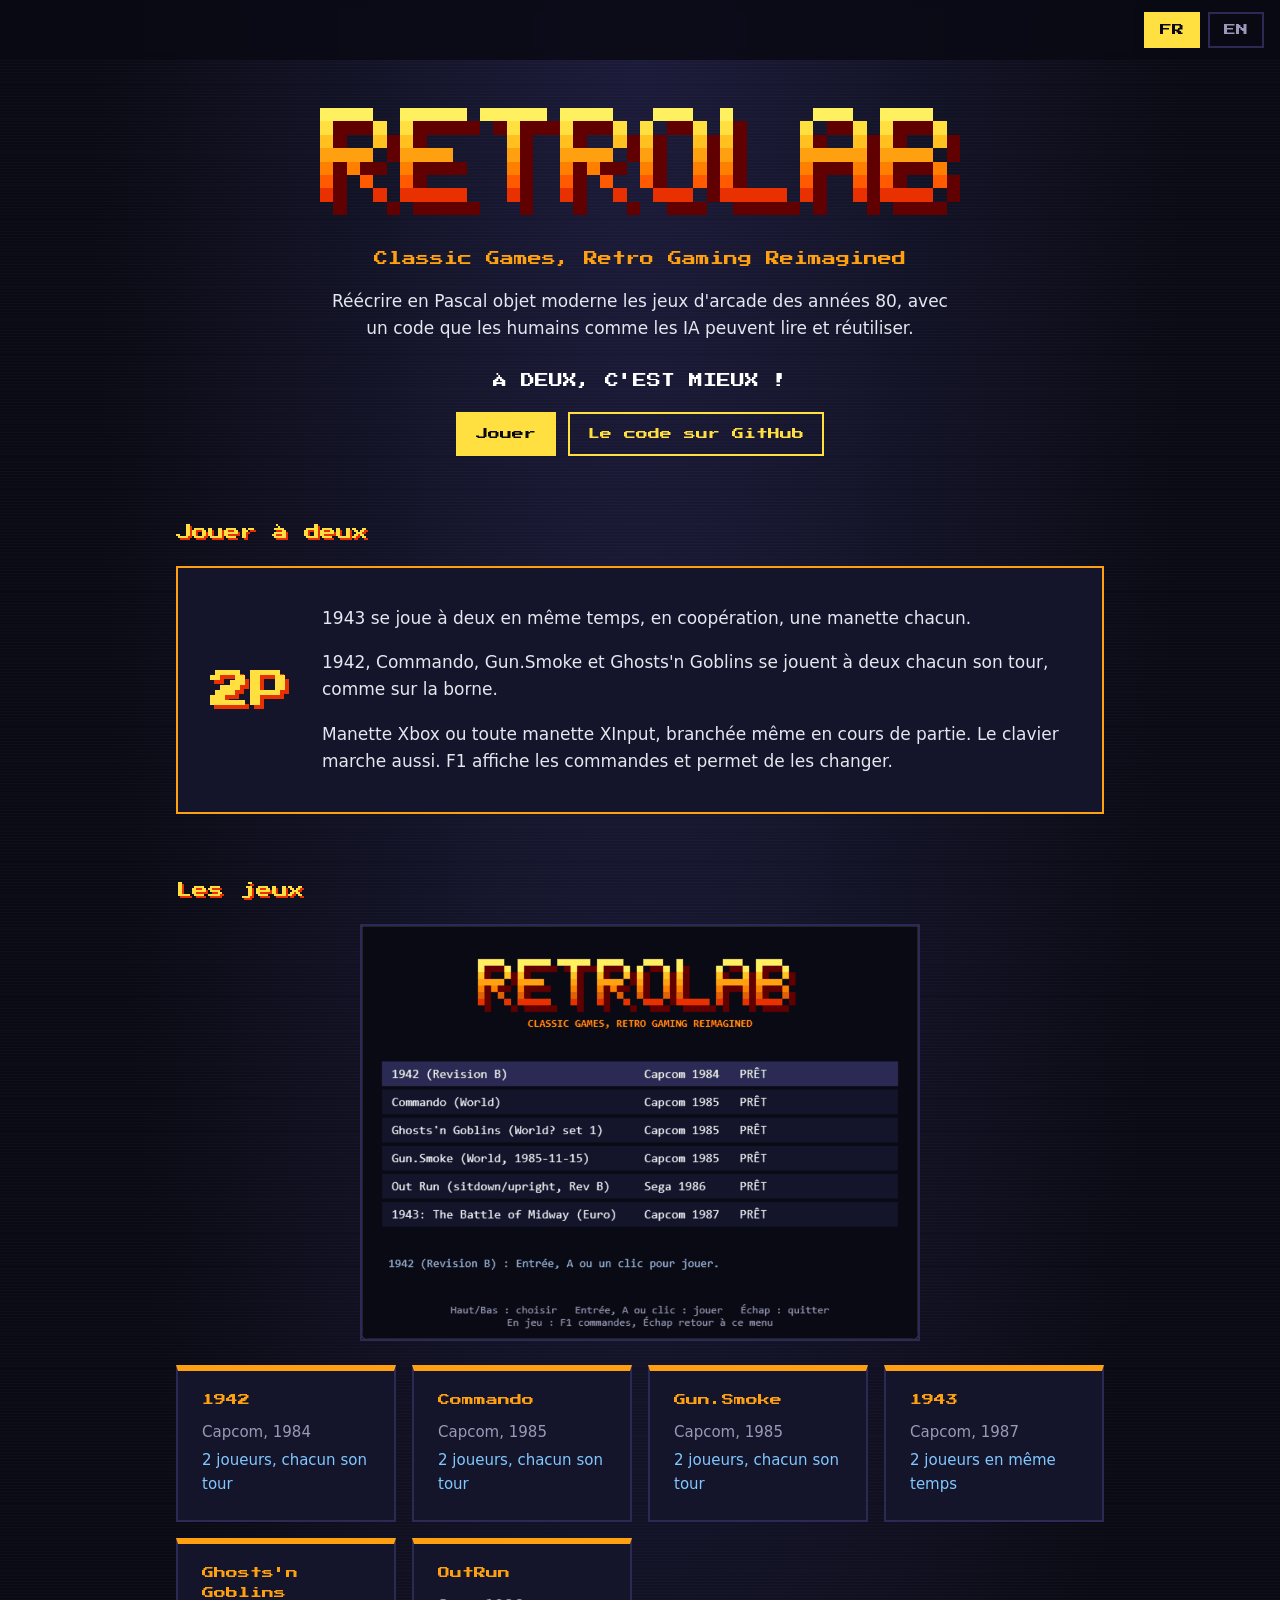
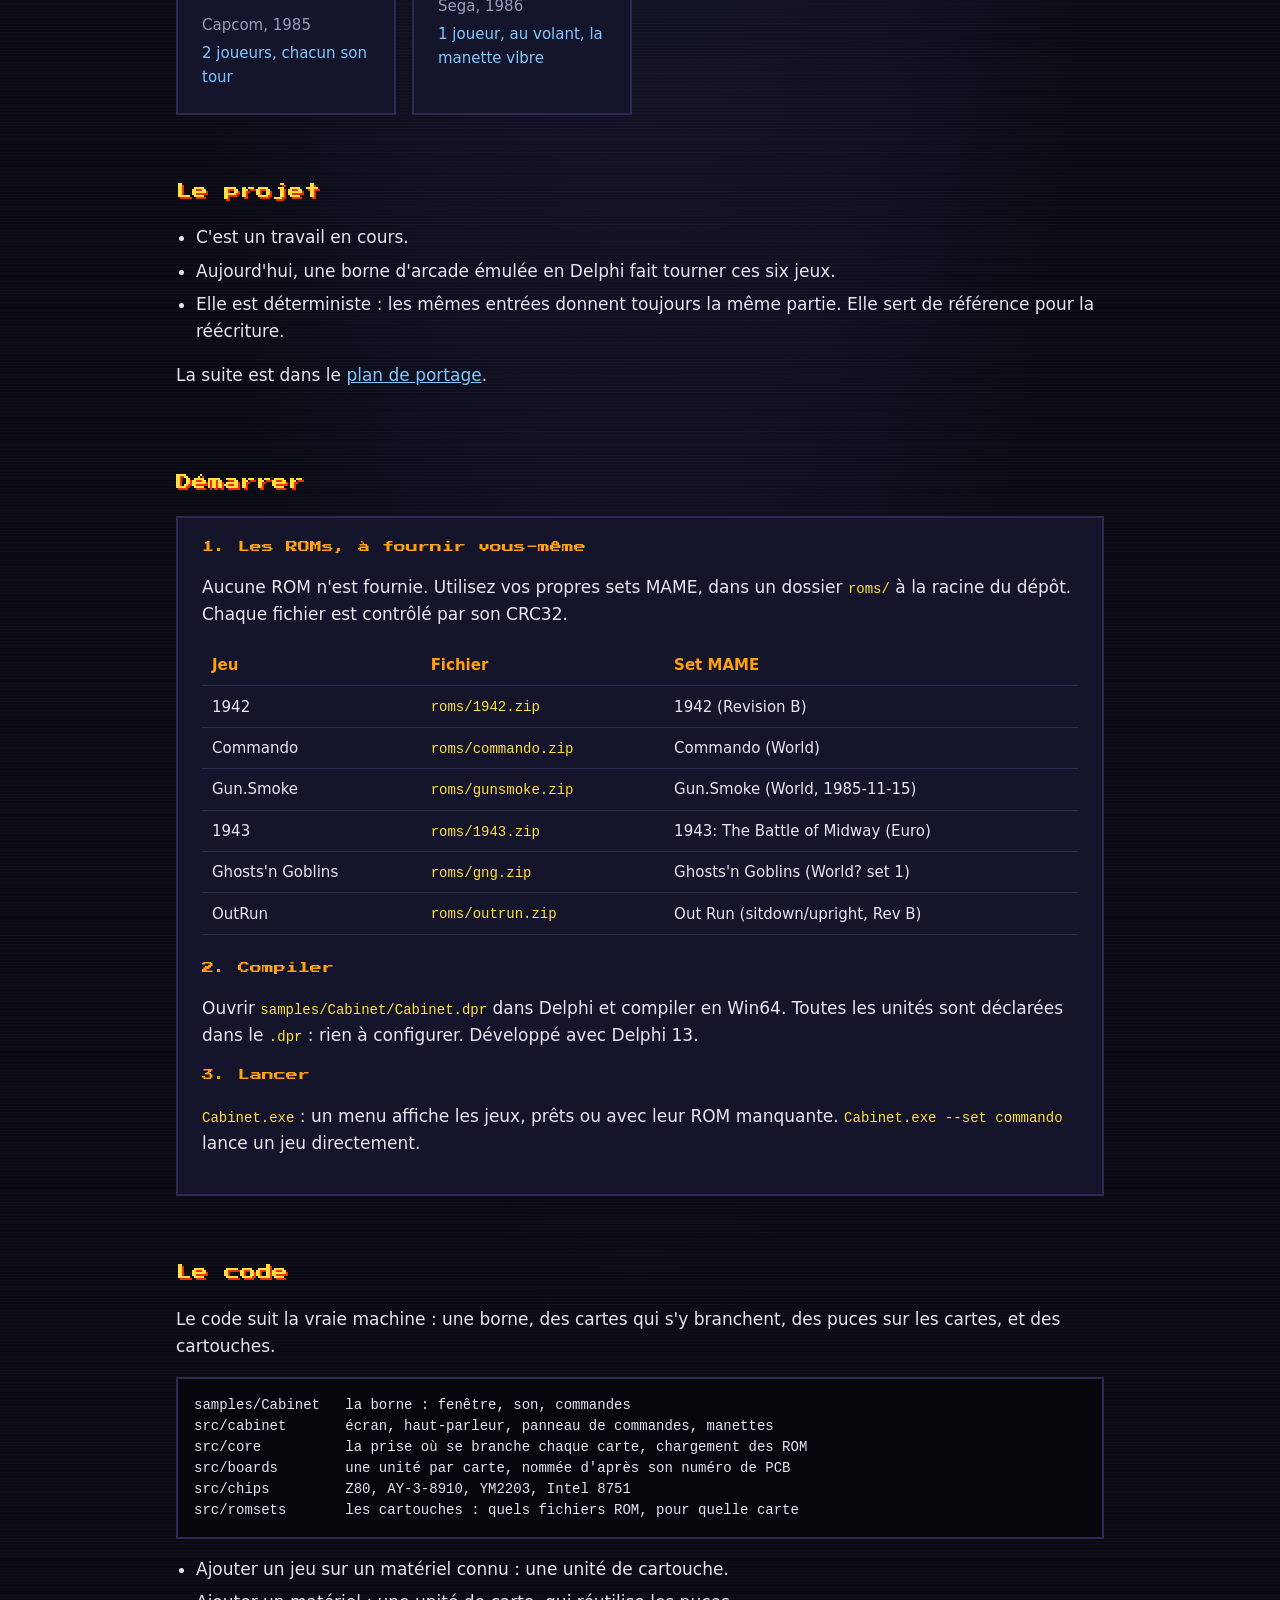
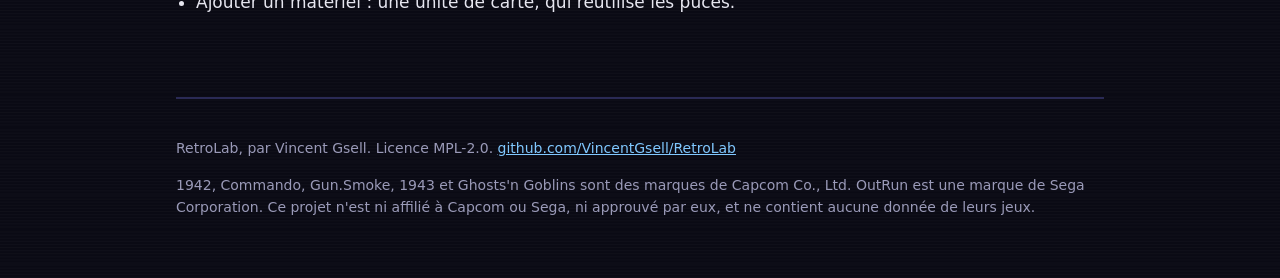
==== docs/index.html @ 8eed112c "Publication du 2026-11-16 (source 6b0dcfc)" ====
<!doctype html>
<html lang="fr">
<head>
  <meta charset="utf-8">
  <meta name="viewport" content="width=device-width, initial-scale=1">
  <title>RetroLab</title>
  <meta name="description" content="RetroLab : les jeux d'arcade des années 80 réécrits en Pascal objet moderne. Jouable à deux, à la manette.">
  <link rel="icon" href="favicon.svg" type="image/svg+xml">
  <link rel="alternate" hreflang="en" href="en.html">
  <link rel="preconnect" href="https://fonts.googleapis.com">
  <link rel="preconnect" href="https://fonts.gstatic.com" crossorigin>
  <link href="https://fonts.googleapis.com/css2?family=Press+Start+2P&display=swap" rel="stylesheet">
  <link rel="stylesheet" href="style.css">
</head>
<body>
  <nav class="lang" aria-label="Langue">
    <span aria-current="page">FR</span>
    <a href="en.html" hreflang="en" lang="en">EN</a>
  </nav>

  <main class="wrap">
    <header class="hero">
      <img src="logo.svg" alt="RetroLab">
      <p class="tagline">Classic Games, Retro Gaming Reimagined</p>
      <p class="pitch">Réécrire en Pascal objet moderne les jeux d'arcade des années 80, avec un code que les humains comme les IA peuvent lire et réutiliser.</p>
      <p class="blink">À DEUX, C'EST MIEUX !</p>
      <div class="buttons">
        <a class="btn primary" href="#jouer">Jouer</a>
        <a class="btn" href="https://github.com/VincentGsell/RetroLab">Le code sur GitHub</a>
      </div>
    </header>

    <section id="jouer">
      <h2>Jouer à deux</h2>
      <div class="panel duo">
        <div class="badge" aria-hidden="true">2P</div>
        <div>
          <p>1943 se joue à deux en même temps, en coopération, une manette chacun.</p>
          <p>1942, Commando, Gun.Smoke et Ghosts'n Goblins se jouent à deux chacun son tour, comme sur la borne.</p>
          <p>Manette Xbox ou toute manette XInput, branchée même en cours de partie. Le clavier marche aussi. F1 affiche les commandes et permet de les changer.</p>
        </div>
      </div>
    </section>

    <section>
      <h2>Les jeux</h2>
      <img class="shot" src="img/menu-fr.png" alt="Le menu de la borne RetroLab : six jeux d'arcade, prêts à jouer">
      <div class="games">
        <div class="panel game"><h3>1942</h3><p>Capcom, 1984</p><p class="mode">2 joueurs, chacun son tour</p></div>
        <div class="panel game"><h3>Commando</h3><p>Capcom, 1985</p><p class="mode">2 joueurs, chacun son tour</p></div>
        <div class="panel game"><h3>Gun.Smoke</h3><p>Capcom, 1985</p><p class="mode">2 joueurs, chacun son tour</p></div>
        <div class="panel game"><h3>1943</h3><p>Capcom, 1987</p><p class="mode">2 joueurs en même temps</p></div>
        <div class="panel game"><h3>Ghosts'n Goblins</h3><p>Capcom, 1985</p><p class="mode">2 joueurs, chacun son tour</p></div>
        <div class="panel game"><h3>OutRun</h3><p>Sega, 1986</p><p class="mode">1 joueur, au volant, la manette vibre</p></div>
      </div>
    </section>

    <section>
      <h2>Le projet</h2>
      <ul>
        <li>C'est un travail en cours.</li>
        <li>Aujourd'hui, une borne d'arcade émulée en Delphi fait tourner ces six jeux.</li>
        <li>Elle est déterministe : les mêmes entrées donnent toujours la même partie. Elle sert de référence pour la réécriture.</li>
      </ul>
      <p>La suite est dans le <a href="https://github.com/VincentGsell/RetroLab/blob/main/PORTING_PLAN.md">plan de portage</a>.</p>
    </section>

    <section>
      <h2>Démarrer</h2>
      <div class="panel">
        <h3>1. Les ROMs, à fournir vous-même</h3>
        <p>Aucune ROM n'est fournie. Utilisez vos propres sets MAME, dans un dossier <code>roms/</code> à la racine du dépôt. Chaque fichier est contrôlé par son CRC32.</p>
        <div class="scroll">
          <table>
            <tr><th>Jeu</th><th>Fichier</th><th>Set MAME</th></tr>
            <tr><td>1942</td><td><code>roms/1942.zip</code></td><td>1942 (Revision B)</td></tr>
            <tr><td>Commando</td><td><code>roms/commando.zip</code></td><td>Commando (World)</td></tr>
            <tr><td>Gun.Smoke</td><td><code>roms/gunsmoke.zip</code></td><td>Gun.Smoke (World, 1985-11-15)</td></tr>
            <tr><td>1943</td><td><code>roms/1943.zip</code></td><td>1943: The Battle of Midway (Euro)</td></tr>
            <tr><td>Ghosts'n Goblins</td><td><code>roms/gng.zip</code></td><td>Ghosts'n Goblins (World? set 1)</td></tr>
            <tr><td>OutRun</td><td><code>roms/outrun.zip</code></td><td>Out Run (sitdown/upright, Rev B)</td></tr>
          </table>
        </div>
        <h3 style="margin-top:24px">2. Compiler</h3>
        <p>Ouvrir <code>samples/Cabinet/Cabinet.dpr</code> dans Delphi et compiler en Win64. Toutes les unités sont déclarées dans le <code>.dpr</code> : rien à configurer. Développé avec Delphi 13.</p>
        <h3>3. Lancer</h3>
        <p><code>Cabinet.exe</code> : un menu affiche les jeux, prêts ou avec leur ROM manquante. <code>Cabinet.exe --set commando</code> lance un jeu directement.</p>
      </div>
    </section>

    <section>
      <h2>Le code</h2>
      <p>Le code suit la vraie machine : une borne, des cartes qui s'y branchent, des puces sur les cartes, et des cartouches.</p>
<pre>samples/Cabinet   la borne : fenêtre, son, commandes
src/cabinet       écran, haut-parleur, panneau de commandes, manettes
src/core          la prise où se branche chaque carte, chargement des ROM
src/boards        une unité par carte, nommée d'après son numéro de PCB
src/chips         Z80, AY-3-8910, YM2203, Intel 8751
src/romsets       les cartouches : quels fichiers ROM, pour quelle carte</pre>
      <ul>
        <li>Ajouter un jeu sur un matériel connu : une unité de cartouche.</li>
        <li>Ajouter un matériel : une unité de carte, qui réutilise les puces.</li>
      </ul>
    </section>

    <footer>
      <p>RetroLab, par Vincent Gsell. Licence MPL-2.0. <a href="https://github.com/VincentGsell/RetroLab">github.com/VincentGsell/RetroLab</a></p>
      <p>1942, Commando, Gun.Smoke, 1943 et Ghosts'n Goblins sont des marques de Capcom Co., Ltd. OutRun est une marque de Sega Corporation. Ce projet n'est ni affilié à Capcom ou Sega, ni approuvé par eux, et ne contient aucune donnée de leurs jeux.</p>
    </footer>
  </main>
</body>
</html>
---- docs/style.css ----
:root {
  --bg: #0a0a14;
  --panel: #14142a;
  --panel-edge: #2a2a55;
  --text: #e6e6f0;
  --muted: #9a9ab8;
  --yellow: #ffe040;
  --orange: #ffa010;
  --red: #e83000;
  --cyan: #80c8ff;
  --pixel: "Press Start 2P", ui-monospace, monospace;
  --body: system-ui, -apple-system, "Segoe UI", Roboto, sans-serif;
}

* { box-sizing: border-box; }

html { background: var(--bg); }

body {
  margin: 0;
  color: var(--text);
  background:
    repeating-linear-gradient(to bottom, rgba(255, 255, 255, 0.025) 0 1px, transparent 1px 3px),
    radial-gradient(ellipse at top, #1b1b3a 0%, var(--bg) 60%);
  background-color: var(--bg);
  font: 17px/1.6 var(--body);
  min-height: 100vh;
}

a { color: var(--cyan); }
a:hover { color: var(--yellow); }

.wrap { max-width: 960px; margin: 0 auto; padding: 0 16px; }

/* language switch */
.lang {
  position: sticky; top: 0; z-index: 10;
  display: flex; justify-content: flex-end; gap: 8px;
  padding: 12px 16px;
  background: rgba(10, 10, 20, 0.85);
  backdrop-filter: blur(4px);
}
.lang a, .lang span {
  font: 12px/1 var(--pixel);
  padding: 10px 14px;
  border: 2px solid var(--panel-edge);
  text-decoration: none;
  color: var(--muted);
}
.lang span { color: var(--bg); background: var(--yellow); border-color: var(--yellow); }
.lang a:hover { border-color: var(--yellow); color: var(--yellow); }

/* hero */
.hero { text-align: center; padding: 48px 0 32px; }
.hero img {
  width: min(100%, 640px);
  image-rendering: pixelated;
}
.tagline {
  font: 14px/1.8 var(--pixel);
  color: var(--orange);
  margin: 24px 0 8px;
}
.pitch { max-width: 640px; margin: 16px auto; color: var(--text); }
.blink {
  font: 14px/1 var(--pixel);
  color: #fff;
  margin: 32px 0 8px;
  animation: blink 1s steps(1) infinite;
}
@keyframes blink { 50% { opacity: 0; } }
@media (prefers-reduced-motion: reduce) { .blink { animation: none; } }

.buttons { display: flex; flex-wrap: wrap; gap: 12px; justify-content: center; margin-top: 24px; }
.btn {
  font: 12px/1 var(--pixel);
  padding: 14px 18px;
  text-decoration: none;
  border: 2px solid var(--yellow);
  color: var(--yellow);
}
.btn.primary { background: var(--yellow); color: var(--bg); }
.btn:hover { background: var(--orange); border-color: var(--orange); color: var(--bg); }

/* sections */
section { padding: 32px 0; }
h2 {
  font: 16px/1.6 var(--pixel);
  color: var(--yellow);
  margin: 0 0 20px;
  text-shadow: 2px 2px 0 var(--red);
}
h3 { font: 12px/1.6 var(--pixel); color: var(--orange); margin: 0 0 10px; }
ul { padding-left: 20px; }
li { margin: 6px 0; }

.panel {
  background: var(--panel);
  border: 2px solid var(--panel-edge);
  padding: 20px 24px;
}

/* two players */
.duo { display: grid; grid-template-columns: auto 1fr; gap: 24px; align-items: center; border-color: var(--orange); }
.badge {
  font: 40px/1 var(--pixel);
  color: var(--yellow);
  text-shadow: 4px 4px 0 var(--red);
  padding: 8px;
}
@media (max-width: 560px) { .duo { grid-template-columns: 1fr; text-align: center; } }

/* games */
.shot { display: block; width: 100%; max-width: 560px; margin: 0 auto 24px; border: 2px solid var(--panel-edge); }
.games { display: grid; grid-template-columns: repeat(auto-fit, minmax(200px, 1fr)); gap: 16px; }
.game { border-top: 6px solid var(--orange); }
.game p { margin: 4px 0; color: var(--muted); font-size: 15px; }
.game .mode { color: var(--cyan); }

table { border-collapse: collapse; width: 100%; font-size: 15px; }
th, td { text-align: left; padding: 8px 10px; border-bottom: 1px solid var(--panel-edge); }
th { color: var(--orange); font-weight: 600; }
.scroll { overflow-x: auto; }

code, pre { font-family: ui-monospace, Consolas, monospace; font-size: 14px; }
code { color: var(--yellow); }
pre { background: #05050c; border: 2px solid var(--panel-edge); padding: 16px; overflow-x: auto; line-height: 1.5; }

ol { padding-left: 22px; }

footer {
  margin-top: 32px;
  padding: 24px 0 48px;
  border-top: 2px solid var(--panel-edge);
  color: var(--muted);
  font-size: 14px;
}
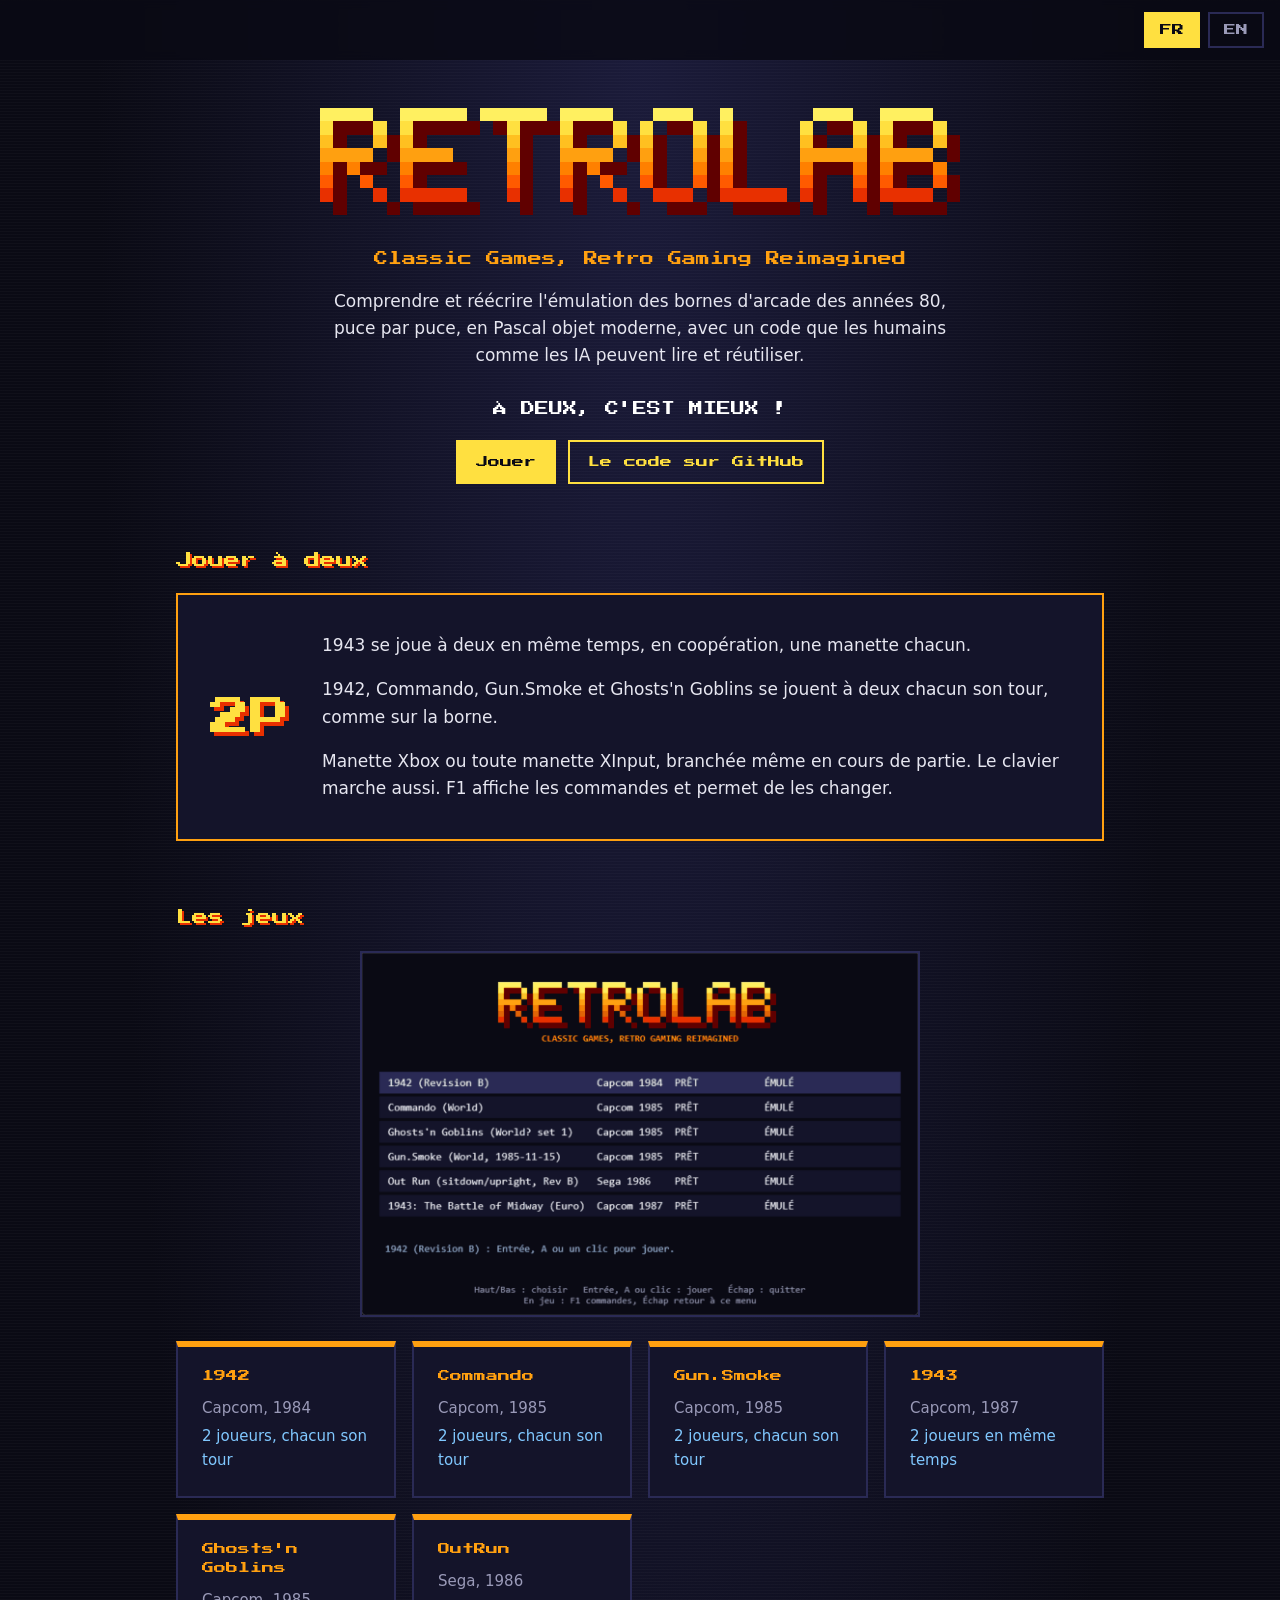
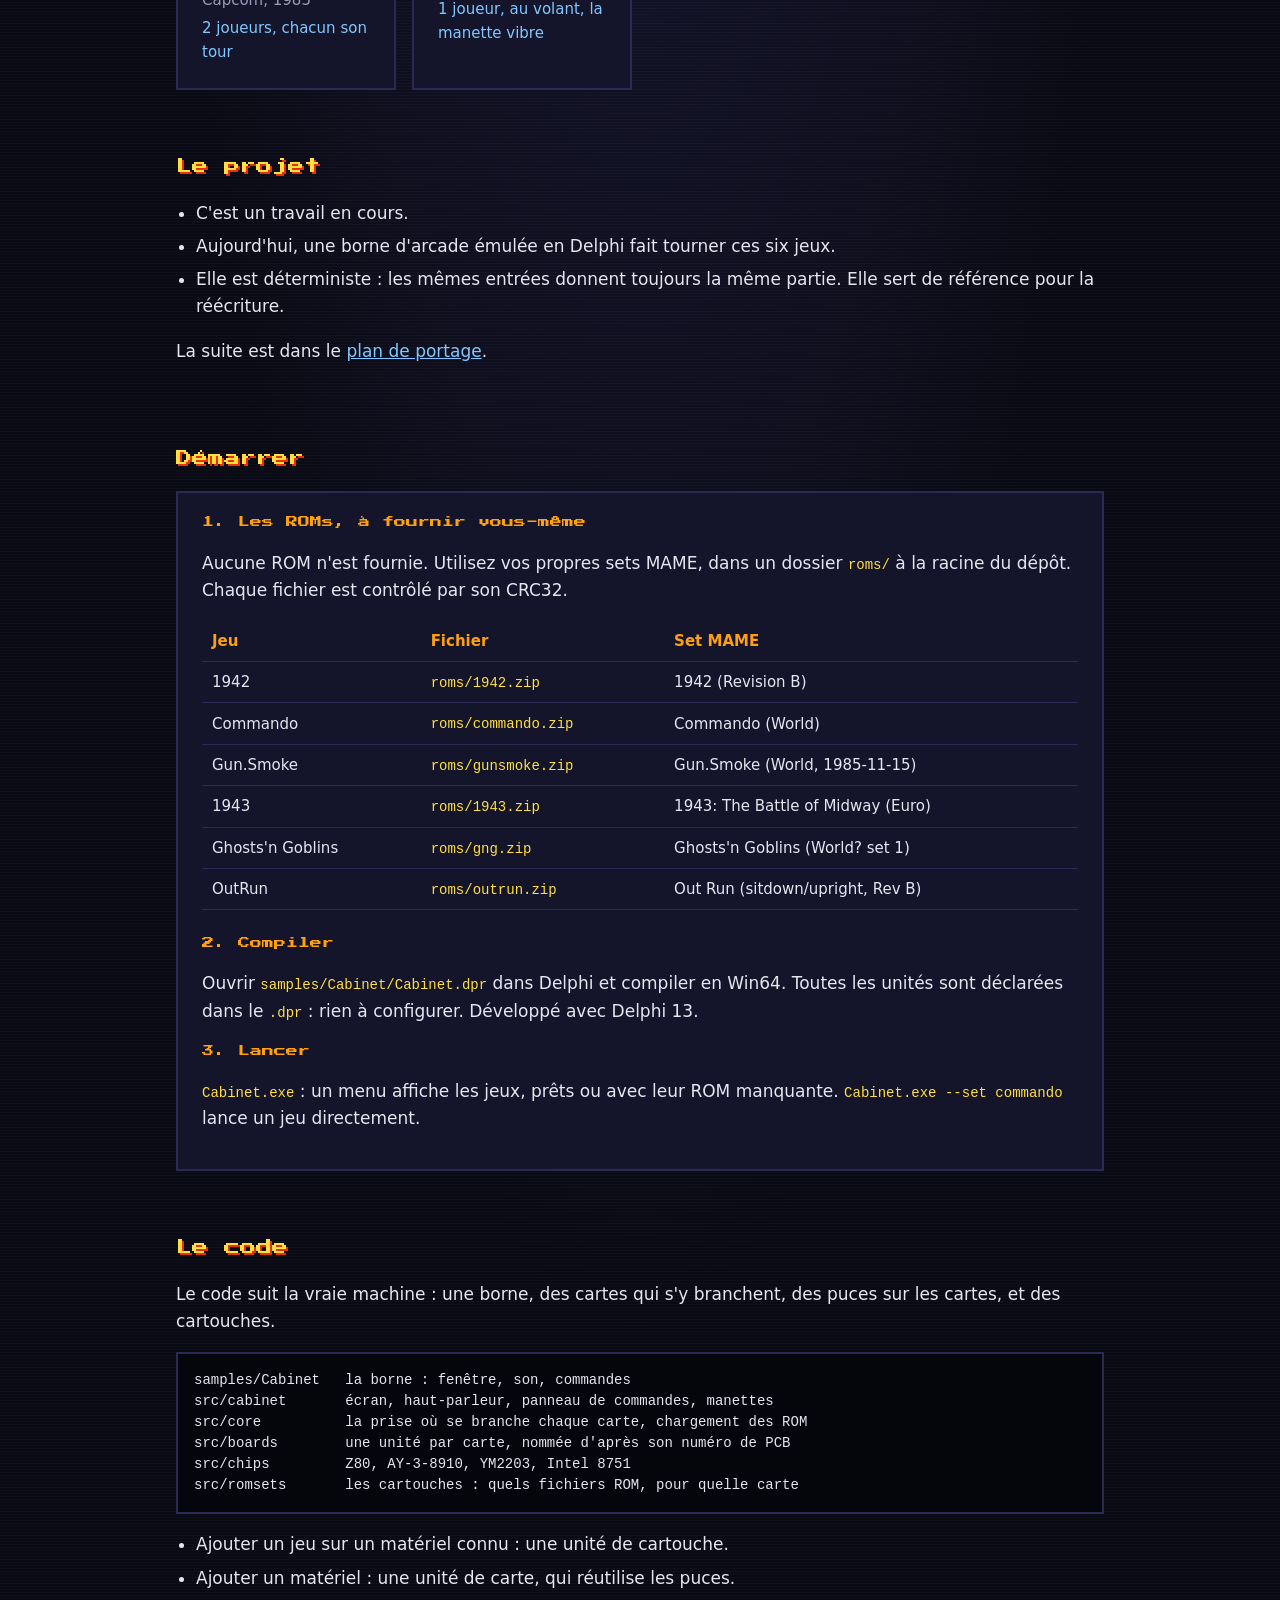
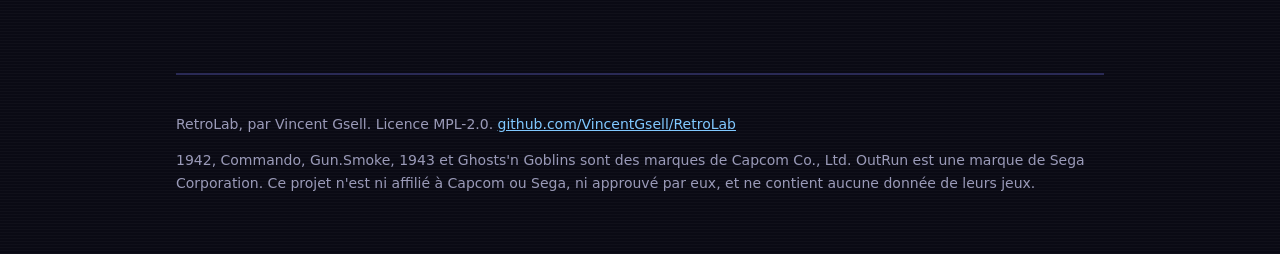
==== commit 55b905b9: "Publication du 2026-11-16 (source 693f70c)" ====
--- a/docs/index.html
+++ b/docs/index.html
@@ -22,7 +22,7 @@
     <header class="hero">
       <img src="logo.svg" alt="RetroLab">
       <p class="tagline">Classic Games, Retro Gaming Reimagined</p>
-      <p class="pitch">Réécrire en Pascal objet moderne les jeux d'arcade des années 80, avec un code que les humains comme les IA peuvent lire et réutiliser.</p>
+      <p class="pitch">Comprendre et réécrire l'émulation des bornes d'arcade des années 80, puce par puce, en Pascal objet moderne, avec un code que les humains comme les IA peuvent lire et réutiliser.</p>
       <p class="blink">À DEUX, C'EST MIEUX !</p>
       <div class="buttons">
         <a class="btn primary" href="#jouer">Jouer</a>
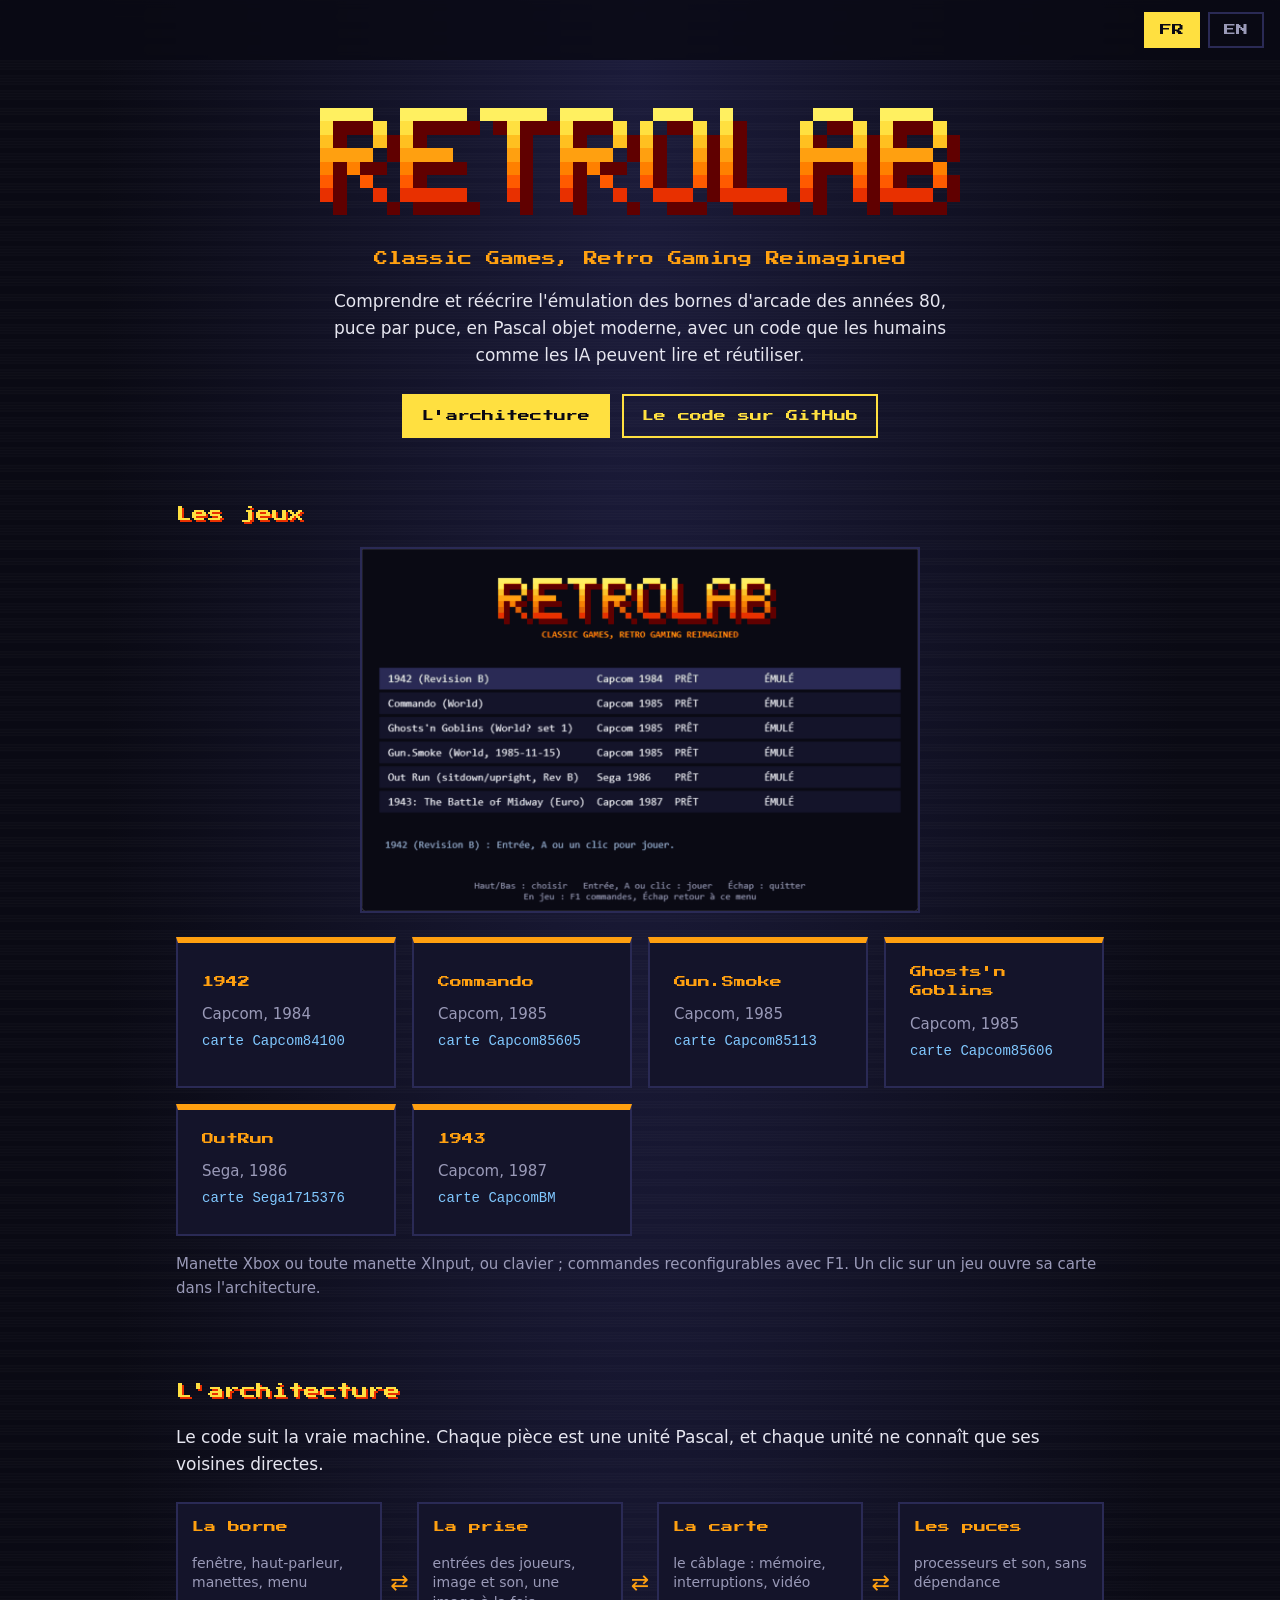
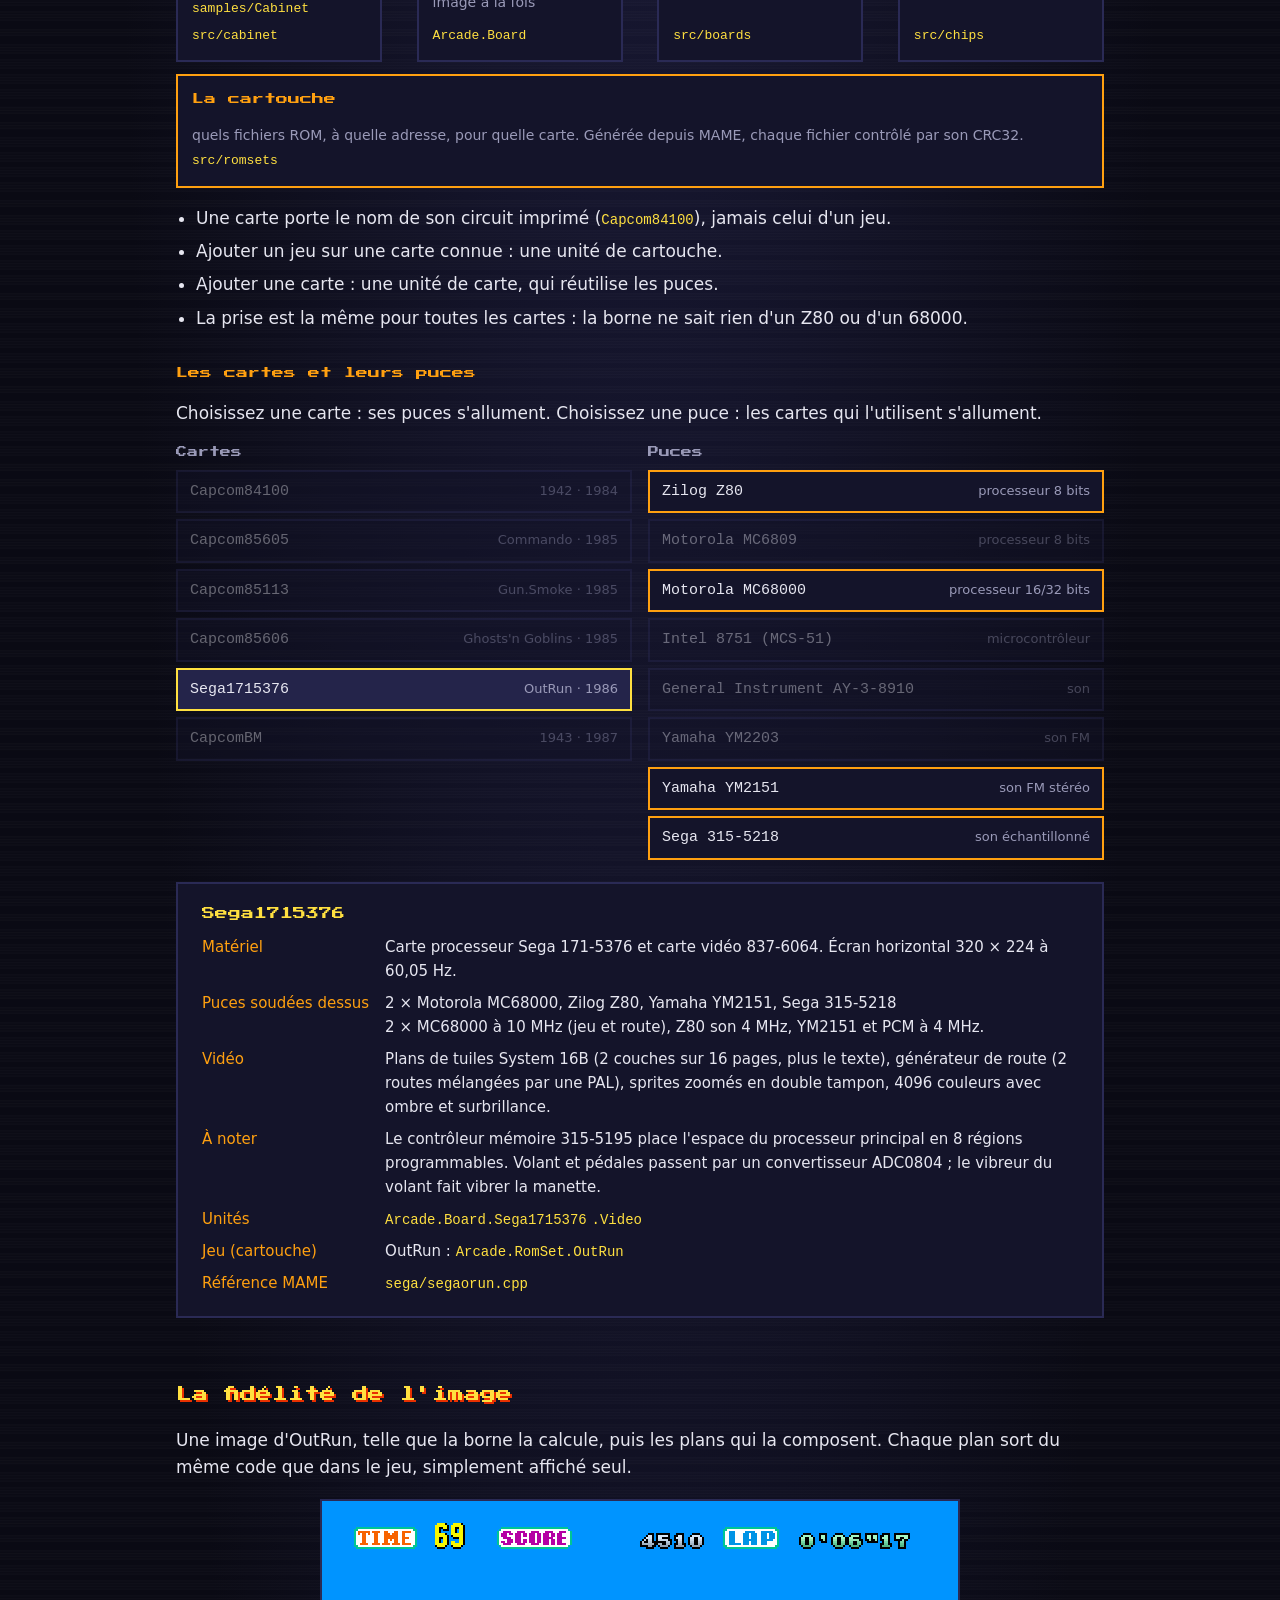
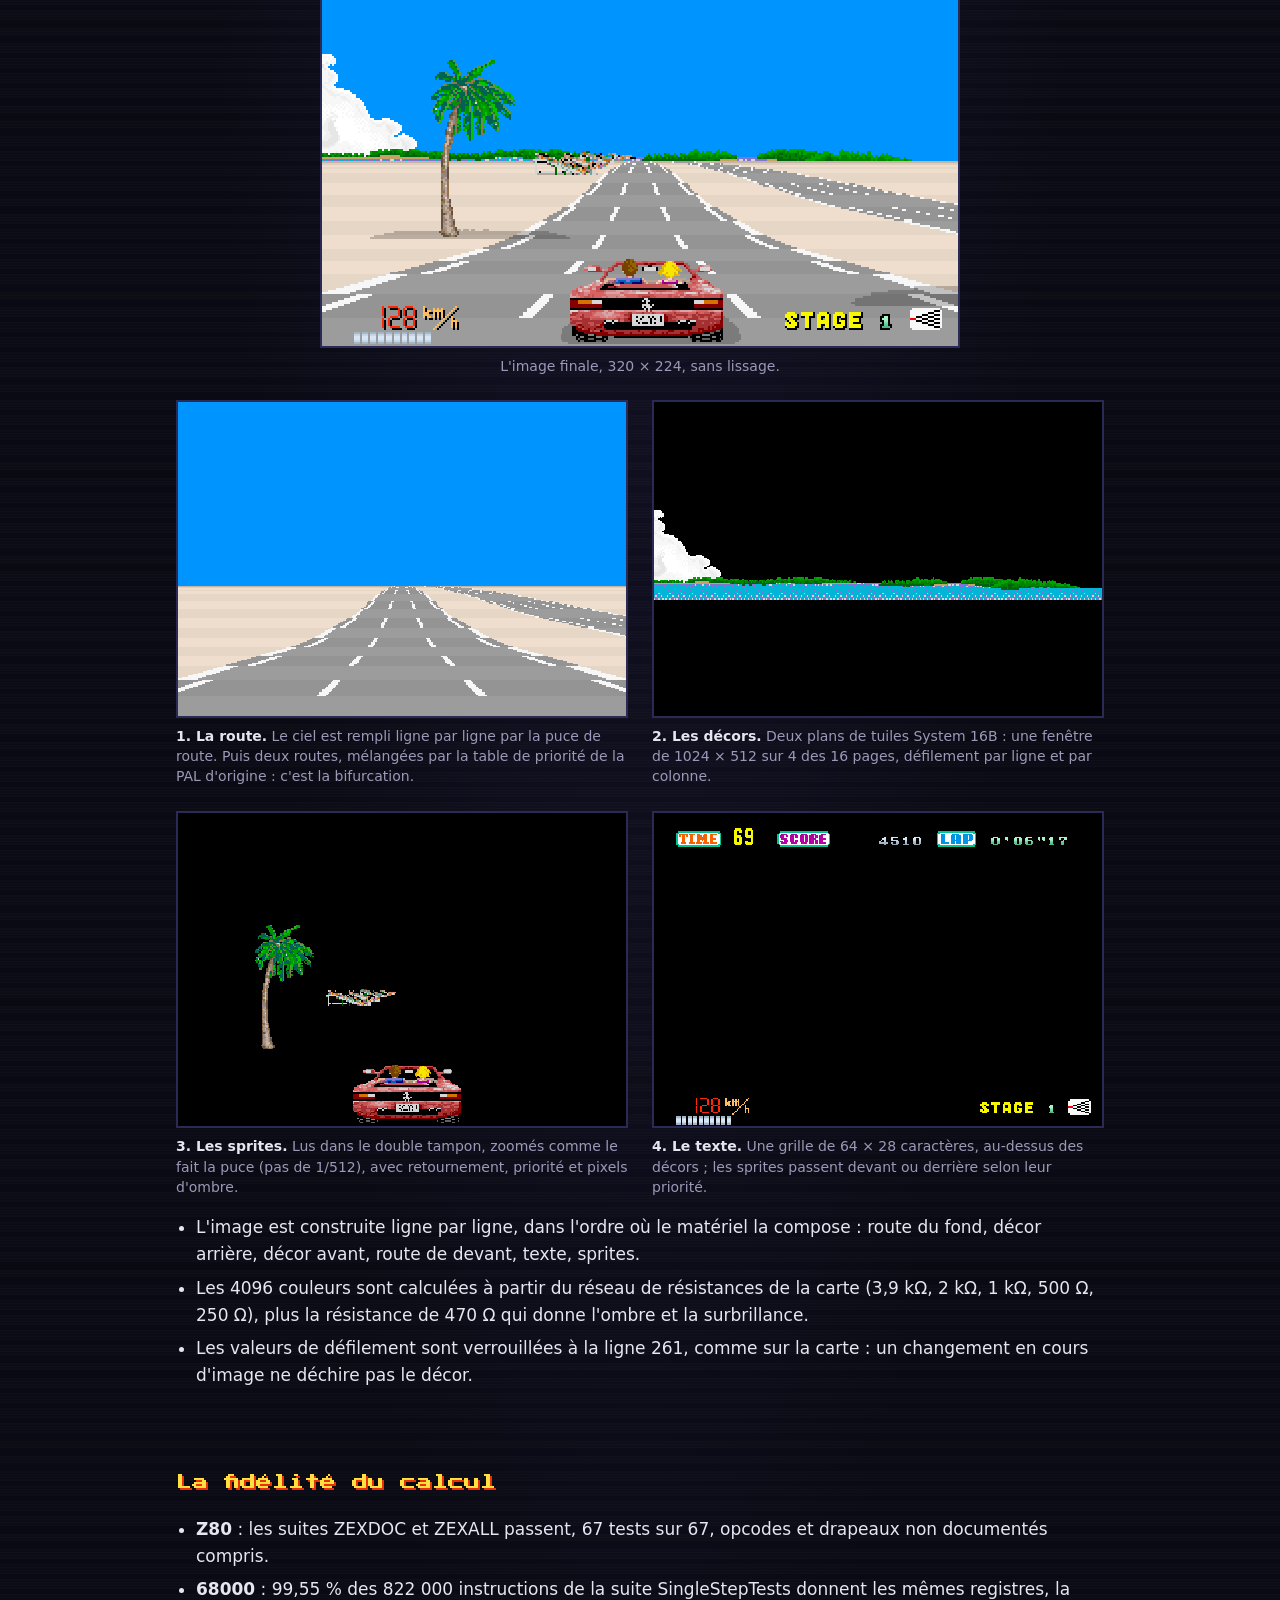
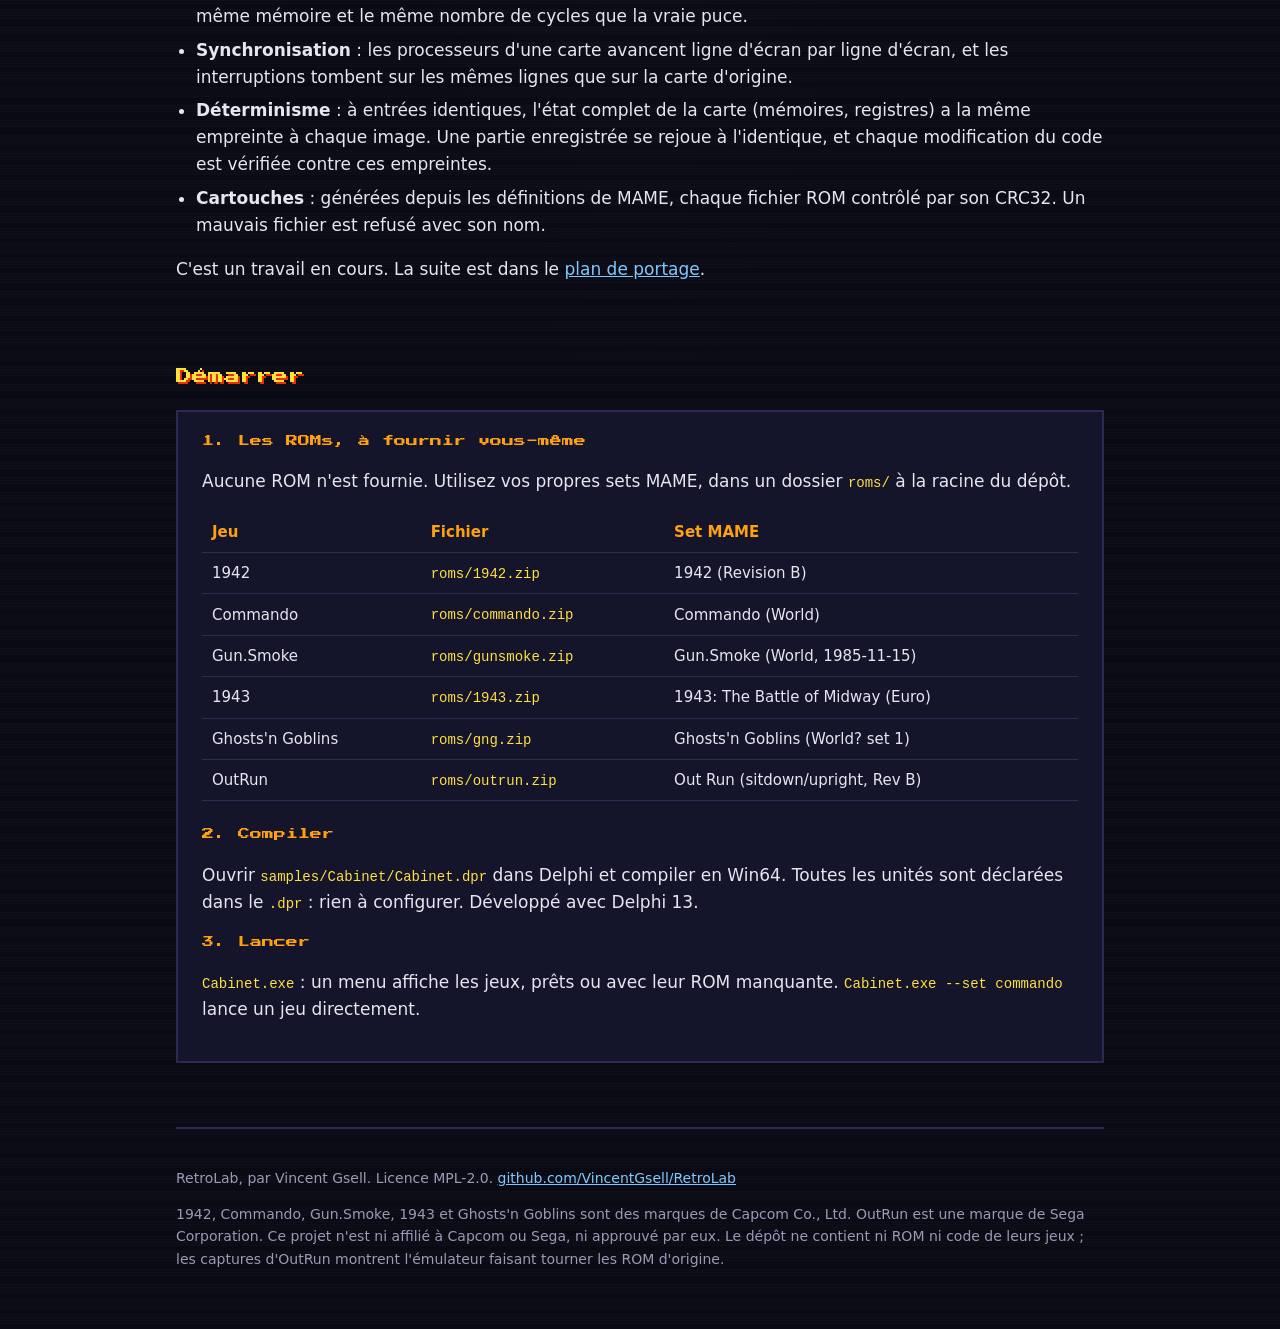
==== commit 782991b2: "Publication du 2026-11-16 (source 2292eff)" ====
--- a/docs/index.html
+++ b/docs/index.html
@@ -4,7 +4,7 @@
   <meta charset="utf-8">
   <meta name="viewport" content="width=device-width, initial-scale=1">
   <title>RetroLab</title>
-  <meta name="description" content="RetroLab : les jeux d'arcade des années 80 réécrits en Pascal objet moderne. Jouable à deux, à la manette.">
+  <meta name="description" content="RetroLab : l'émulation des bornes d'arcade des années 80, reconstruite puce par puce en Pascal objet moderne.">
   <link rel="icon" href="favicon.svg" type="image/svg+xml">
   <link rel="alternate" hreflang="en" href="en.html">
   <link rel="preconnect" href="https://fonts.googleapis.com">
@@ -23,53 +23,92 @@
       <img src="logo.svg" alt="RetroLab">
       <p class="tagline">Classic Games, Retro Gaming Reimagined</p>
       <p class="pitch">Comprendre et réécrire l'émulation des bornes d'arcade des années 80, puce par puce, en Pascal objet moderne, avec un code que les humains comme les IA peuvent lire et réutiliser.</p>
-      <p class="blink">À DEUX, C'EST MIEUX !</p>
       <div class="buttons">
-        <a class="btn primary" href="#jouer">Jouer</a>
+        <a class="btn primary" href="#architecture">L'architecture</a>
         <a class="btn" href="https://github.com/VincentGsell/RetroLab">Le code sur GitHub</a>
       </div>
     </header>
-
-    <section id="jouer">
-      <h2>Jouer à deux</h2>
-      <div class="panel duo">
-        <div class="badge" aria-hidden="true">2P</div>
-        <div>
-          <p>1943 se joue à deux en même temps, en coopération, une manette chacun.</p>
-          <p>1942, Commando, Gun.Smoke et Ghosts'n Goblins se jouent à deux chacun son tour, comme sur la borne.</p>
-          <p>Manette Xbox ou toute manette XInput, branchée même en cours de partie. Le clavier marche aussi. F1 affiche les commandes et permet de les changer.</p>
-        </div>
-      </div>
-    </section>
 
     <section>
       <h2>Les jeux</h2>
       <img class="shot" src="img/menu-fr.png" alt="Le menu de la borne RetroLab : six jeux d'arcade, prêts à jouer">
       <div class="games">
-        <div class="panel game"><h3>1942</h3><p>Capcom, 1984</p><p class="mode">2 joueurs, chacun son tour</p></div>
-        <div class="panel game"><h3>Commando</h3><p>Capcom, 1985</p><p class="mode">2 joueurs, chacun son tour</p></div>
-        <div class="panel game"><h3>Gun.Smoke</h3><p>Capcom, 1985</p><p class="mode">2 joueurs, chacun son tour</p></div>
-        <div class="panel game"><h3>1943</h3><p>Capcom, 1987</p><p class="mode">2 joueurs en même temps</p></div>
-        <div class="panel game"><h3>Ghosts'n Goblins</h3><p>Capcom, 1985</p><p class="mode">2 joueurs, chacun son tour</p></div>
-        <div class="panel game"><h3>OutRun</h3><p>Sega, 1986</p><p class="mode">1 joueur, au volant, la manette vibre</p></div>
+        <button type="button" class="panel game" data-board="capcom84100"><h3>1942</h3><p>Capcom, 1984</p><p class="board">carte Capcom84100</p></button>
+        <button type="button" class="panel game" data-board="capcom85605"><h3>Commando</h3><p>Capcom, 1985</p><p class="board">carte Capcom85605</p></button>
+        <button type="button" class="panel game" data-board="capcom85113"><h3>Gun.Smoke</h3><p>Capcom, 1985</p><p class="board">carte Capcom85113</p></button>
+        <button type="button" class="panel game" data-board="capcom85606"><h3>Ghosts'n Goblins</h3><p>Capcom, 1985</p><p class="board">carte Capcom85606</p></button>
+        <button type="button" class="panel game" data-board="sega1715376"><h3>OutRun</h3><p>Sega, 1986</p><p class="board">carte Sega1715376</p></button>
+        <button type="button" class="panel game" data-board="capcombm"><h3>1943</h3><p>Capcom, 1987</p><p class="board">carte CapcomBM</p></button>
+      </div>
+      <p class="note">Manette Xbox ou toute manette XInput, ou clavier ; commandes reconfigurables avec F1. Un clic sur un jeu ouvre sa carte dans l'architecture.</p>
+    </section>
+
+    <section id="architecture">
+      <h2>L'architecture</h2>
+      <p>Le code suit la vraie machine. Chaque pièce est une unité Pascal, et chaque unité ne connaît que ses voisines directes.</p>
+      <div class="flow">
+        <div class="box"><h3>La borne</h3><p>fenêtre, haut-parleur, manettes, menu</p><code>samples/Cabinet</code><code>src/cabinet</code></div>
+        <div class="arrow" aria-hidden="true">⇄</div>
+        <div class="box"><h3>La prise</h3><p>entrées des joueurs, image et son, une image à la fois</p><code>Arcade.Board</code></div>
+        <div class="arrow" aria-hidden="true">⇄</div>
+        <div class="box"><h3>La carte</h3><p>le câblage : mémoire, interruptions, vidéo</p><code>src/boards</code></div>
+        <div class="arrow" aria-hidden="true">⇄</div>
+        <div class="box"><h3>Les puces</h3><p>processeurs et son, sans dépendance</p><code>src/chips</code></div>
+      </div>
+      <div class="box cart"><h3>La cartouche</h3><p>quels fichiers ROM, à quelle adresse, pour quelle carte. Générée depuis MAME, chaque fichier contrôlé par son CRC32.</p><code>src/romsets</code></div>
+      <ul>
+        <li>Une carte porte le nom de son circuit imprimé (<code>Capcom84100</code>), jamais celui d'un jeu.</li>
+        <li>Ajouter un jeu sur une carte connue : une unité de cartouche.</li>
+        <li>Ajouter une carte : une unité de carte, qui réutilise les puces.</li>
+        <li>La prise est la même pour toutes les cartes : la borne ne sait rien d'un Z80 ou d'un 68000.</li>
+      </ul>
+
+      <h3 class="sub-title">Les cartes et leurs puces</h3>
+      <p>Choisissez une carte : ses puces s'allument. Choisissez une puce : les cartes qui l'utilisent s'allument.</p>
+      <div id="explorer" class="explorer">
+        <div class="col"><h4>Cartes</h4><div class="boards"></div></div>
+        <div class="col"><h4>Puces</h4><div class="chips"></div></div>
+        <div class="panel detail" aria-live="polite"></div>
       </div>
     </section>
 
-    <section>
-      <h2>Le projet</h2>
+    <section id="image">
+      <h2>La fidélité de l'image</h2>
+      <p>Une image d'OutRun, telle que la borne la calcule, puis les plans qui la composent. Chaque plan sort du même code que dans le jeu, simplement affiché seul.</p>
+      <figure class="final">
+        <img class="pixels" src="img/outrun-all.png" width="320" height="224" alt="OutRun : l'image complète, route, décor, sprites et textes">
+        <figcaption>L'image finale, 320 × 224, sans lissage.</figcaption>
+      </figure>
+      <div class="layers">
+        <figure><img class="pixels" src="img/outrun-road.png" width="320" height="224" alt="Le plan de la route"><figcaption><b>1. La route.</b> Le ciel est rempli ligne par ligne par la puce de route. Puis deux routes, mélangées par la table de priorité de la PAL d'origine : c'est la bifurcation.</figcaption></figure>
+        <figure><img class="pixels" src="img/outrun-tiles.png" width="320" height="224" alt="Les plans de tuiles"><figcaption><b>2. Les décors.</b> Deux plans de tuiles System 16B : une fenêtre de 1024 × 512 sur 4 des 16 pages, défilement par ligne et par colonne.</figcaption></figure>
+        <figure><img class="pixels" src="img/outrun-sprites.png" width="320" height="224" alt="Les sprites"><figcaption><b>3. Les sprites.</b> Lus dans le double tampon, zoomés comme le fait la puce (pas de 1/512), avec retournement, priorité et pixels d'ombre.</figcaption></figure>
+        <figure><img class="pixels" src="img/outrun-text.png" width="320" height="224" alt="Le plan de texte"><figcaption><b>4. Le texte.</b> Une grille de 64 × 28 caractères, au-dessus des décors ; les sprites passent devant ou derrière selon leur priorité.</figcaption></figure>
+      </div>
       <ul>
-        <li>C'est un travail en cours.</li>
-        <li>Aujourd'hui, une borne d'arcade émulée en Delphi fait tourner ces six jeux.</li>
-        <li>Elle est déterministe : les mêmes entrées donnent toujours la même partie. Elle sert de référence pour la réécriture.</li>
+        <li>L'image est construite ligne par ligne, dans l'ordre où le matériel la compose : route du fond, décor arrière, décor avant, route de devant, texte, sprites.</li>
+        <li>Les 4096 couleurs sont calculées à partir du réseau de résistances de la carte (3,9 kΩ, 2 kΩ, 1 kΩ, 500 Ω, 250 Ω), plus la résistance de 470 Ω qui donne l'ombre et la surbrillance.</li>
+        <li>Les valeurs de défilement sont verrouillées à la ligne 261, comme sur la carte : un changement en cours d'image ne déchire pas le décor.</li>
       </ul>
-      <p>La suite est dans le <a href="https://github.com/VincentGsell/RetroLab/blob/main/PORTING_PLAN.md">plan de portage</a>.</p>
+    </section>
+
+    <section id="calcul">
+      <h2>La fidélité du calcul</h2>
+      <ul>
+        <li><b>Z80</b> : les suites ZEXDOC et ZEXALL passent, 67 tests sur 67, opcodes et drapeaux non documentés compris.</li>
+        <li><b>68000</b> : 99,55 % des 822 000 instructions de la suite SingleStepTests donnent les mêmes registres, la même mémoire et le même nombre de cycles que la vraie puce.</li>
+        <li><b>Synchronisation</b> : les processeurs d'une carte avancent ligne d'écran par ligne d'écran, et les interruptions tombent sur les mêmes lignes que sur la carte d'origine.</li>
+        <li><b>Déterminisme</b> : à entrées identiques, l'état complet de la carte (mémoires, registres) a la même empreinte à chaque image. Une partie enregistrée se rejoue à l'identique, et chaque modification du code est vérifiée contre ces empreintes.</li>
+        <li><b>Cartouches</b> : générées depuis les définitions de MAME, chaque fichier ROM contrôlé par son CRC32. Un mauvais fichier est refusé avec son nom.</li>
+      </ul>
+      <p>C'est un travail en cours. La suite est dans le <a href="https://github.com/VincentGsell/RetroLab/blob/main/PORTING_PLAN.md">plan de portage</a>.</p>
     </section>
 
     <section>
       <h2>Démarrer</h2>
       <div class="panel">
         <h3>1. Les ROMs, à fournir vous-même</h3>
-        <p>Aucune ROM n'est fournie. Utilisez vos propres sets MAME, dans un dossier <code>roms/</code> à la racine du dépôt. Chaque fichier est contrôlé par son CRC32.</p>
+        <p>Aucune ROM n'est fournie. Utilisez vos propres sets MAME, dans un dossier <code>roms/</code> à la racine du dépôt.</p>
         <div class="scroll">
           <table>
             <tr><th>Jeu</th><th>Fichier</th><th>Set MAME</th></tr>
@@ -88,25 +127,11 @@
       </div>
     </section>
 
-    <section>
-      <h2>Le code</h2>
-      <p>Le code suit la vraie machine : une borne, des cartes qui s'y branchent, des puces sur les cartes, et des cartouches.</p>
-<pre>samples/Cabinet   la borne : fenêtre, son, commandes
-src/cabinet       écran, haut-parleur, panneau de commandes, manettes
-src/core          la prise où se branche chaque carte, chargement des ROM
-src/boards        une unité par carte, nommée d'après son numéro de PCB
-src/chips         Z80, AY-3-8910, YM2203, Intel 8751
-src/romsets       les cartouches : quels fichiers ROM, pour quelle carte</pre>
-      <ul>
-        <li>Ajouter un jeu sur un matériel connu : une unité de cartouche.</li>
-        <li>Ajouter un matériel : une unité de carte, qui réutilise les puces.</li>
-      </ul>
-    </section>
-
     <footer>
       <p>RetroLab, par Vincent Gsell. Licence MPL-2.0. <a href="https://github.com/VincentGsell/RetroLab">github.com/VincentGsell/RetroLab</a></p>
-      <p>1942, Commando, Gun.Smoke, 1943 et Ghosts'n Goblins sont des marques de Capcom Co., Ltd. OutRun est une marque de Sega Corporation. Ce projet n'est ni affilié à Capcom ou Sega, ni approuvé par eux, et ne contient aucune donnée de leurs jeux.</p>
+      <p>1942, Commando, Gun.Smoke, 1943 et Ghosts'n Goblins sont des marques de Capcom Co., Ltd. OutRun est une marque de Sega Corporation. Ce projet n'est ni affilié à Capcom ou Sega, ni approuvé par eux. Le dépôt ne contient ni ROM ni code de leurs jeux ; les captures d'OutRun montrent l'émulateur faisant tourner les ROM d'origine.</p>
     </footer>
   </main>
+  <script src="arch.js"></script>
 </body>
 </html>
--- a/docs/style.css
+++ b/docs/style.css
@@ -62,14 +62,6 @@
   margin: 24px 0 8px;
 }
 .pitch { max-width: 640px; margin: 16px auto; color: var(--text); }
-.blink {
-  font: 14px/1 var(--pixel);
-  color: #fff;
-  margin: 32px 0 8px;
-  animation: blink 1s steps(1) infinite;
-}
-@keyframes blink { 50% { opacity: 0; } }
-@media (prefers-reduced-motion: reduce) { .blink { animation: none; } }
 
 .buttons { display: flex; flex-wrap: wrap; gap: 12px; justify-content: center; margin-top: 24px; }
 .btn {
@@ -100,22 +92,68 @@
   padding: 20px 24px;
 }
 
-/* two players */
-.duo { display: grid; grid-template-columns: auto 1fr; gap: 24px; align-items: center; border-color: var(--orange); }
-.badge {
-  font: 40px/1 var(--pixel);
-  color: var(--yellow);
-  text-shadow: 4px 4px 0 var(--red);
-  padding: 8px;
-}
-@media (max-width: 560px) { .duo { grid-template-columns: 1fr; text-align: center; } }
-
 /* games */
 .shot { display: block; width: 100%; max-width: 560px; margin: 0 auto 24px; border: 2px solid var(--panel-edge); }
 .games { display: grid; grid-template-columns: repeat(auto-fit, minmax(200px, 1fr)); gap: 16px; }
-.game { border-top: 6px solid var(--orange); }
+.game {
+  border-top: 6px solid var(--orange);
+  font: inherit; color: inherit; text-align: left; cursor: pointer;
+}
+.game:hover, .game:focus-visible { border-color: var(--yellow); outline: none; }
 .game p { margin: 4px 0; color: var(--muted); font-size: 15px; }
-.game .mode { color: var(--cyan); }
+.game .board { color: var(--cyan); font-family: ui-monospace, Consolas, monospace; font-size: 14px; }
+.note { color: var(--muted); font-size: 15px; margin-top: 16px; }
+
+/* architecture */
+.flow { display: flex; align-items: stretch; gap: 8px; margin: 24px 0 12px; }
+.box {
+  flex: 1; background: var(--panel); border: 2px solid var(--panel-edge);
+  padding: 14px; display: flex; flex-direction: column; gap: 6px;
+}
+.box p { margin: 0; color: var(--muted); font-size: 14px; line-height: 1.4; flex: 1; }
+.box code { font-size: 13px; }
+.box.cart { border-color: var(--orange); margin-bottom: 16px; }
+.arrow { align-self: center; color: var(--orange); font-size: 22px; }
+@media (max-width: 720px) {
+  .flow { flex-direction: column; }
+  .arrow { transform: rotate(90deg); }
+}
+.sub-title { margin-top: 32px; }
+
+.explorer { display: grid; grid-template-columns: 1fr 1fr; gap: 16px; margin-top: 16px; }
+.explorer h4 { font: 11px/1.6 var(--pixel); color: var(--muted); margin: 0 0 8px; }
+.explorer .detail { grid-column: 1 / -1; min-height: 120px; }
+.item {
+  display: flex; justify-content: space-between; align-items: baseline; gap: 12px;
+  width: 100%; margin: 0 0 6px; padding: 10px 12px;
+  background: var(--panel); border: 2px solid var(--panel-edge);
+  color: var(--text); font: 15px/1.3 var(--body); text-align: left; cursor: pointer;
+  transition: opacity 0.15s, border-color 0.15s;
+}
+.item .name { font-family: ui-monospace, Consolas, monospace; }
+.item .sub { color: var(--muted); font-size: 13px; }
+.item:hover { border-color: var(--yellow); }
+.item.on { border-color: var(--yellow); background: #24244a; }
+.item.linked { border-color: var(--orange); }
+.item.dim { opacity: 0.4; }
+.detail h3 { font-size: 13px; color: var(--yellow); }
+.detail dl { display: grid; grid-template-columns: max-content 1fr; gap: 8px 16px; margin: 0; font-size: 15px; }
+.detail dt { color: var(--orange); }
+.detail dd { margin: 0; }
+@media (max-width: 640px) {
+  .explorer { grid-template-columns: 1fr; }
+  .detail dl { grid-template-columns: 1fr; }
+  .detail dd { margin-bottom: 8px; }
+}
+
+/* image fidelity */
+figure { margin: 0; }
+figcaption { color: var(--muted); font-size: 14px; margin-top: 8px; line-height: 1.45; }
+figcaption b { color: var(--text); }
+.pixels { display: block; width: 100%; height: auto; image-rendering: pixelated; border: 2px solid var(--panel-edge); background: #000; }
+.final { max-width: 640px; margin: 16px auto 24px; text-align: center; }
+.layers { display: grid; grid-template-columns: repeat(2, 1fr); gap: 24px; margin-bottom: 16px; }
+@media (max-width: 560px) { .layers { grid-template-columns: 1fr; } }
 
 table { border-collapse: collapse; width: 100%; font-size: 15px; }
 th, td { text-align: left; padding: 8px 10px; border-bottom: 1px solid var(--panel-edge); }
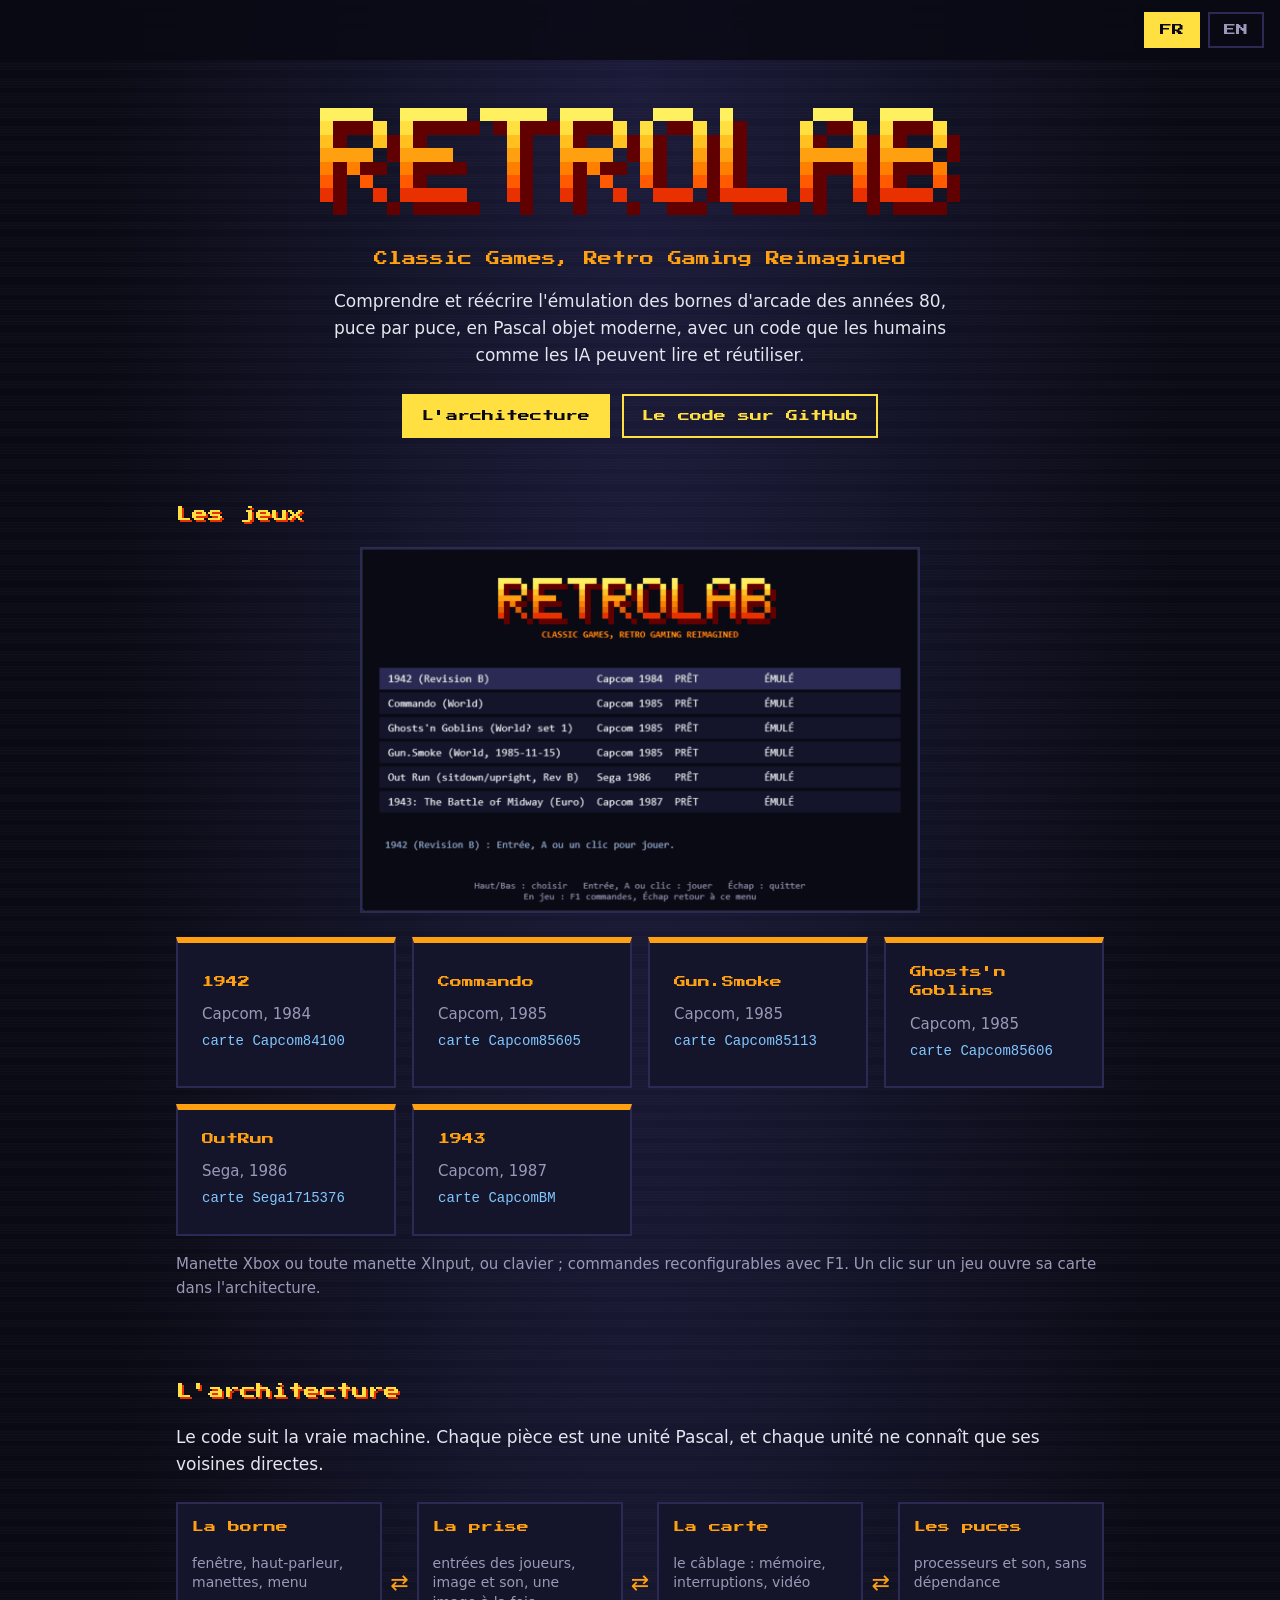
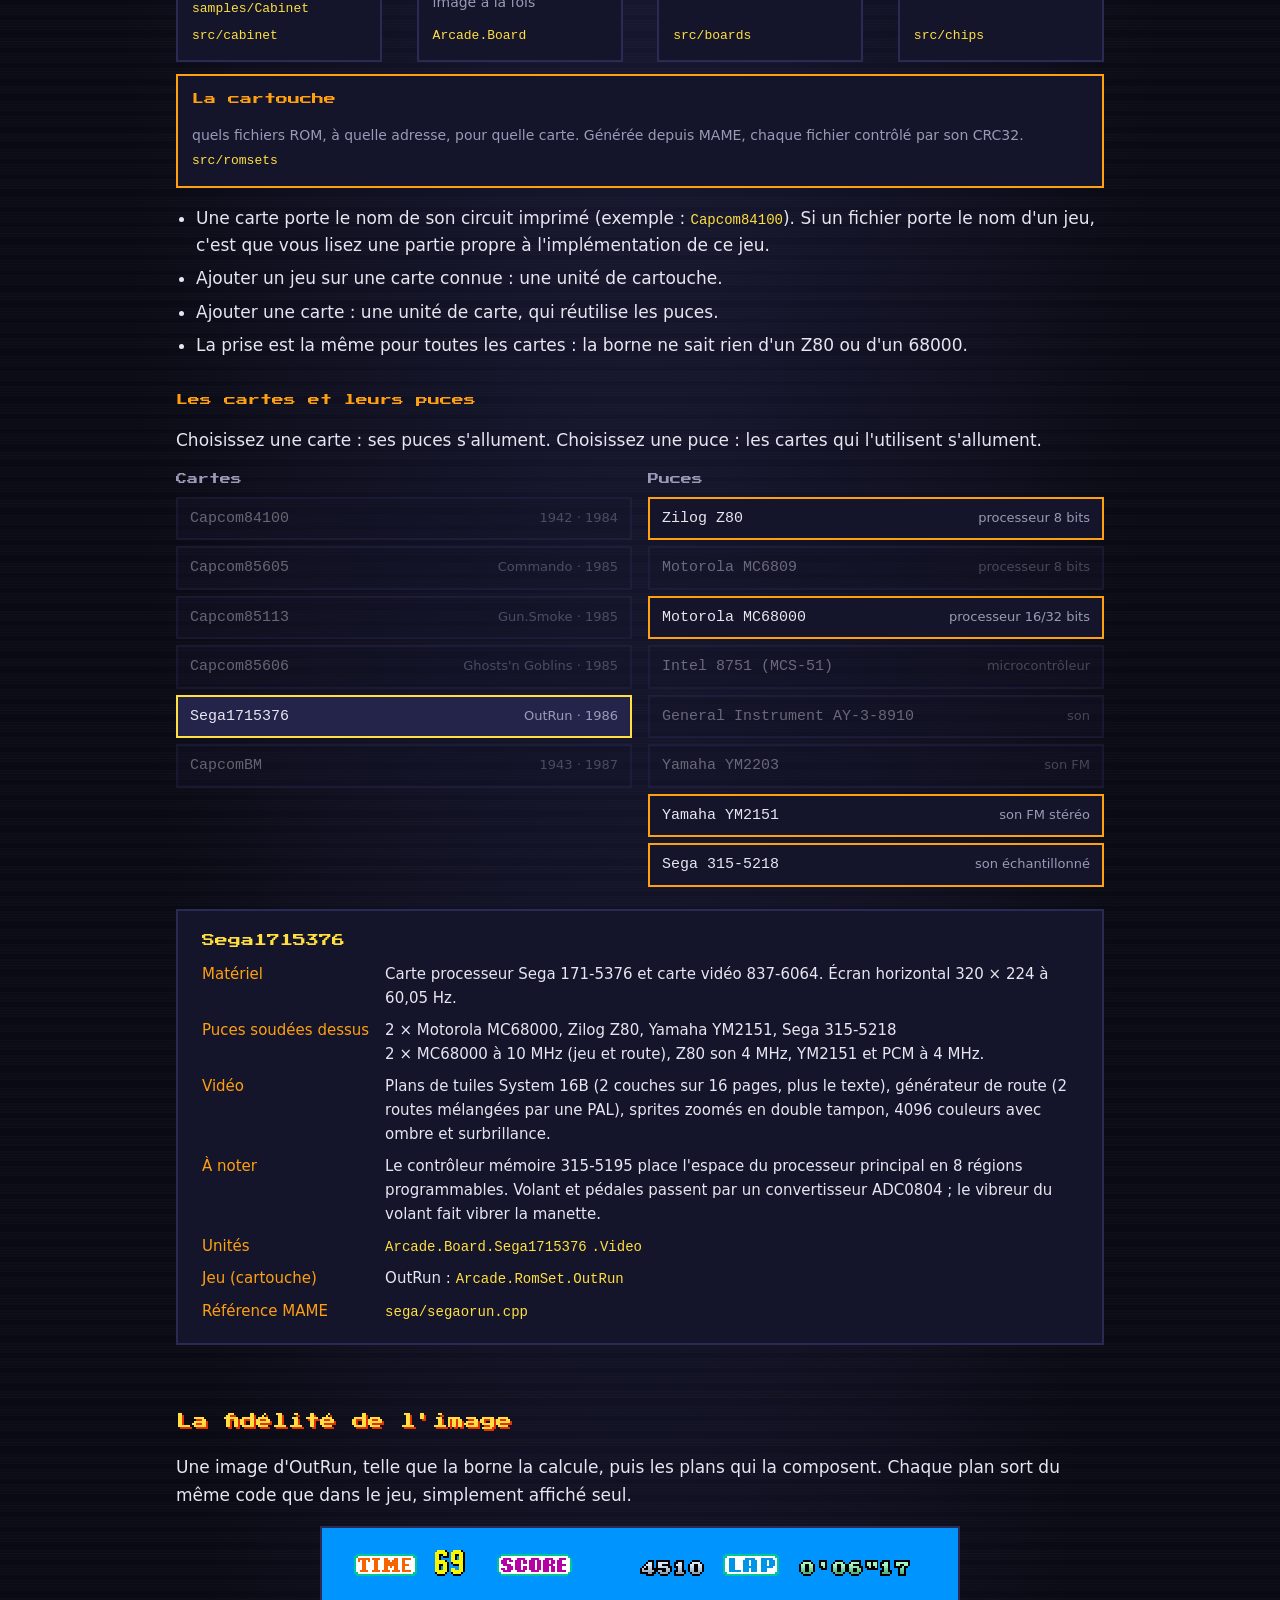
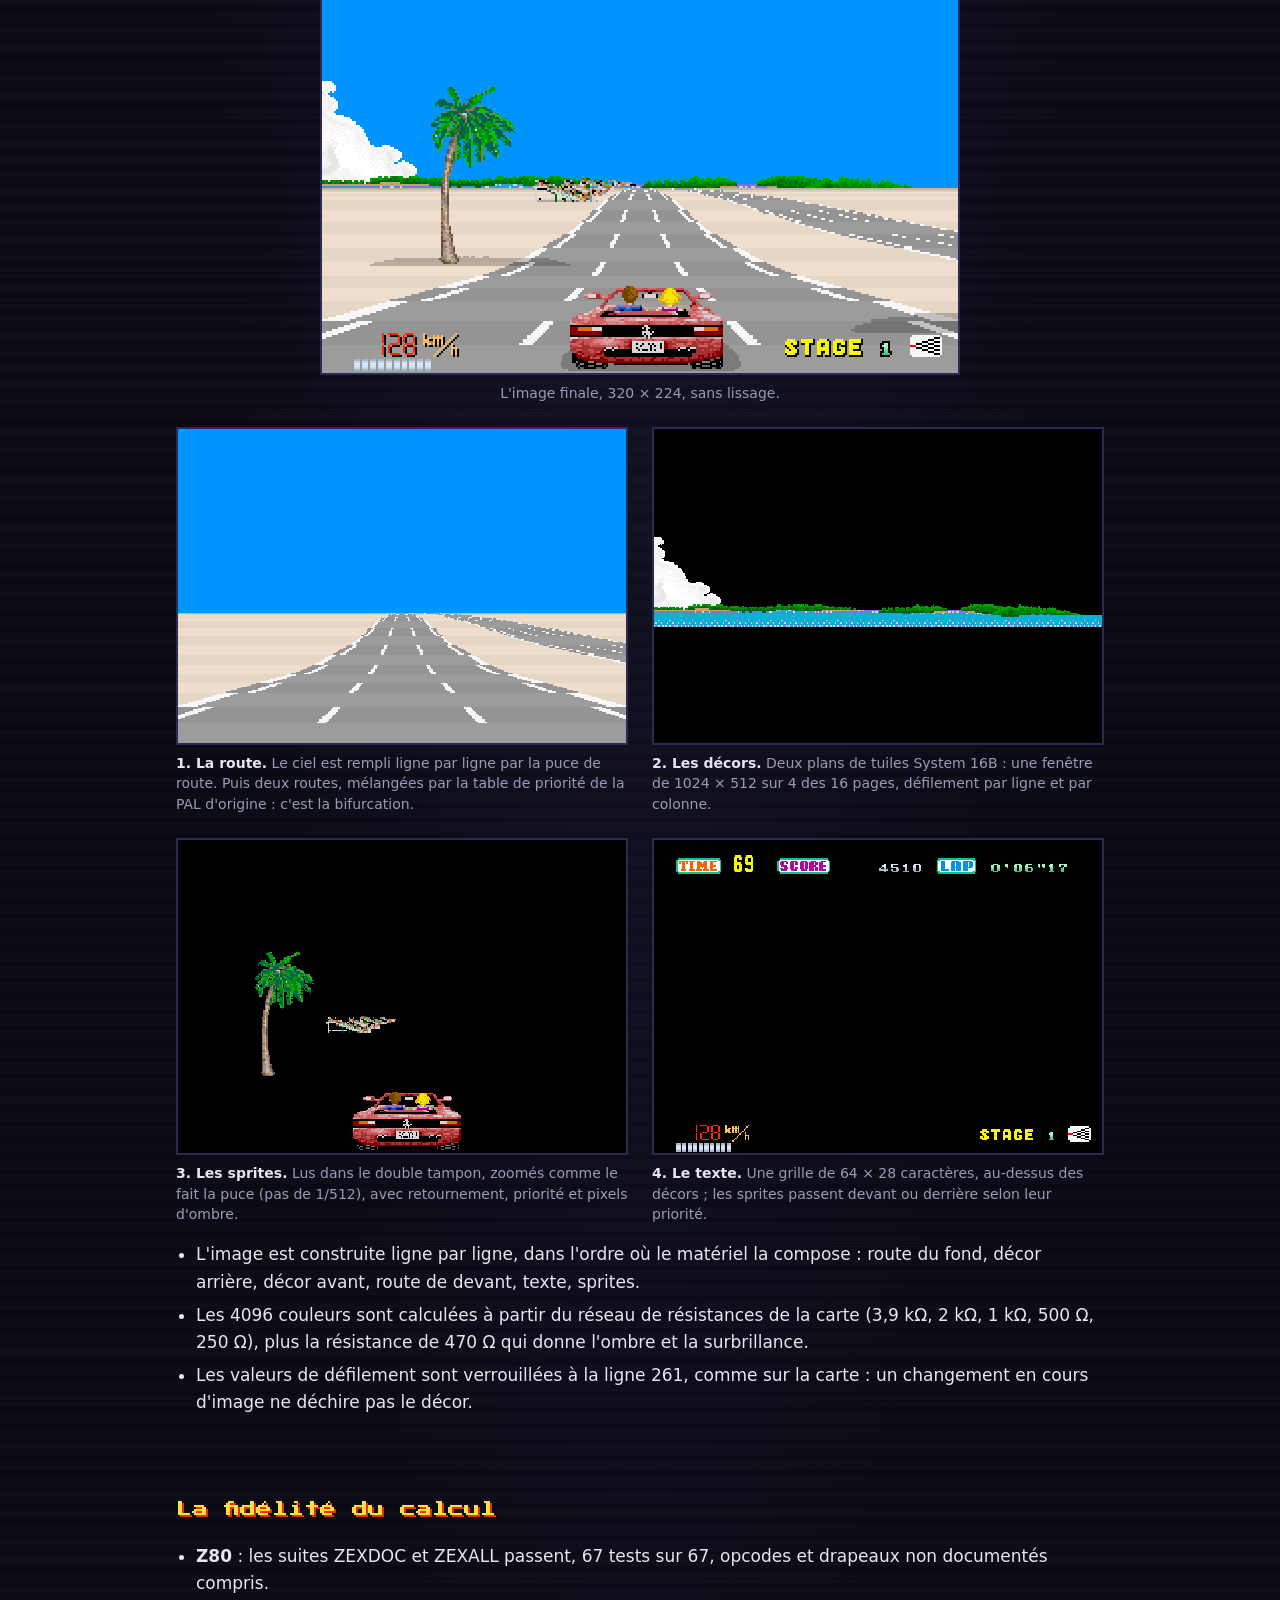
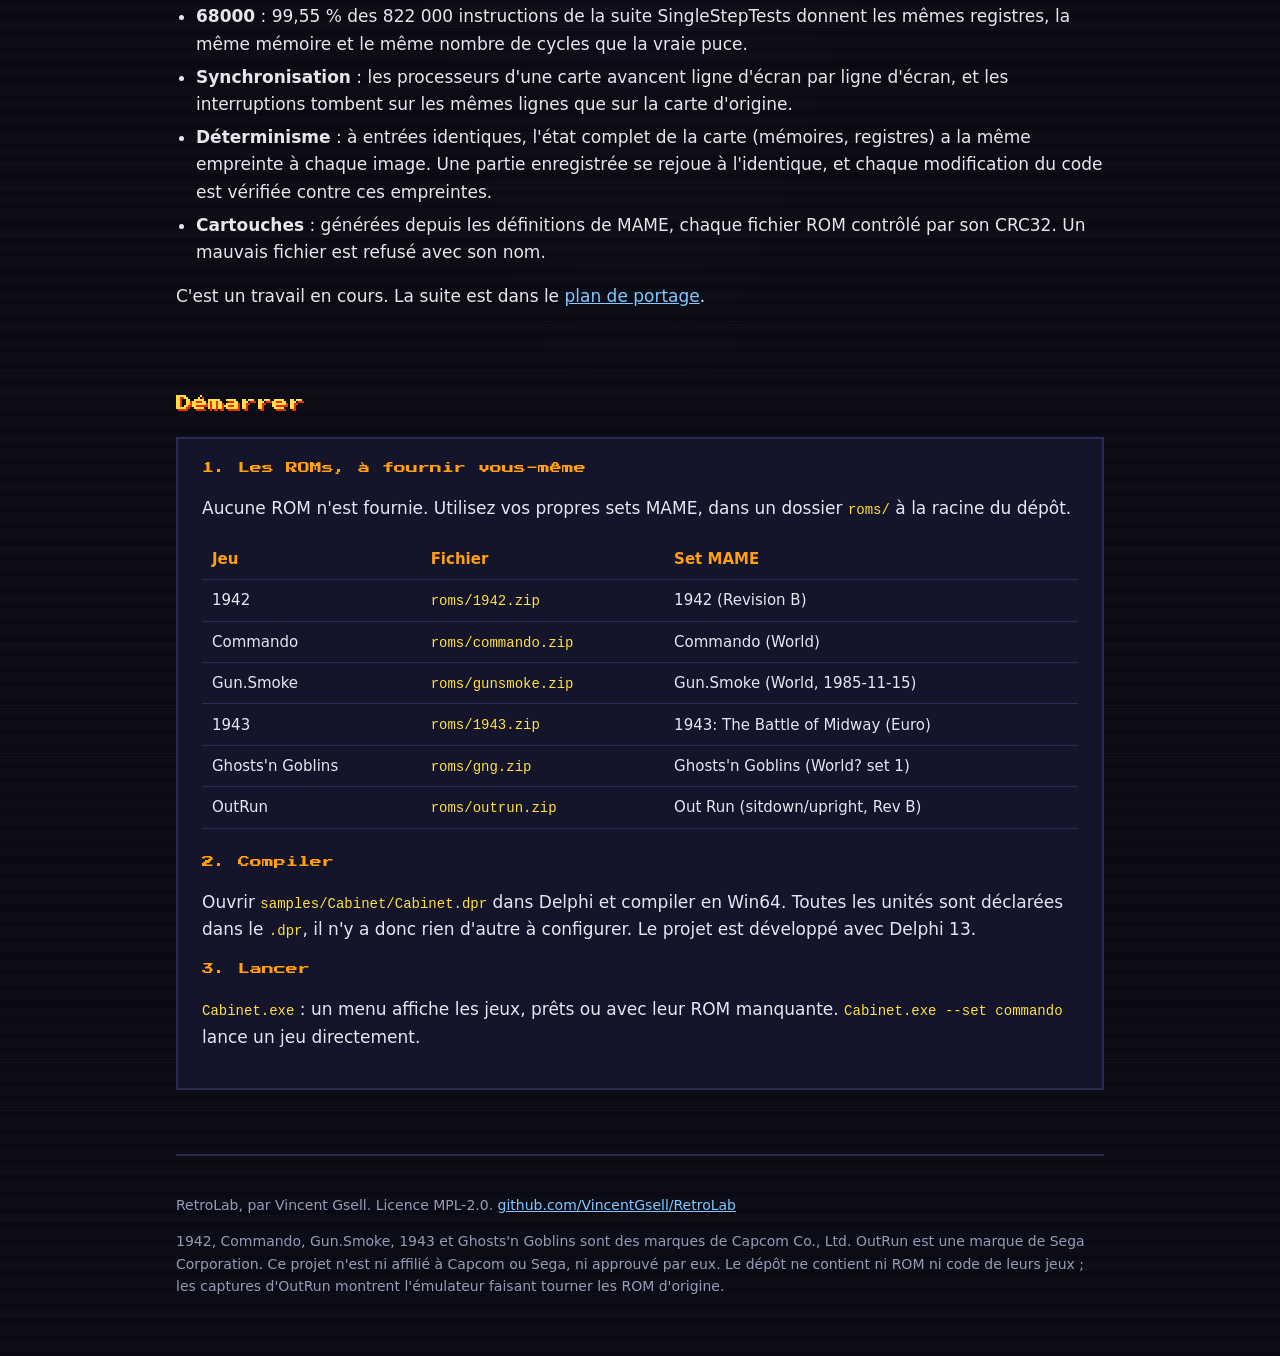
==== commit 19756167: "Publication du 2026-11-16 (source 70a1044)" ====
--- a/docs/index.html
+++ b/docs/index.html
@@ -57,7 +57,7 @@
       </div>
       <div class="box cart"><h3>La cartouche</h3><p>quels fichiers ROM, à quelle adresse, pour quelle carte. Générée depuis MAME, chaque fichier contrôlé par son CRC32.</p><code>src/romsets</code></div>
       <ul>
-        <li>Une carte porte le nom de son circuit imprimé (<code>Capcom84100</code>), jamais celui d'un jeu.</li>
+        <li>Une carte porte le nom de son circuit imprimé (exemple : <code>Capcom84100</code>). Si un fichier porte le nom d'un jeu, c'est que vous lisez une partie propre à l'implémentation de ce jeu.</li>
         <li>Ajouter un jeu sur une carte connue : une unité de cartouche.</li>
         <li>Ajouter une carte : une unité de carte, qui réutilise les puces.</li>
         <li>La prise est la même pour toutes les cartes : la borne ne sait rien d'un Z80 ou d'un 68000.</li>
@@ -121,7 +121,7 @@
           </table>
         </div>
         <h3 style="margin-top:24px">2. Compiler</h3>
-        <p>Ouvrir <code>samples/Cabinet/Cabinet.dpr</code> dans Delphi et compiler en Win64. Toutes les unités sont déclarées dans le <code>.dpr</code> : rien à configurer. Développé avec Delphi 13.</p>
+        <p>Ouvrir <code>samples/Cabinet/Cabinet.dpr</code> dans Delphi et compiler en Win64. Toutes les unités sont déclarées dans le <code>.dpr</code>, il n'y a donc rien d'autre à configurer. Le projet est développé avec Delphi 13.</p>
         <h3>3. Lancer</h3>
         <p><code>Cabinet.exe</code> : un menu affiche les jeux, prêts ou avec leur ROM manquante. <code>Cabinet.exe --set commando</code> lance un jeu directement.</p>
       </div>
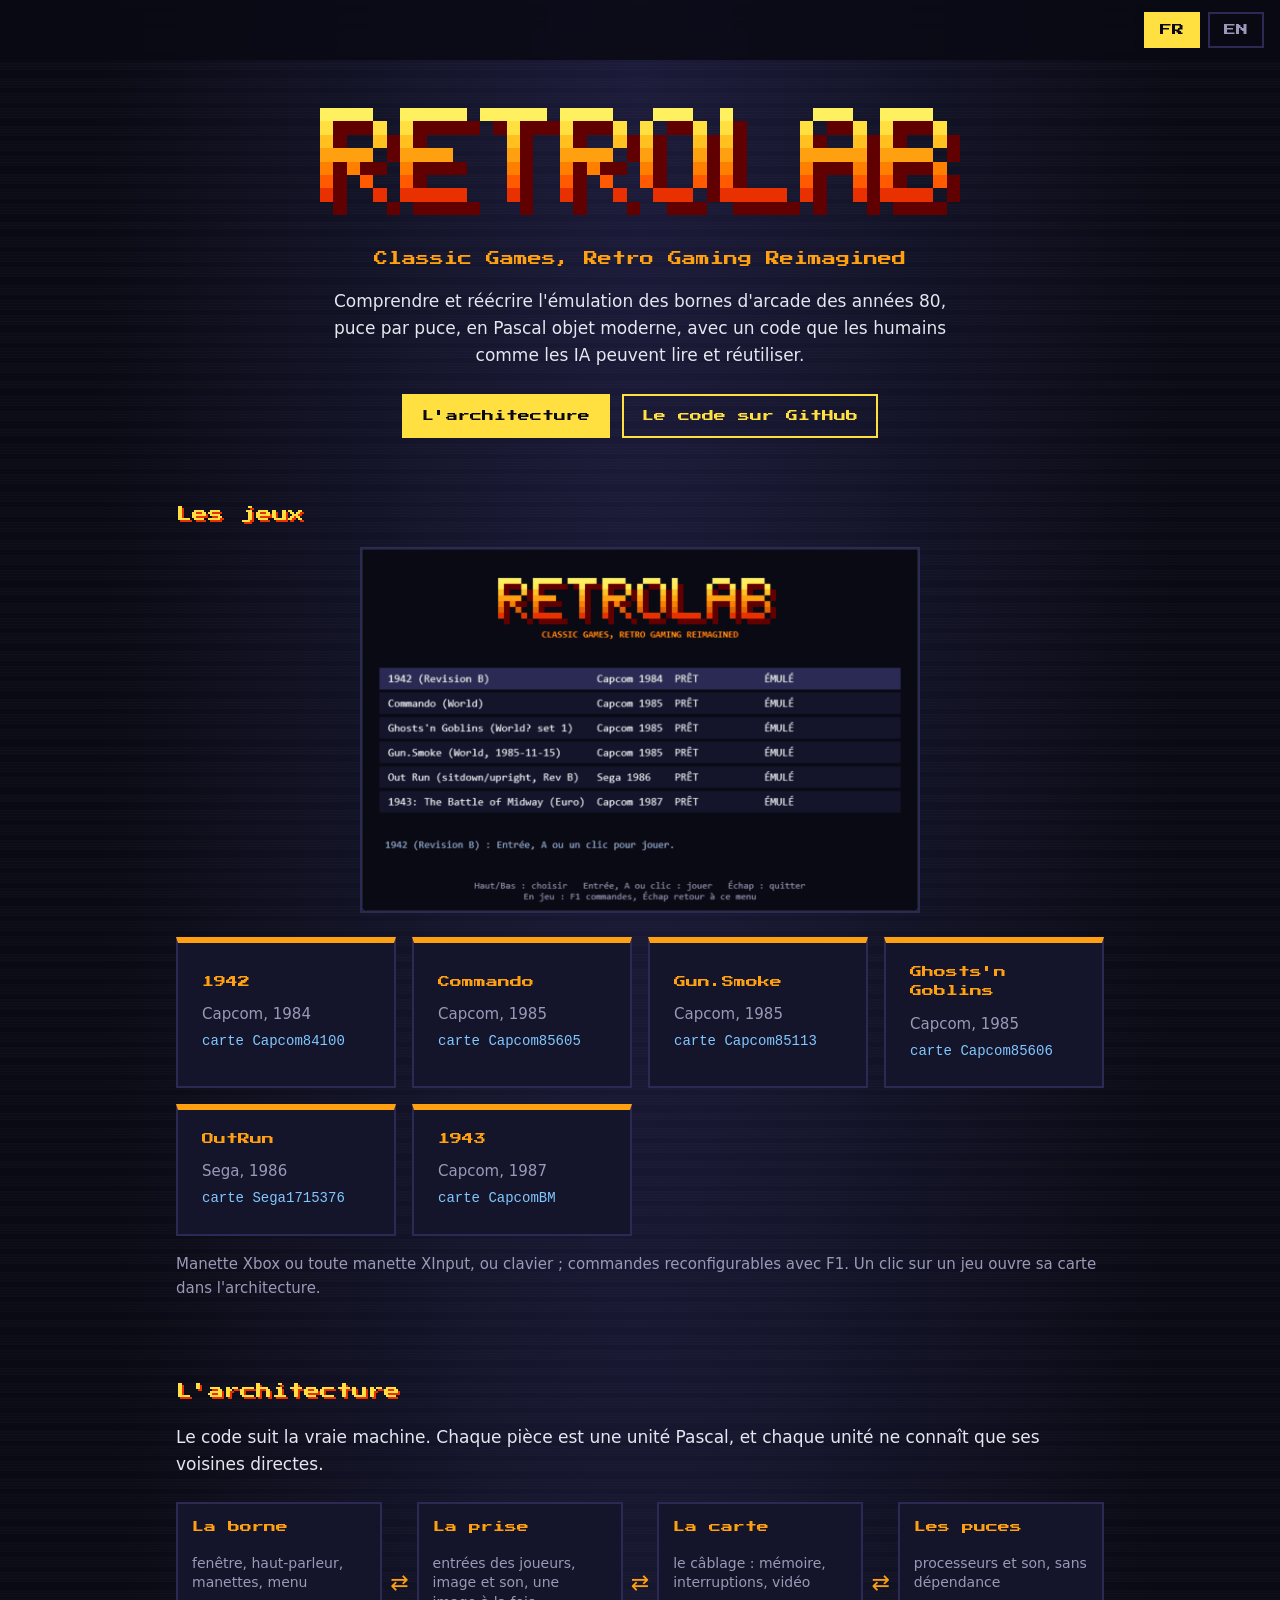
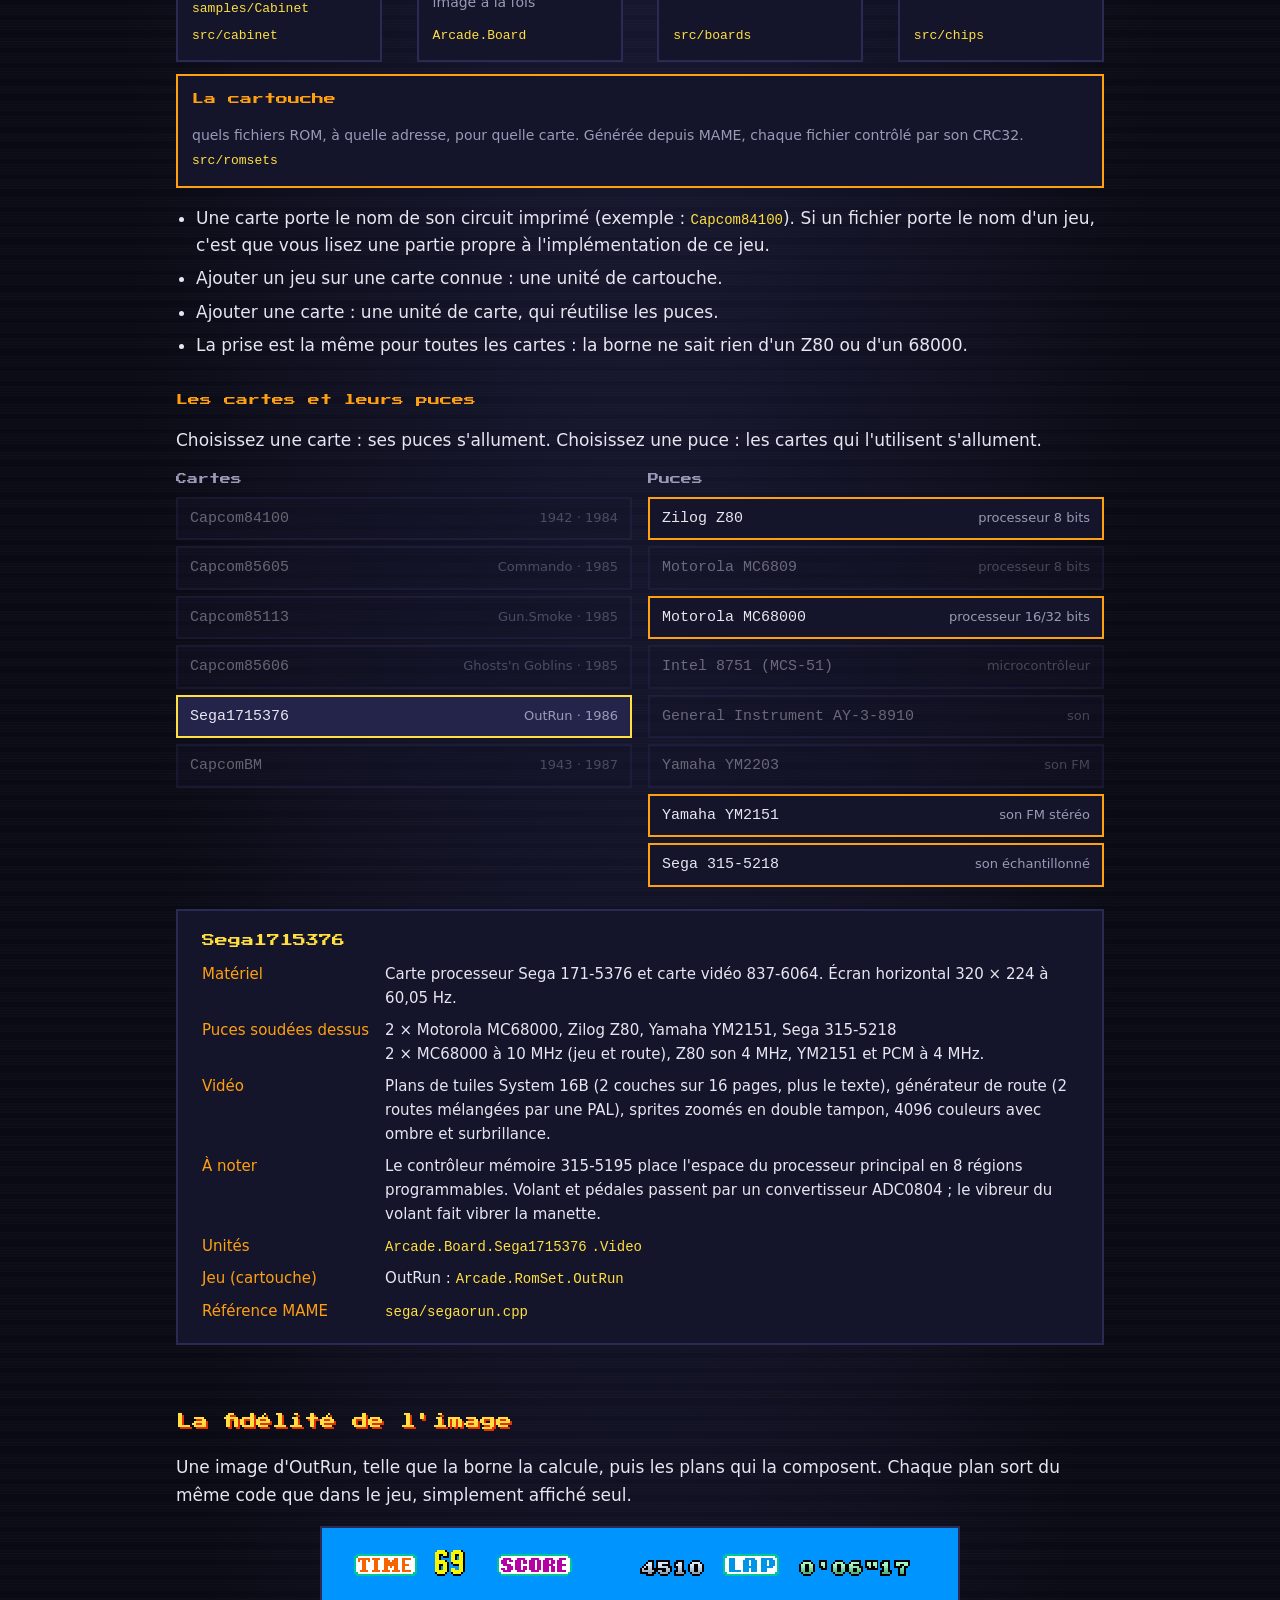
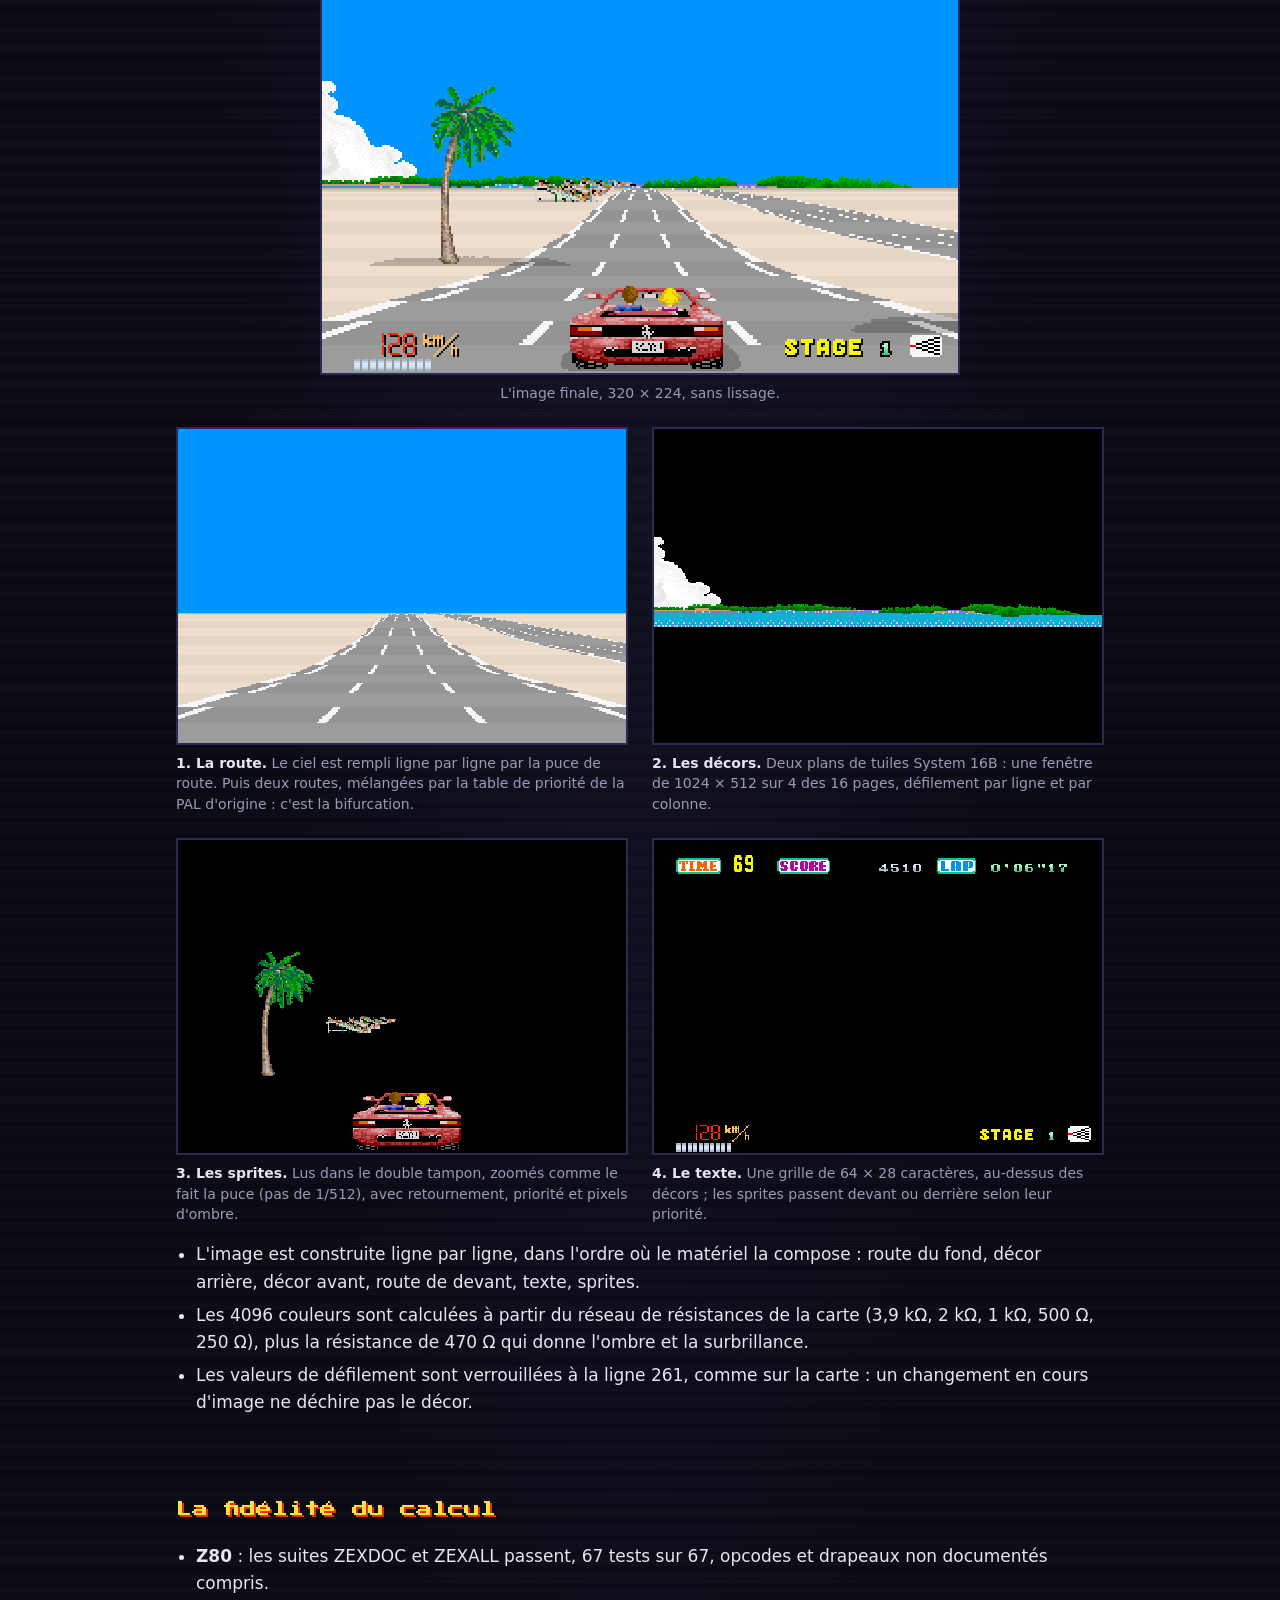
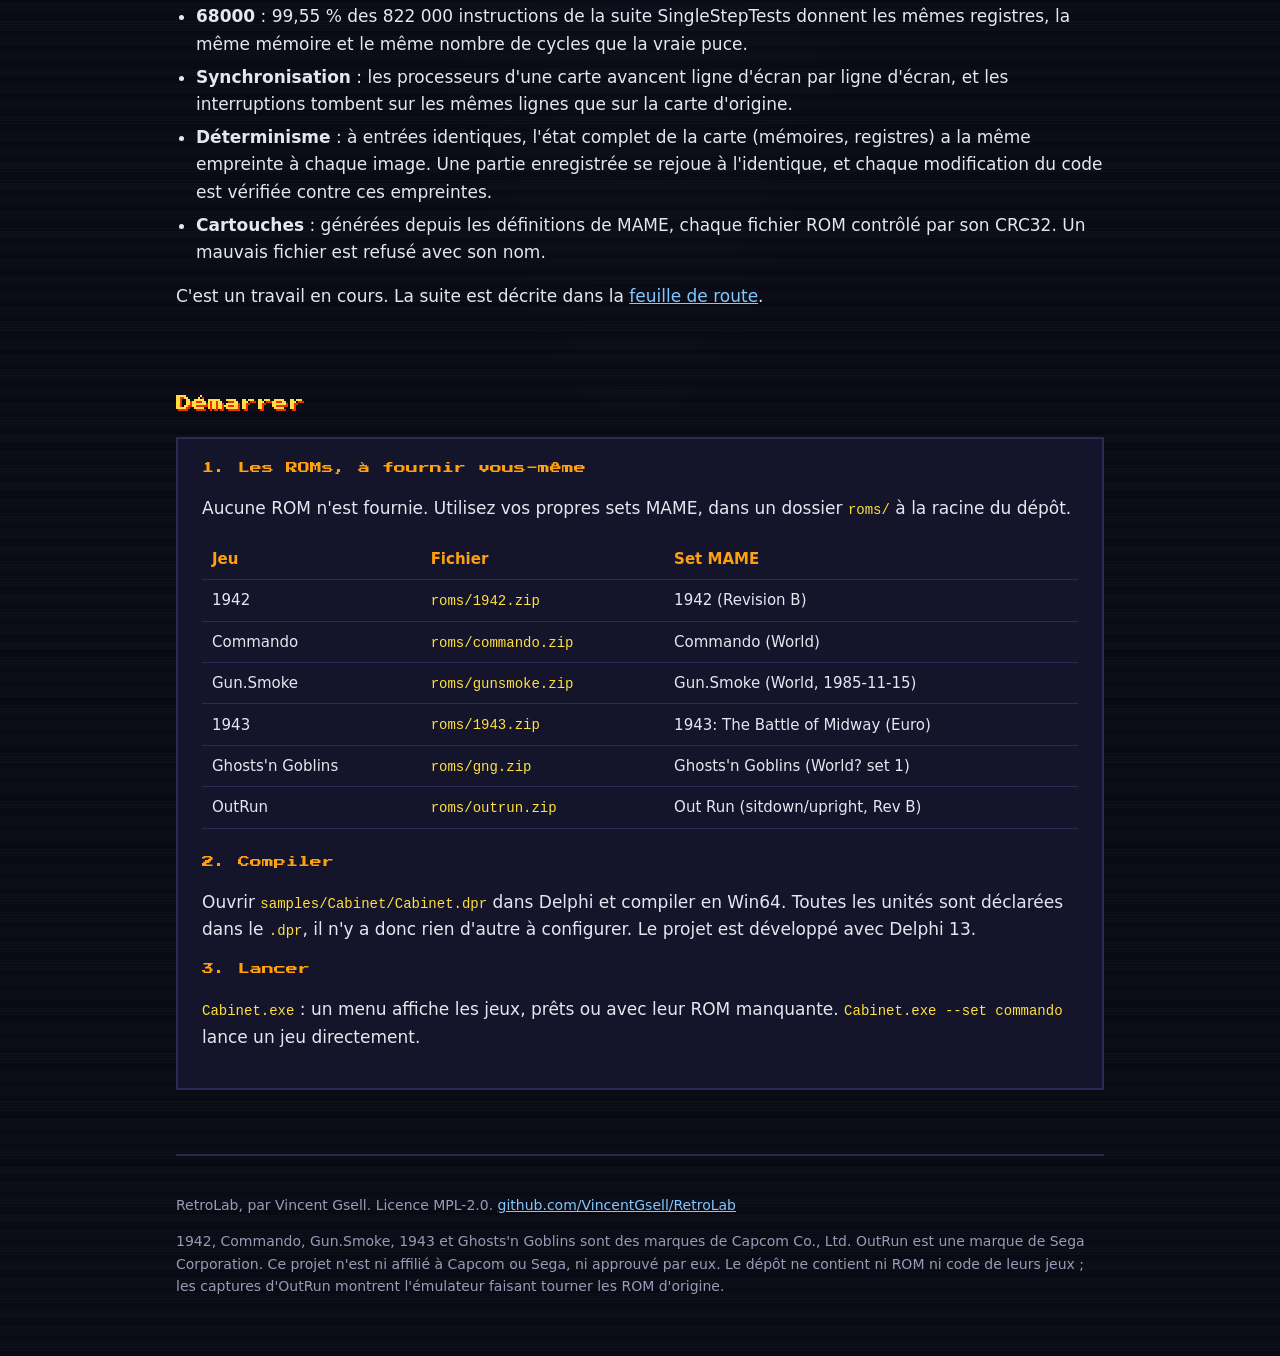
==== commit b5d5841e: "Publication du 2026-11-16 (source 35895f8)" ====
--- a/docs/index.html
+++ b/docs/index.html
@@ -101,7 +101,7 @@
         <li><b>Déterminisme</b> : à entrées identiques, l'état complet de la carte (mémoires, registres) a la même empreinte à chaque image. Une partie enregistrée se rejoue à l'identique, et chaque modification du code est vérifiée contre ces empreintes.</li>
         <li><b>Cartouches</b> : générées depuis les définitions de MAME, chaque fichier ROM contrôlé par son CRC32. Un mauvais fichier est refusé avec son nom.</li>
       </ul>
-      <p>C'est un travail en cours. La suite est dans le <a href="https://github.com/VincentGsell/RetroLab/blob/main/PORTING_PLAN.md">plan de portage</a>.</p>
+      <p>C'est un travail en cours. La suite est décrite dans la <a href="https://github.com/VincentGsell/RetroLab/blob/main/PORTING_PLAN.md">feuille de route</a>.</p>
     </section>
 
     <section>
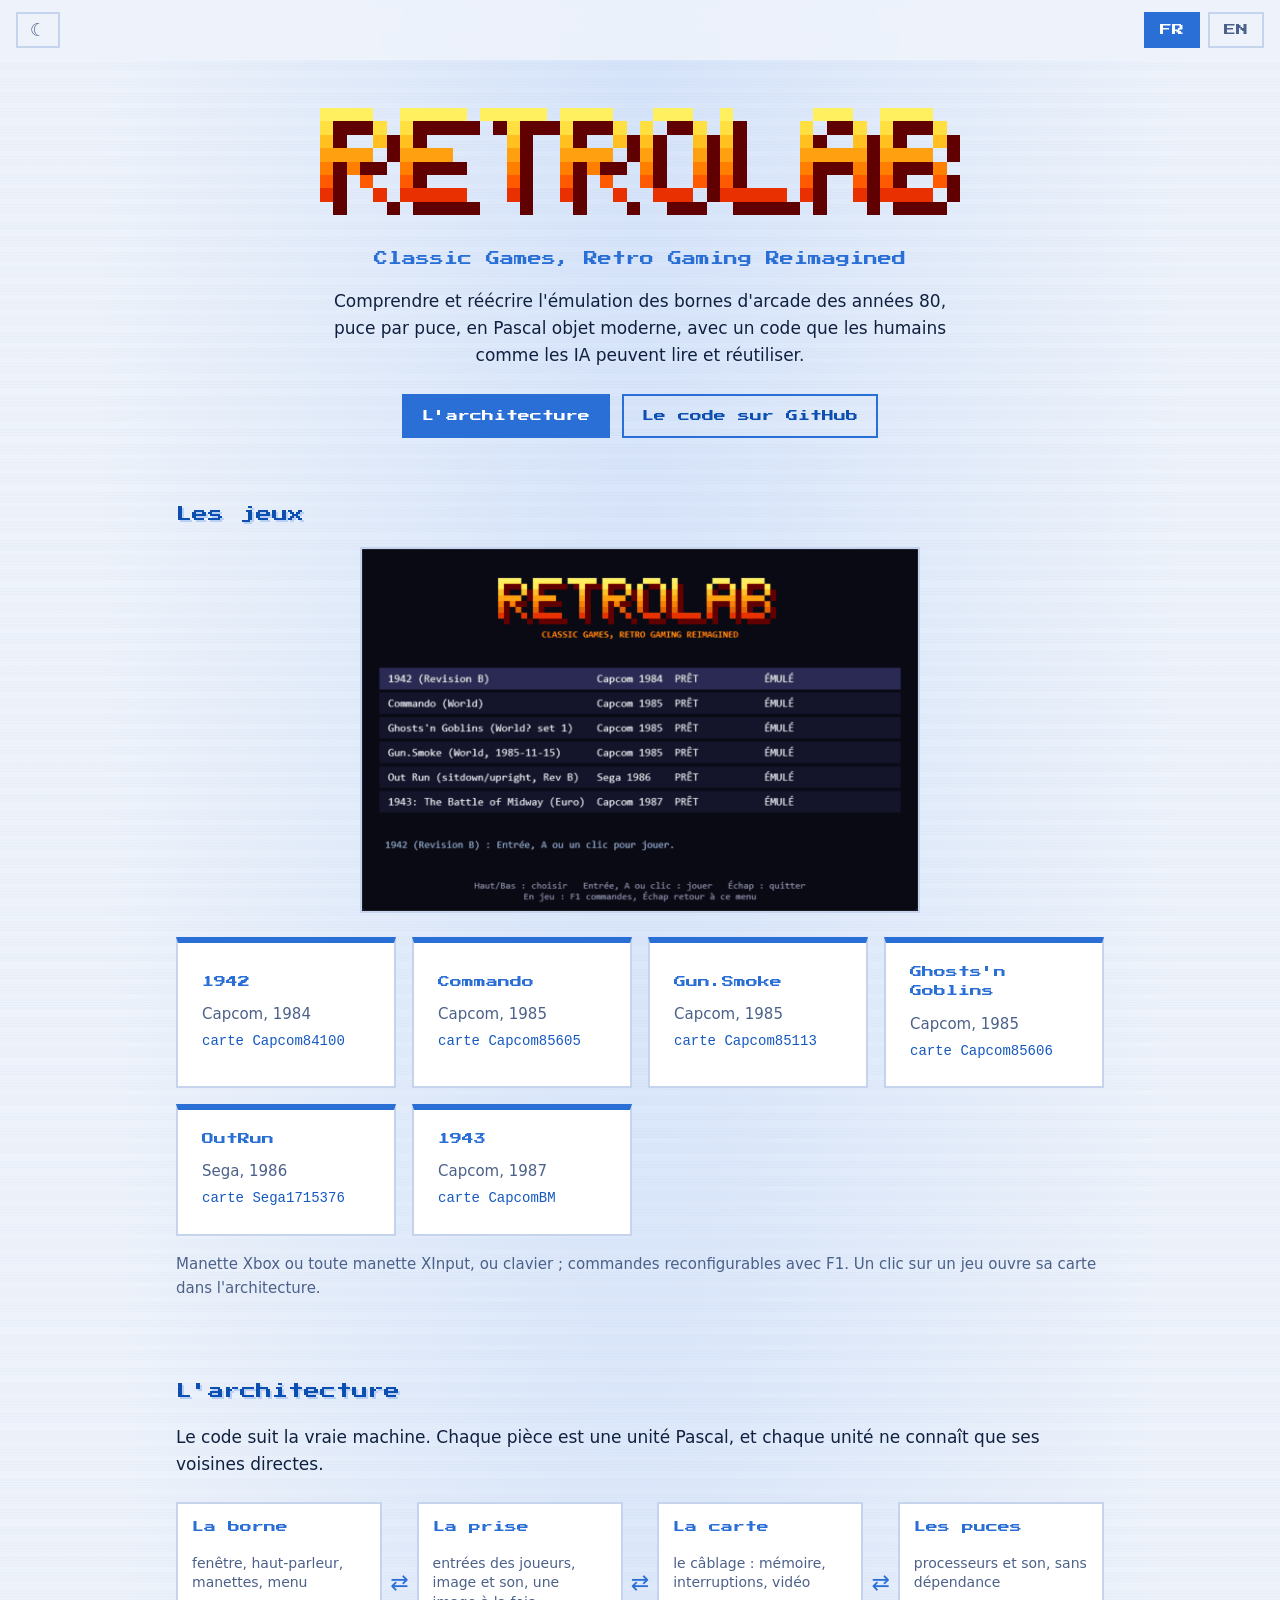
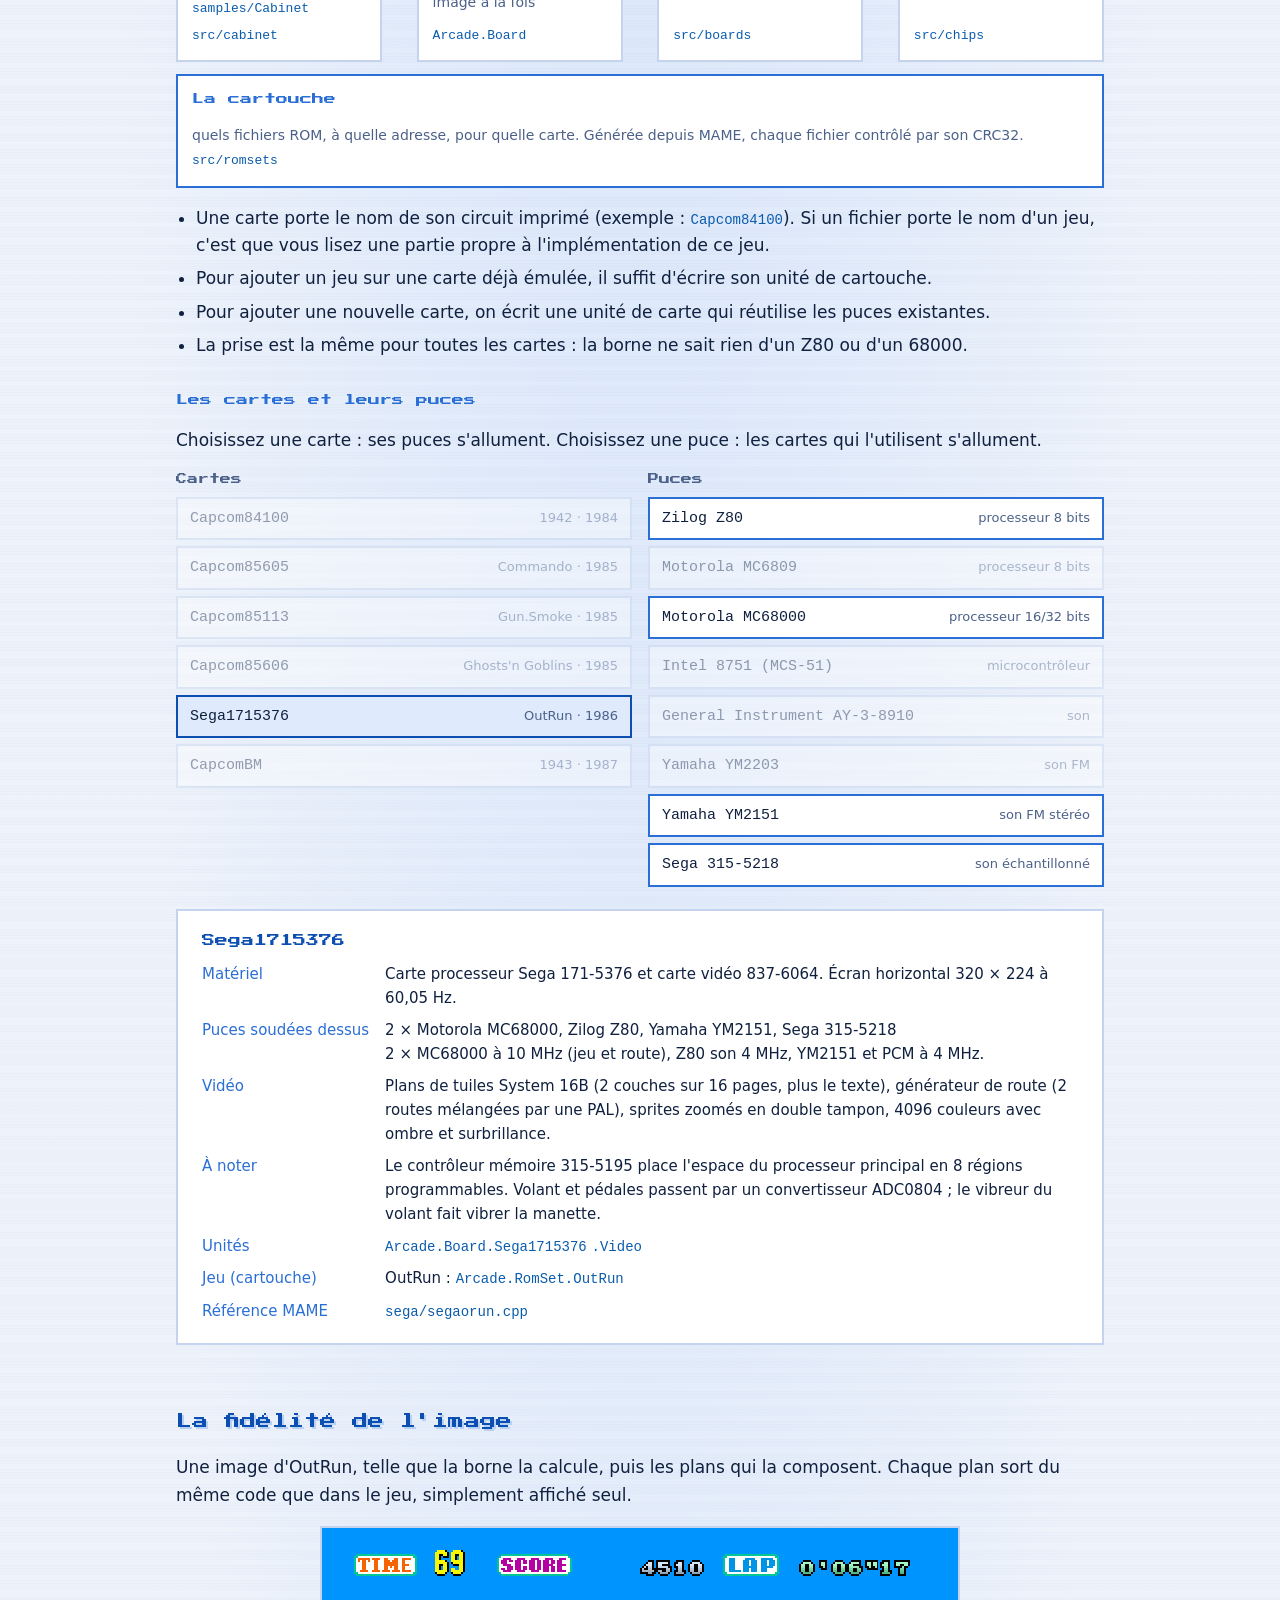
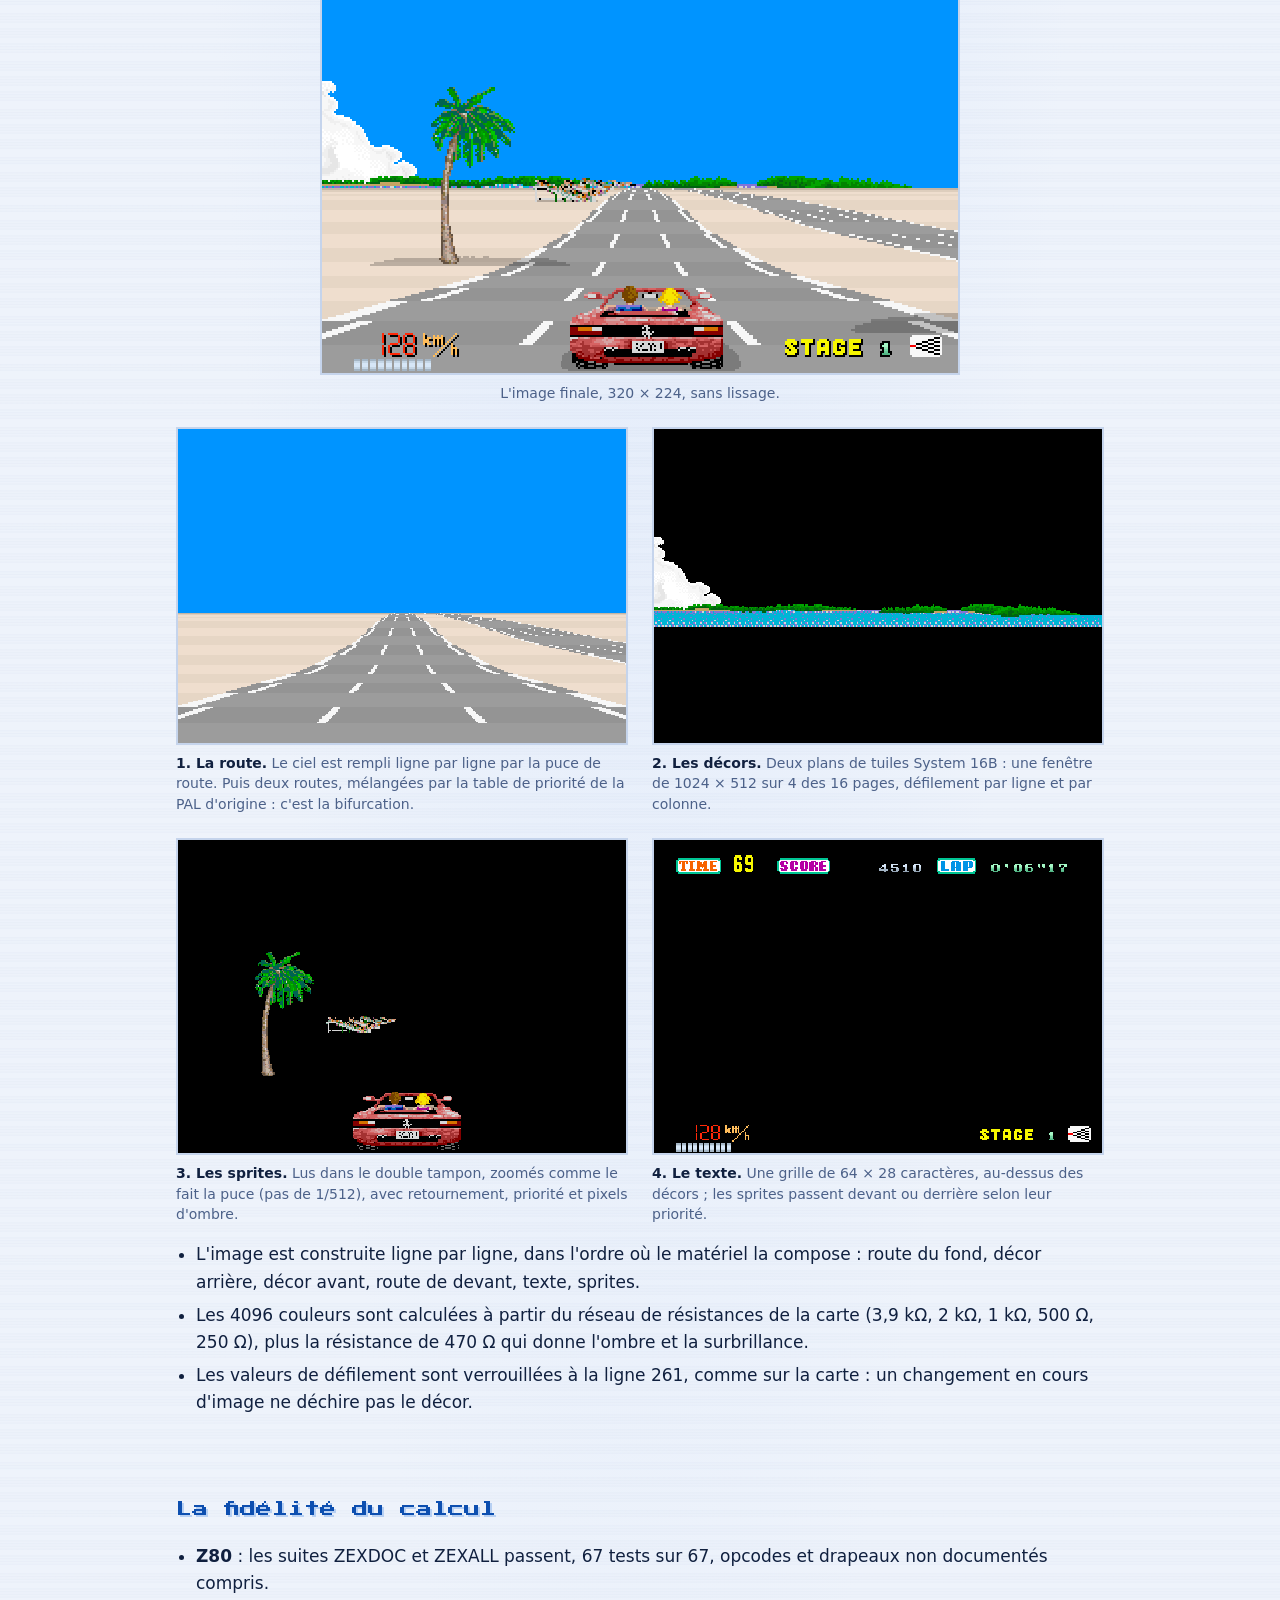
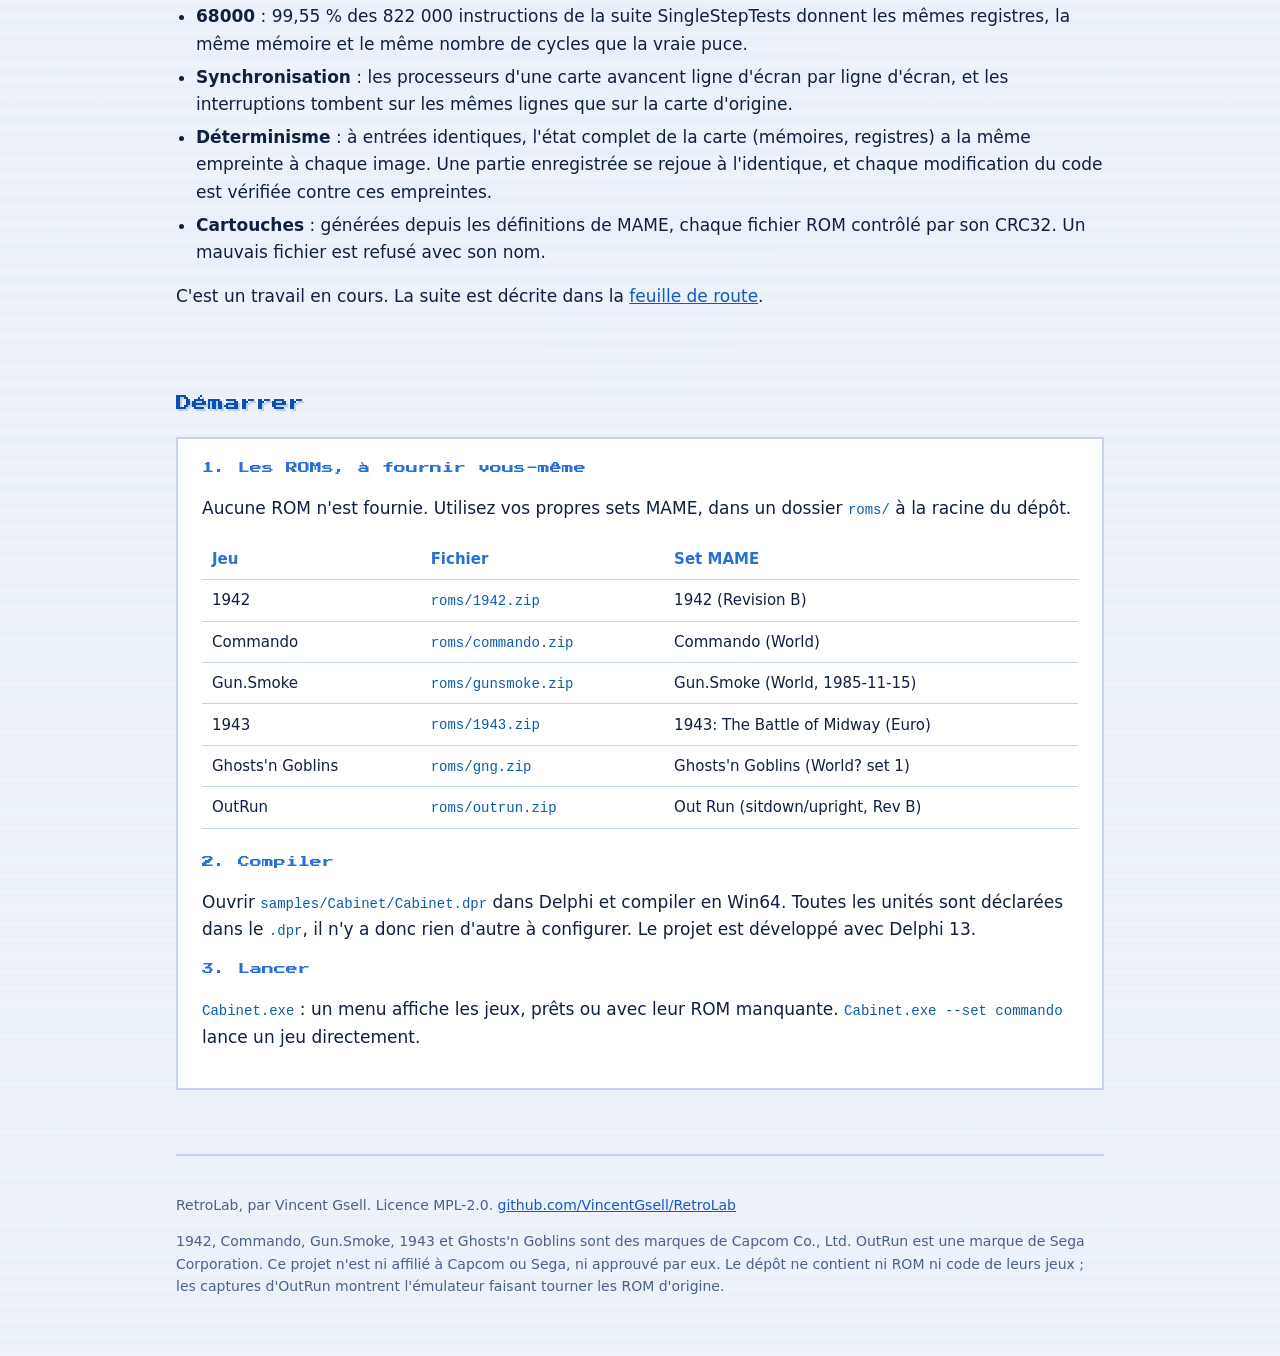
==== commit 6f99a818: "Publication du 2026-11-16 (source 13c8d93)" ====
--- a/docs/index.html
+++ b/docs/index.html
@@ -10,10 +10,12 @@
   <link rel="preconnect" href="https://fonts.googleapis.com">
   <link rel="preconnect" href="https://fonts.gstatic.com" crossorigin>
   <link href="https://fonts.googleapis.com/css2?family=Press+Start+2P&display=swap" rel="stylesheet">
+  <script>try { var t = localStorage.getItem('retrolab-theme'); if (t) document.documentElement.setAttribute('data-theme', t); } catch (e) {}</script>
   <link rel="stylesheet" href="style.css">
 </head>
 <body>
   <nav class="lang" aria-label="Langue">
+    <button type="button" class="theme" data-to-light="Passer au thème clair" data-to-dark="Passer au thème sombre"></button>
     <span aria-current="page">FR</span>
     <a href="en.html" hreflang="en" lang="en">EN</a>
   </nav>
@@ -58,8 +60,8 @@
       <div class="box cart"><h3>La cartouche</h3><p>quels fichiers ROM, à quelle adresse, pour quelle carte. Générée depuis MAME, chaque fichier contrôlé par son CRC32.</p><code>src/romsets</code></div>
       <ul>
         <li>Une carte porte le nom de son circuit imprimé (exemple : <code>Capcom84100</code>). Si un fichier porte le nom d'un jeu, c'est que vous lisez une partie propre à l'implémentation de ce jeu.</li>
-        <li>Ajouter un jeu sur une carte connue : une unité de cartouche.</li>
-        <li>Ajouter une carte : une unité de carte, qui réutilise les puces.</li>
+        <li>Pour ajouter un jeu sur une carte déjà émulée, il suffit d'écrire son unité de cartouche.</li>
+        <li>Pour ajouter une nouvelle carte, on écrit une unité de carte qui réutilise les puces existantes.</li>
         <li>La prise est la même pour toutes les cartes : la borne ne sait rien d'un Z80 ou d'un 68000.</li>
       </ul>
 
@@ -132,6 +134,7 @@
       <p>1942, Commando, Gun.Smoke, 1943 et Ghosts'n Goblins sont des marques de Capcom Co., Ltd. OutRun est une marque de Sega Corporation. Ce projet n'est ni affilié à Capcom ou Sega, ni approuvé par eux. Le dépôt ne contient ni ROM ni code de leurs jeux ; les captures d'OutRun montrent l'émulateur faisant tourner les ROM d'origine.</p>
     </footer>
   </main>
+  <script src="theme.js"></script>
   <script src="arch.js"></script>
 </body>
 </html>
--- a/docs/style.css
+++ b/docs/style.css
@@ -1,15 +1,66 @@
+/* Themes : dark by default, light when the system asks for it or the visitor picks it (theme.js). */
 :root {
-  --bg: #0a0a14;
-  --panel: #14142a;
-  --panel-edge: #2a2a55;
-  --text: #e6e6f0;
-  --muted: #9a9ab8;
-  --yellow: #ffe040;
-  --orange: #ffa010;
-  --red: #e83000;
-  --cyan: #80c8ff;
+  --bg: #060a16;
+  --panel: #0e1630;
+  --panel-edge: #22325c;
+  --selected: #182651;
+  --text: #e3ebff;
+  --muted: #8ea2c9;
+  --accent: #5aa9ff;
+  --accent-strong: #8fd0ff;
+  --accent-shadow: #1e4fb0;
+  --on-accent: #06101f;
+  --link: #7cc4ff;
+  --code: #9fe0ff;
+  --pre-bg: #040812;
+  --nav-bg: rgba(6, 10, 22, 0.85);
+  --scan: rgba(255, 255, 255, 0.025);
+  --glow: #13224a;
   --pixel: "Press Start 2P", ui-monospace, monospace;
   --body: system-ui, -apple-system, "Segoe UI", Roboto, sans-serif;
+  color-scheme: dark;
+}
+
+@media (prefers-color-scheme: light) {
+  :root:not([data-theme="dark"]) {
+    --bg: #eef3fb;
+    --panel: #ffffff;
+    --panel-edge: #c5d4ec;
+    --selected: #dfeafc;
+    --text: #10203f;
+    --muted: #4c6189;
+    --accent: #2a6fd6;
+    --accent-strong: #0d4fb0;
+    --accent-shadow: #b7d0f3;
+    --on-accent: #ffffff;
+    --link: #1559c0;
+    --code: #0b5cad;
+    --pre-bg: #f5f8fe;
+    --nav-bg: rgba(238, 243, 251, 0.88);
+    --scan: rgba(0, 40, 120, 0.025);
+    --glow: #d6e4fa;
+    color-scheme: light;
+  }
+}
+
+:root[data-theme="light"] {
+  --bg: #eef3fb;
+  --panel: #ffffff;
+  --panel-edge: #c5d4ec;
+  --selected: #dfeafc;
+  --text: #10203f;
+  --muted: #4c6189;
+  --accent: #2a6fd6;
+  --accent-strong: #0d4fb0;
+  --accent-shadow: #b7d0f3;
+  --on-accent: #ffffff;
+  --link: #1559c0;
+  --code: #0b5cad;
+  --pre-bg: #f5f8fe;
+  --nav-bg: rgba(238, 243, 251, 0.88);
+  --scan: rgba(0, 40, 120, 0.025);
+  --glow: #d6e4fa;
+  color-scheme: light;
 }
 
 * { box-sizing: border-box; }
@@ -20,24 +71,24 @@
   margin: 0;
   color: var(--text);
   background:
-    repeating-linear-gradient(to bottom, rgba(255, 255, 255, 0.025) 0 1px, transparent 1px 3px),
-    radial-gradient(ellipse at top, #1b1b3a 0%, var(--bg) 60%);
+    repeating-linear-gradient(to bottom, var(--scan) 0 1px, transparent 1px 3px),
+    radial-gradient(ellipse at top, var(--glow) 0%, var(--bg) 60%);
   background-color: var(--bg);
   font: 17px/1.6 var(--body);
   min-height: 100vh;
 }
 
-a { color: var(--cyan); }
-a:hover { color: var(--yellow); }
+a { color: var(--link); }
+a:hover { color: var(--accent-strong); }
 
 .wrap { max-width: 960px; margin: 0 auto; padding: 0 16px; }
 
 /* language switch */
 .lang {
   position: sticky; top: 0; z-index: 10;
-  display: flex; justify-content: flex-end; gap: 8px;
+  display: flex; justify-content: flex-end; align-items: center; gap: 8px;
   padding: 12px 16px;
-  background: rgba(10, 10, 20, 0.85);
+  background: var(--nav-bg);
   backdrop-filter: blur(4px);
 }
 .lang a, .lang span {
@@ -47,8 +98,18 @@
   text-decoration: none;
   color: var(--muted);
 }
-.lang span { color: var(--bg); background: var(--yellow); border-color: var(--yellow); }
-.lang a:hover { border-color: var(--yellow); color: var(--yellow); }
+.lang span { color: var(--on-accent); background: var(--accent); border-color: var(--accent); }
+.lang a:hover { border-color: var(--accent); color: var(--accent-strong); }
+.theme {
+  margin-right: auto;
+  font: 18px/1 var(--body);
+  padding: 7px 12px;
+  background: transparent;
+  color: var(--muted);
+  border: 2px solid var(--panel-edge);
+  cursor: pointer;
+}
+.theme:hover { border-color: var(--accent); color: var(--accent-strong); }
 
 /* hero */
 .hero { text-align: center; padding: 48px 0 32px; }
@@ -58,7 +119,7 @@
 }
 .tagline {
   font: 14px/1.8 var(--pixel);
-  color: var(--orange);
+  color: var(--accent);
   margin: 24px 0 8px;
 }
 .pitch { max-width: 640px; margin: 16px auto; color: var(--text); }
@@ -68,21 +129,21 @@
   font: 12px/1 var(--pixel);
   padding: 14px 18px;
   text-decoration: none;
-  border: 2px solid var(--yellow);
-  color: var(--yellow);
-}
-.btn.primary { background: var(--yellow); color: var(--bg); }
-.btn:hover { background: var(--orange); border-color: var(--orange); color: var(--bg); }
+  border: 2px solid var(--accent);
+  color: var(--accent-strong);
+}
+.btn.primary { background: var(--accent); color: var(--on-accent); }
+.btn:hover { background: var(--accent-strong); border-color: var(--accent-strong); color: var(--on-accent); }
 
 /* sections */
 section { padding: 32px 0; }
 h2 {
   font: 16px/1.6 var(--pixel);
-  color: var(--yellow);
+  color: var(--accent-strong);
   margin: 0 0 20px;
-  text-shadow: 2px 2px 0 var(--red);
-}
-h3 { font: 12px/1.6 var(--pixel); color: var(--orange); margin: 0 0 10px; }
+  text-shadow: 2px 2px 0 var(--accent-shadow);
+}
+h3 { font: 12px/1.6 var(--pixel); color: var(--accent); margin: 0 0 10px; }
 ul { padding-left: 20px; }
 li { margin: 6px 0; }
 
@@ -96,12 +157,12 @@
 .shot { display: block; width: 100%; max-width: 560px; margin: 0 auto 24px; border: 2px solid var(--panel-edge); }
 .games { display: grid; grid-template-columns: repeat(auto-fit, minmax(200px, 1fr)); gap: 16px; }
 .game {
-  border-top: 6px solid var(--orange);
+  border-top: 6px solid var(--accent);
   font: inherit; color: inherit; text-align: left; cursor: pointer;
 }
-.game:hover, .game:focus-visible { border-color: var(--yellow); outline: none; }
+.game:hover, .game:focus-visible { border-color: var(--accent-strong); outline: none; }
 .game p { margin: 4px 0; color: var(--muted); font-size: 15px; }
-.game .board { color: var(--cyan); font-family: ui-monospace, Consolas, monospace; font-size: 14px; }
+.game .board { color: var(--link); font-family: ui-monospace, Consolas, monospace; font-size: 14px; }
 .note { color: var(--muted); font-size: 15px; margin-top: 16px; }
 
 /* architecture */
@@ -112,8 +173,8 @@
 }
 .box p { margin: 0; color: var(--muted); font-size: 14px; line-height: 1.4; flex: 1; }
 .box code { font-size: 13px; }
-.box.cart { border-color: var(--orange); margin-bottom: 16px; }
-.arrow { align-self: center; color: var(--orange); font-size: 22px; }
+.box.cart { border-color: var(--accent); margin-bottom: 16px; }
+.arrow { align-self: center; color: var(--accent); font-size: 22px; }
 @media (max-width: 720px) {
   .flow { flex-direction: column; }
   .arrow { transform: rotate(90deg); }
@@ -132,13 +193,13 @@
 }
 .item .name { font-family: ui-monospace, Consolas, monospace; }
 .item .sub { color: var(--muted); font-size: 13px; }
-.item:hover { border-color: var(--yellow); }
-.item.on { border-color: var(--yellow); background: #24244a; }
-.item.linked { border-color: var(--orange); }
+.item:hover { border-color: var(--accent-strong); }
+.item.on { border-color: var(--accent-strong); background: var(--selected); }
+.item.linked { border-color: var(--accent); }
 .item.dim { opacity: 0.4; }
-.detail h3 { font-size: 13px; color: var(--yellow); }
+.detail h3 { font-size: 13px; color: var(--accent-strong); }
 .detail dl { display: grid; grid-template-columns: max-content 1fr; gap: 8px 16px; margin: 0; font-size: 15px; }
-.detail dt { color: var(--orange); }
+.detail dt { color: var(--accent); }
 .detail dd { margin: 0; }
 @media (max-width: 640px) {
   .explorer { grid-template-columns: 1fr; }
@@ -157,12 +218,12 @@
 
 table { border-collapse: collapse; width: 100%; font-size: 15px; }
 th, td { text-align: left; padding: 8px 10px; border-bottom: 1px solid var(--panel-edge); }
-th { color: var(--orange); font-weight: 600; }
+th { color: var(--accent); font-weight: 600; }
 .scroll { overflow-x: auto; }
 
 code, pre { font-family: ui-monospace, Consolas, monospace; font-size: 14px; }
-code { color: var(--yellow); }
-pre { background: #05050c; border: 2px solid var(--panel-edge); padding: 16px; overflow-x: auto; line-height: 1.5; }
+code { color: var(--code); }
+pre { background: var(--pre-bg); border: 2px solid var(--panel-edge); padding: 16px; overflow-x: auto; line-height: 1.5; }
 
 ol { padding-left: 22px; }
 
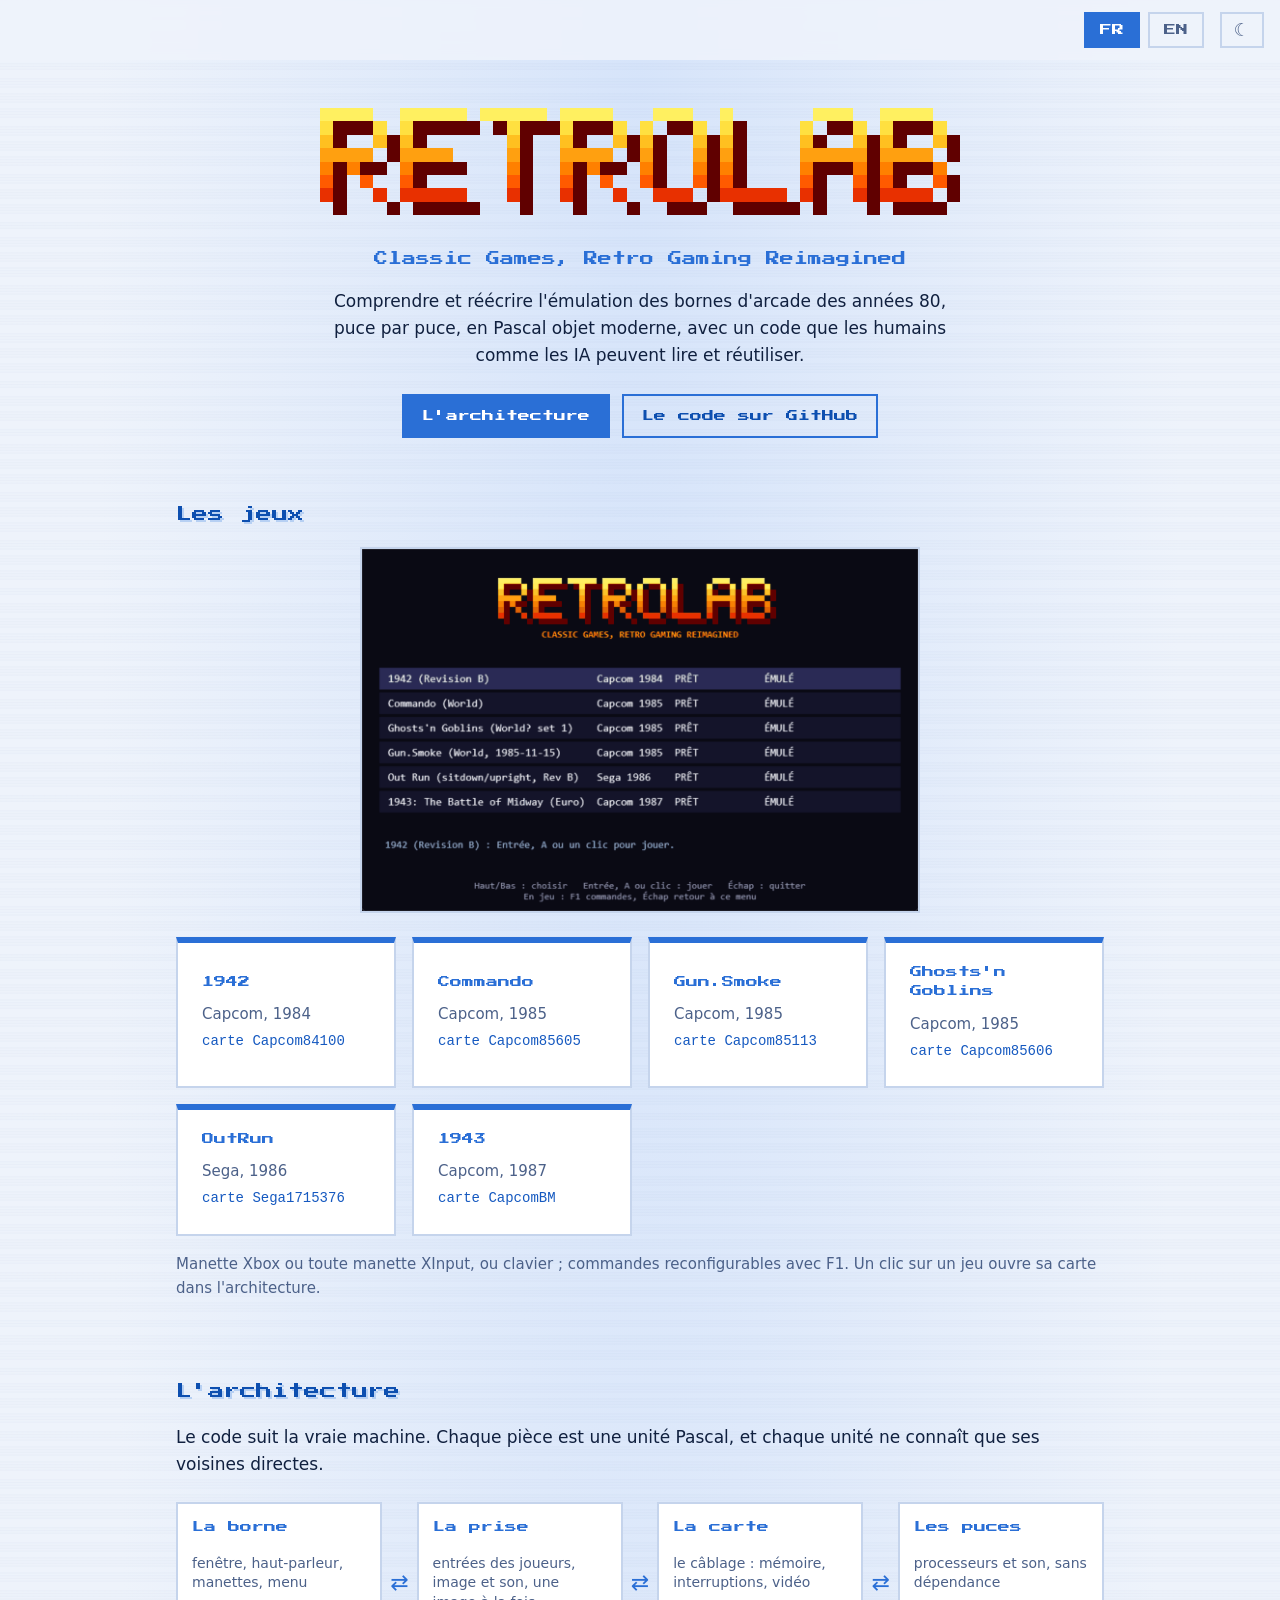
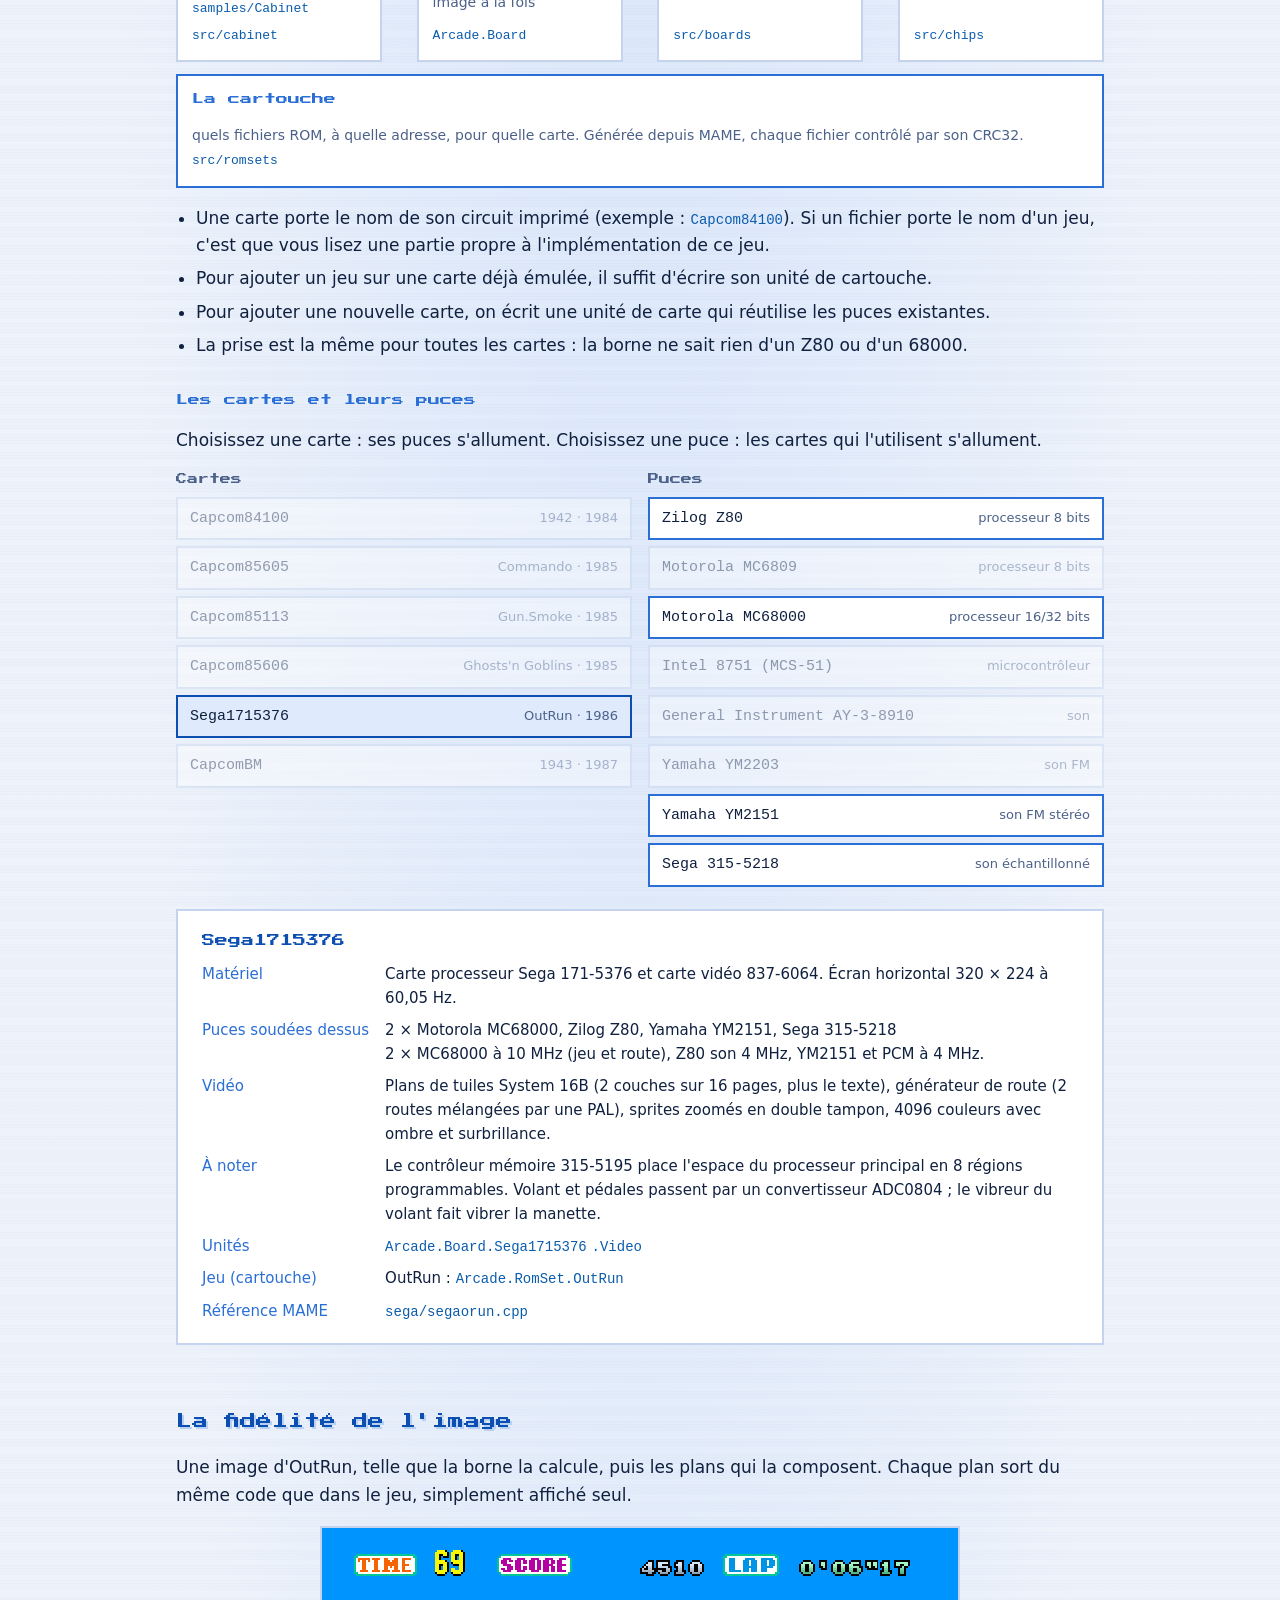
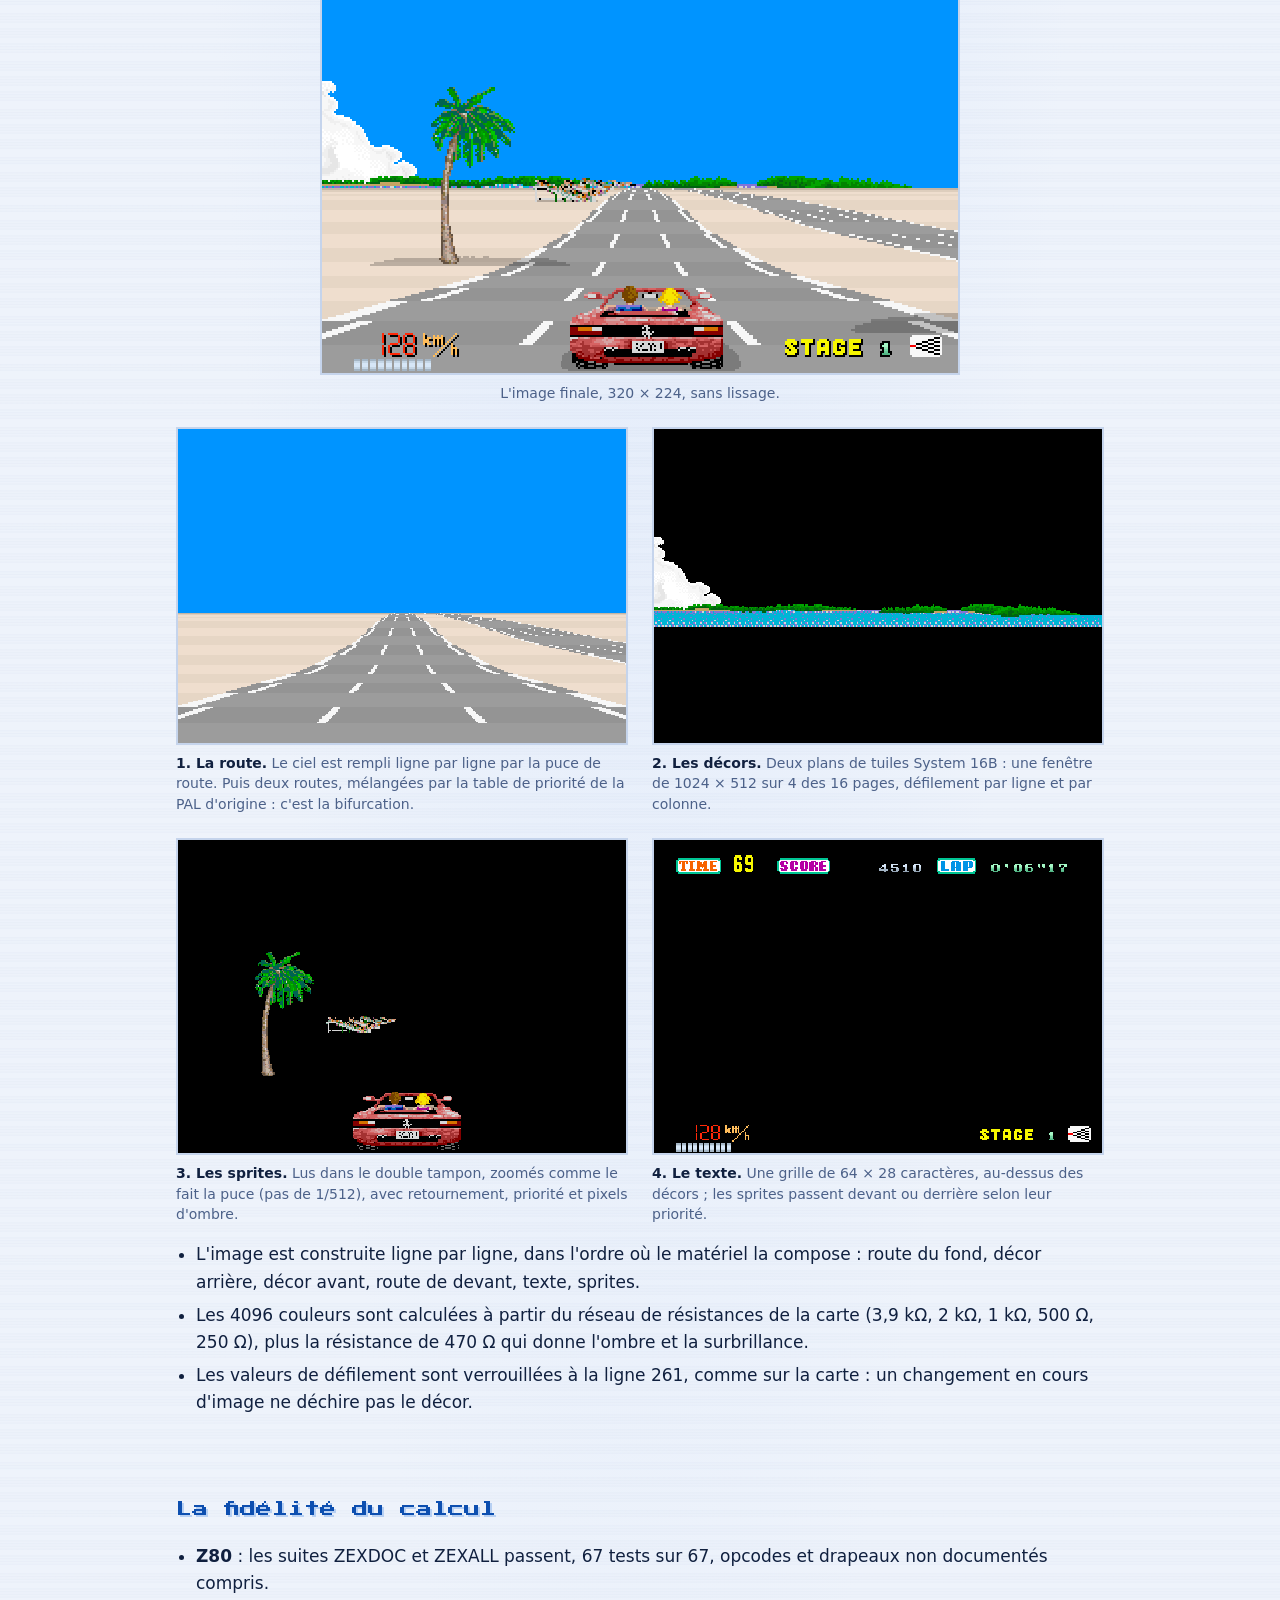
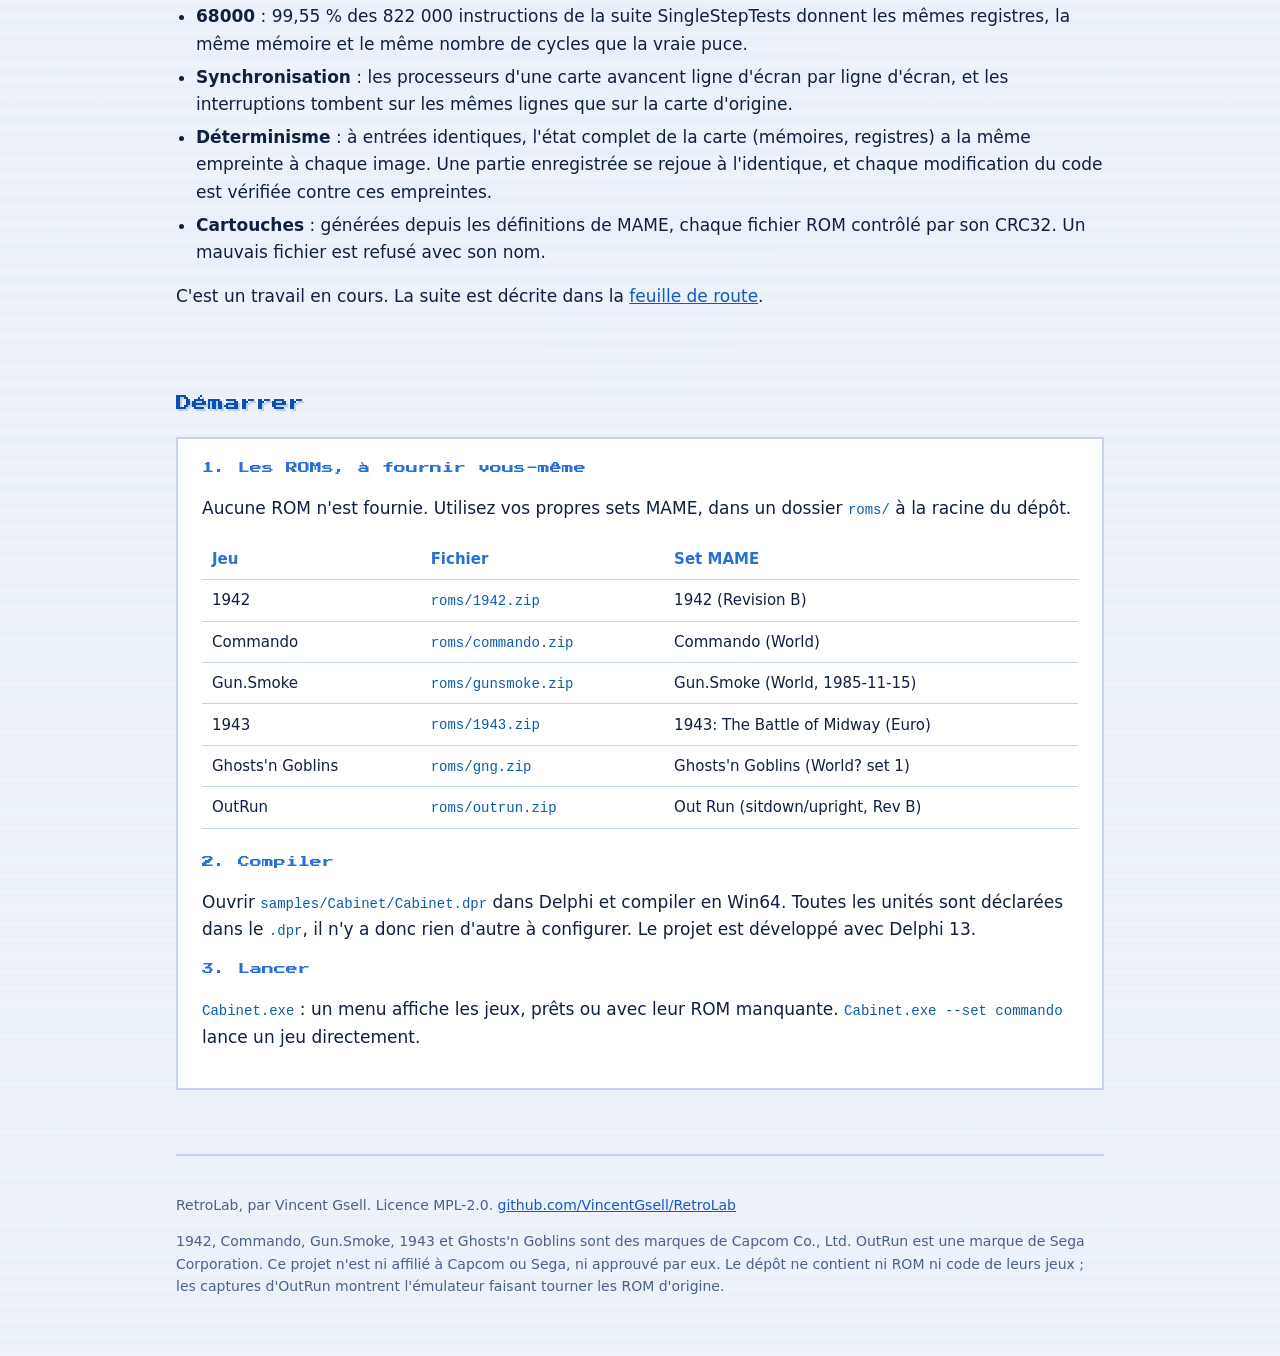
==== commit 89cb011b: "Publication du 2026-11-16 (source 93e0819)" ====
--- a/docs/index.html
+++ b/docs/index.html
@@ -15,9 +15,9 @@
 </head>
 <body>
   <nav class="lang" aria-label="Langue">
-    <button type="button" class="theme" data-to-light="Passer au thème clair" data-to-dark="Passer au thème sombre"></button>
     <span aria-current="page">FR</span>
     <a href="en.html" hreflang="en" lang="en">EN</a>
+    <button type="button" class="theme" data-to-light="Passer au thème clair" data-to-dark="Passer au thème sombre"></button>
   </nav>
 
   <main class="wrap">
--- a/docs/style.css
+++ b/docs/style.css
@@ -101,7 +101,7 @@
 .lang span { color: var(--on-accent); background: var(--accent); border-color: var(--accent); }
 .lang a:hover { border-color: var(--accent); color: var(--accent-strong); }
 .theme {
-  margin-right: auto;
+  margin-left: 8px;
   font: 18px/1 var(--body);
   padding: 7px 12px;
   background: transparent;
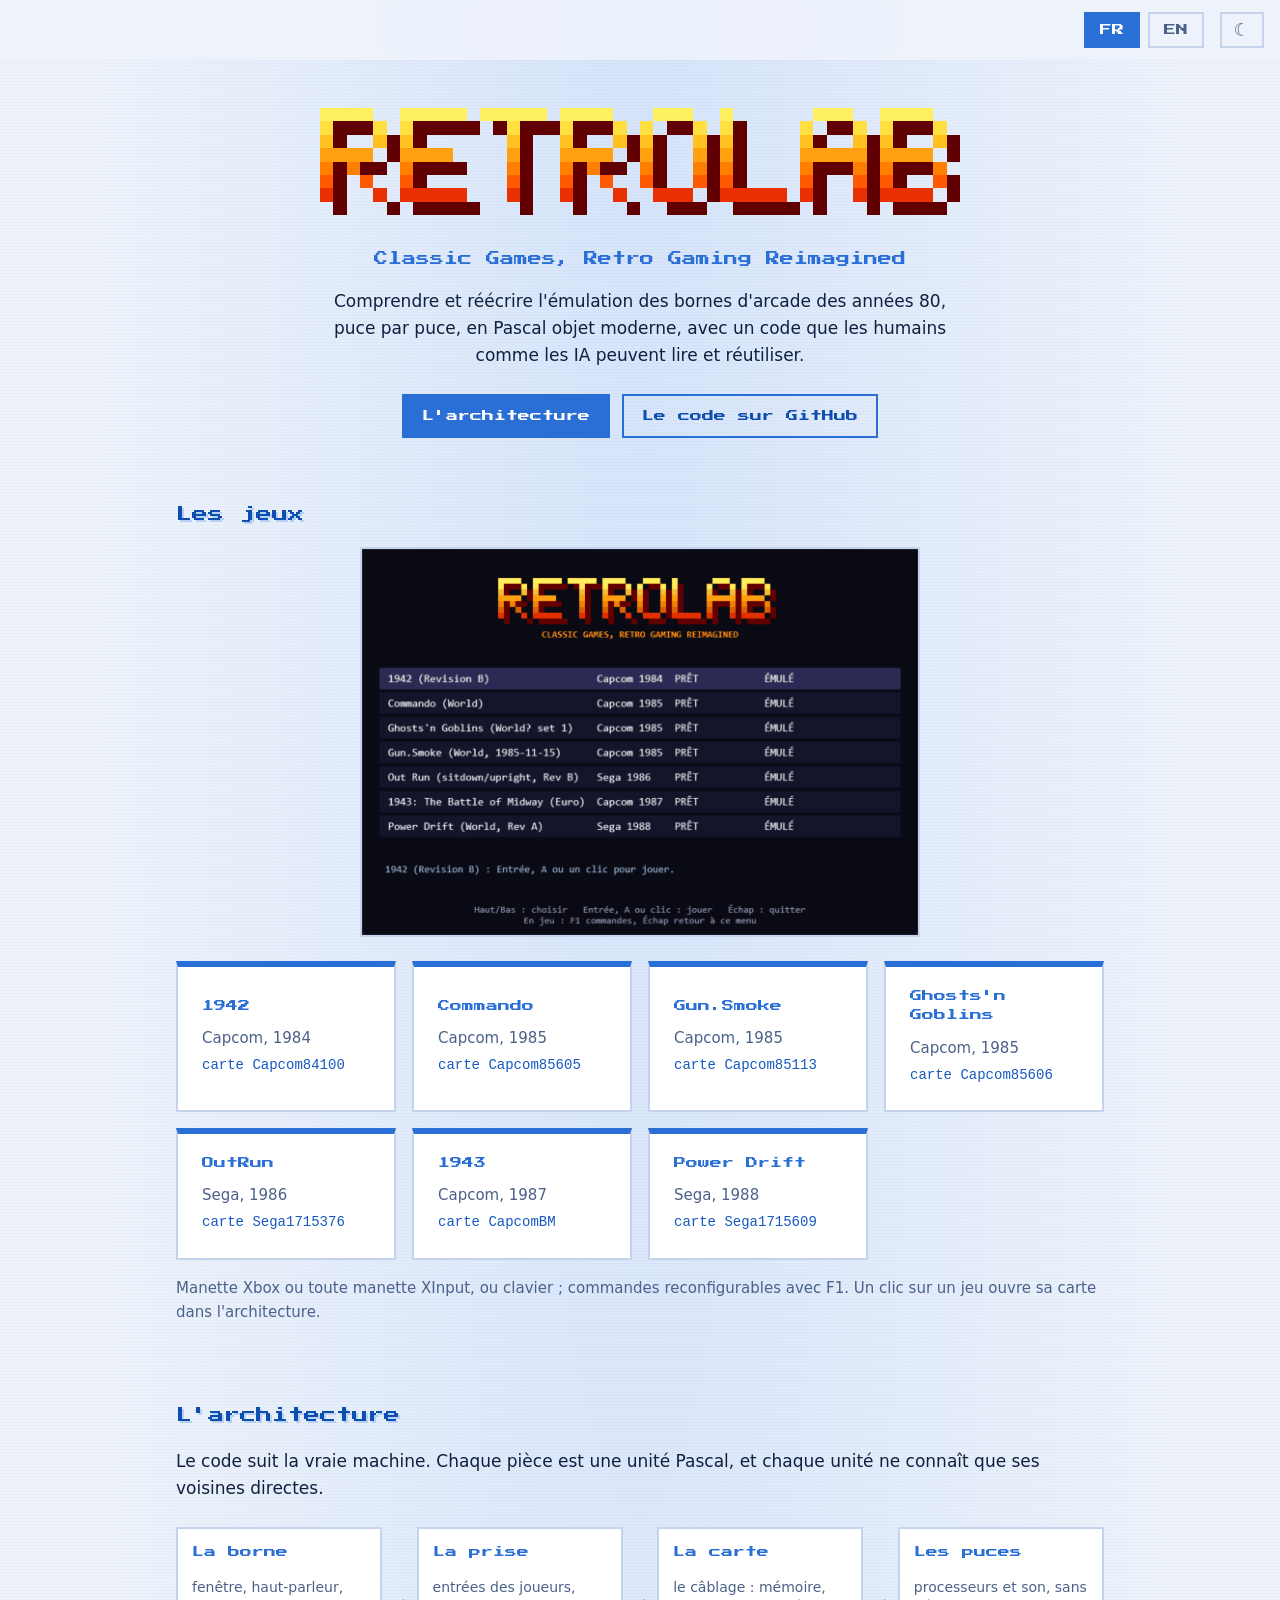
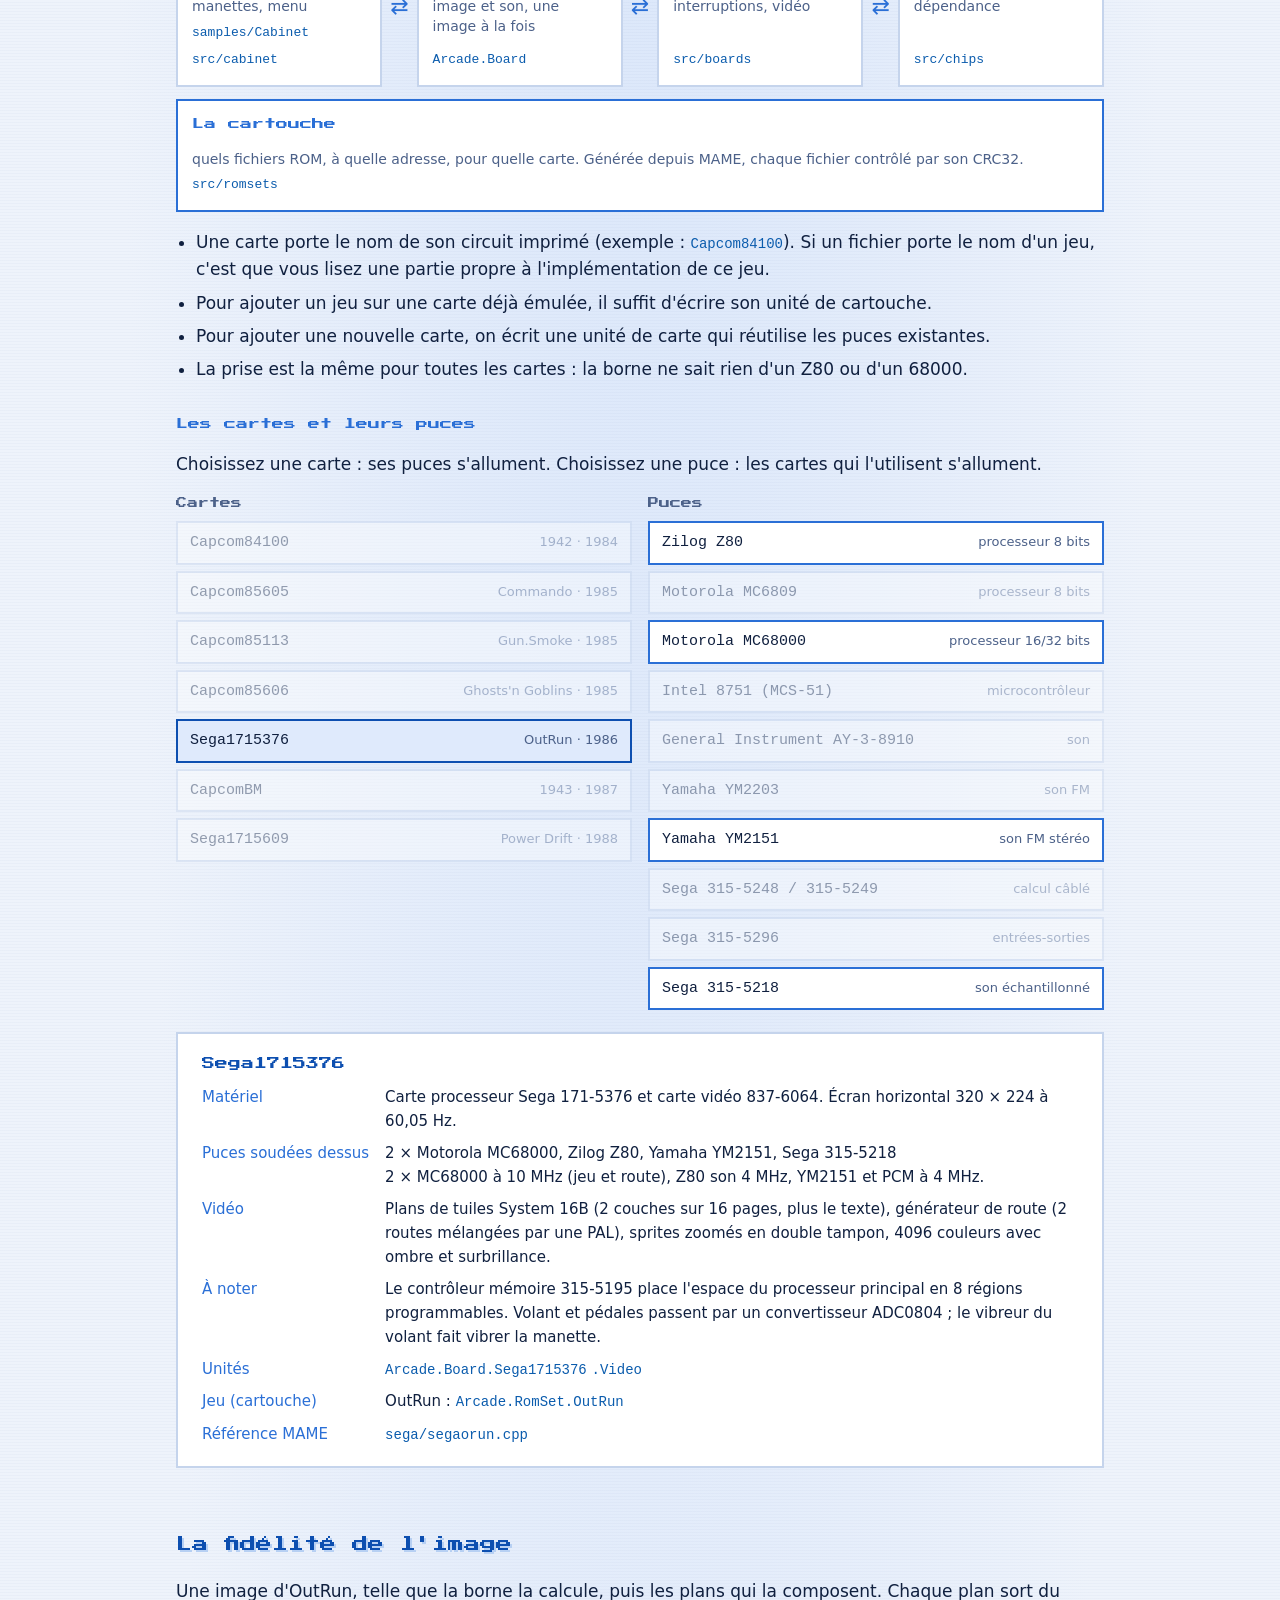
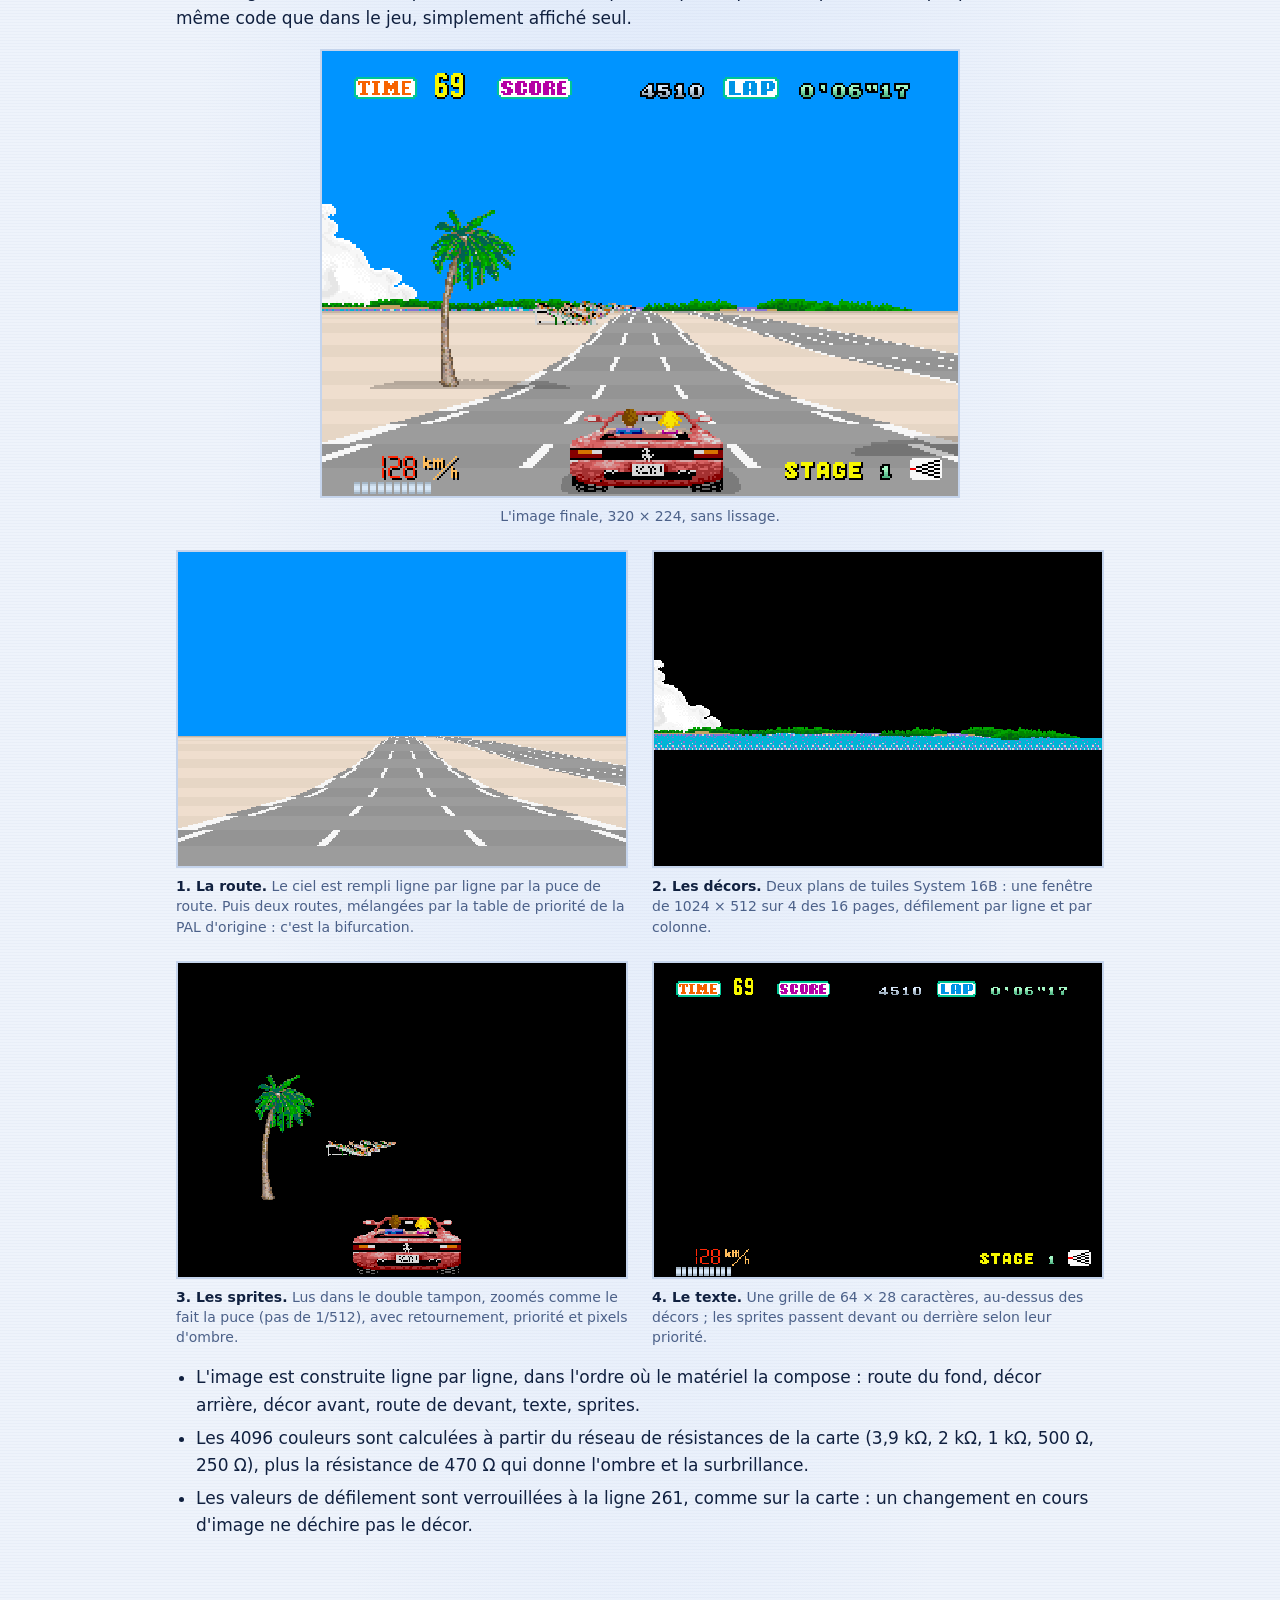
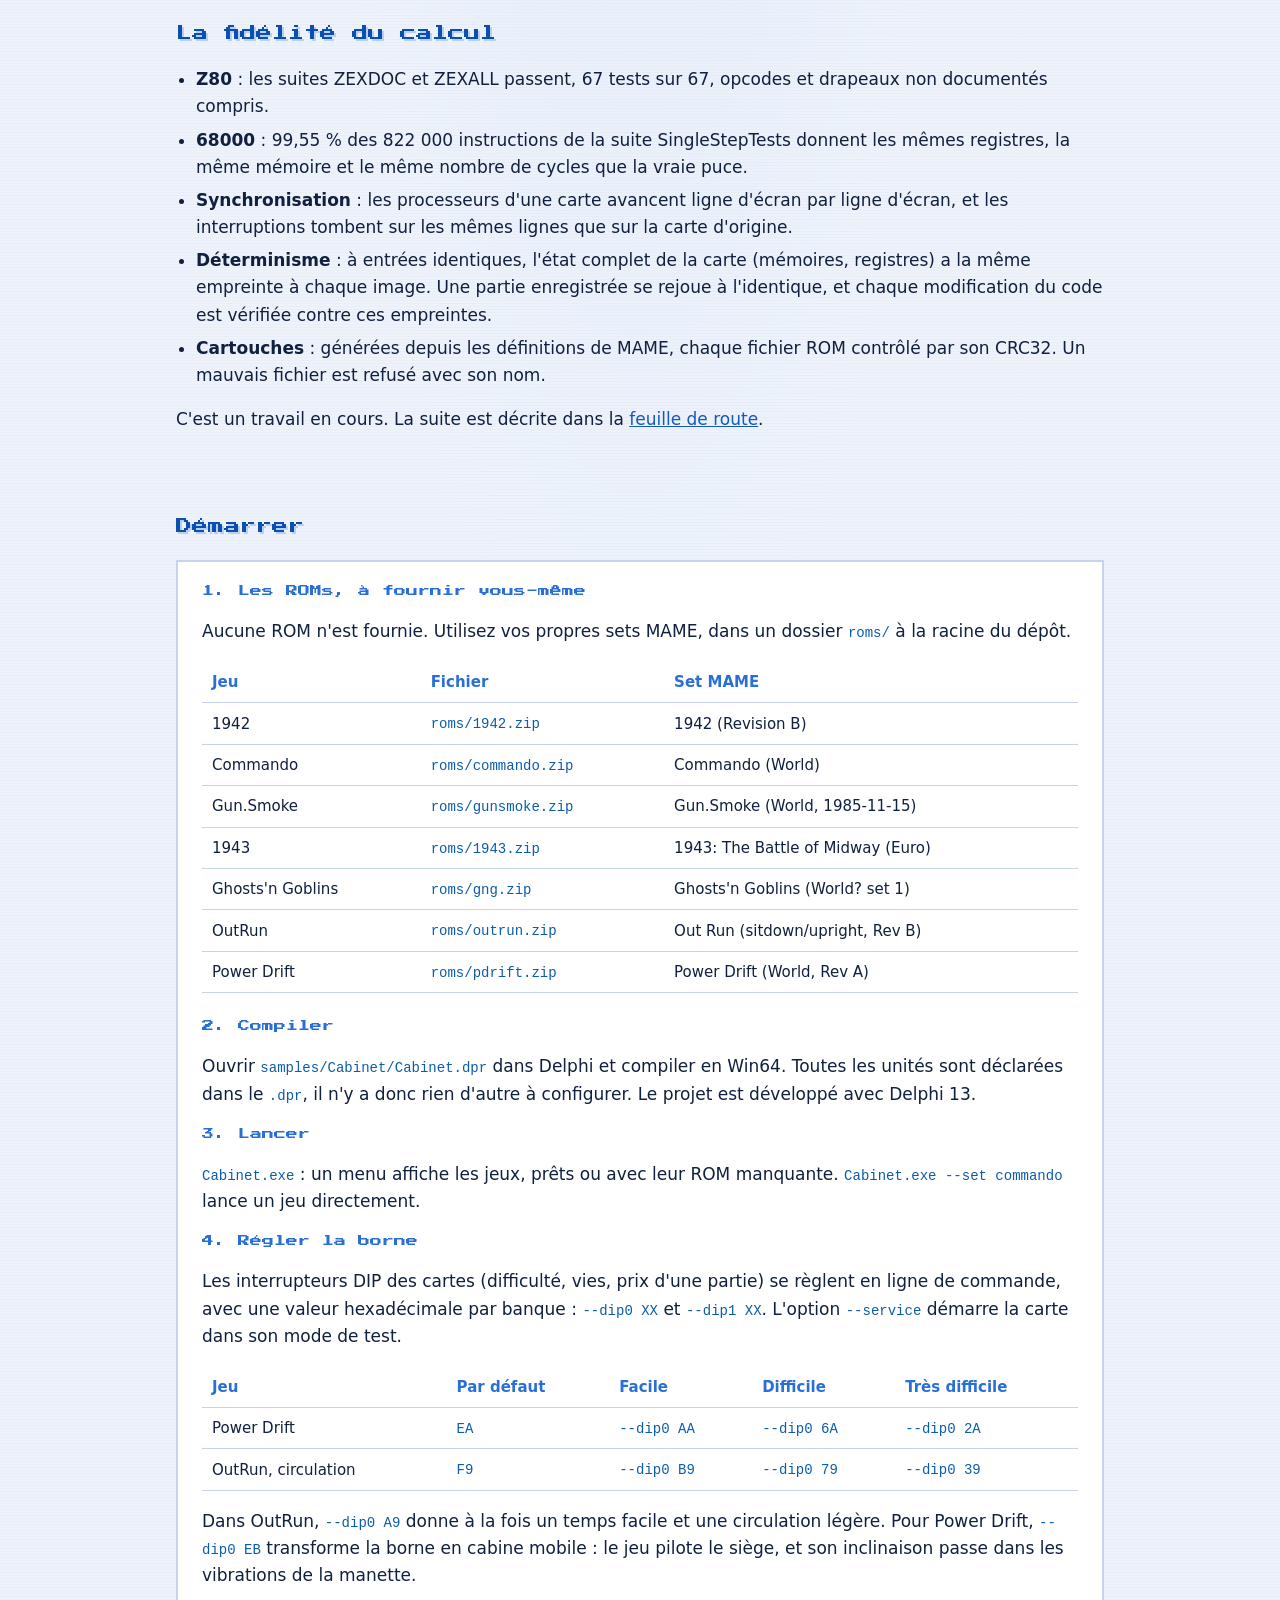
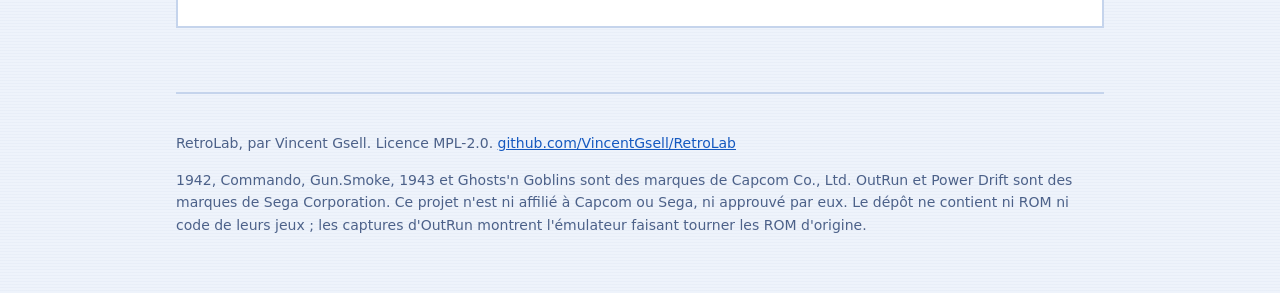
==== commit 00dd7837: "Publication du 2026-11-17 (source 197712f)" ====
--- a/docs/index.html
+++ b/docs/index.html
@@ -33,7 +33,7 @@
 
     <section>
       <h2>Les jeux</h2>
-      <img class="shot" src="img/menu-fr.png" alt="Le menu de la borne RetroLab : six jeux d'arcade, prêts à jouer">
+      <img class="shot" src="img/menu-fr.png" alt="Le menu de la borne RetroLab : sept jeux d'arcade, prêts à jouer">
       <div class="games">
         <button type="button" class="panel game" data-board="capcom84100"><h3>1942</h3><p>Capcom, 1984</p><p class="board">carte Capcom84100</p></button>
         <button type="button" class="panel game" data-board="capcom85605"><h3>Commando</h3><p>Capcom, 1985</p><p class="board">carte Capcom85605</p></button>
@@ -41,6 +41,7 @@
         <button type="button" class="panel game" data-board="capcom85606"><h3>Ghosts'n Goblins</h3><p>Capcom, 1985</p><p class="board">carte Capcom85606</p></button>
         <button type="button" class="panel game" data-board="sega1715376"><h3>OutRun</h3><p>Sega, 1986</p><p class="board">carte Sega1715376</p></button>
         <button type="button" class="panel game" data-board="capcombm"><h3>1943</h3><p>Capcom, 1987</p><p class="board">carte CapcomBM</p></button>
+        <button type="button" class="panel game" data-board="sega1715609"><h3>Power Drift</h3><p>Sega, 1988</p><p class="board">carte Sega1715609</p></button>
       </div>
       <p class="note">Manette Xbox ou toute manette XInput, ou clavier ; commandes reconfigurables avec F1. Un clic sur un jeu ouvre sa carte dans l'architecture.</p>
     </section>
@@ -120,18 +121,29 @@
             <tr><td>1943</td><td><code>roms/1943.zip</code></td><td>1943: The Battle of Midway (Euro)</td></tr>
             <tr><td>Ghosts'n Goblins</td><td><code>roms/gng.zip</code></td><td>Ghosts'n Goblins (World? set 1)</td></tr>
             <tr><td>OutRun</td><td><code>roms/outrun.zip</code></td><td>Out Run (sitdown/upright, Rev B)</td></tr>
+            <tr><td>Power Drift</td><td><code>roms/pdrift.zip</code></td><td>Power Drift (World, Rev A)</td></tr>
           </table>
         </div>
         <h3 style="margin-top:24px">2. Compiler</h3>
         <p>Ouvrir <code>samples/Cabinet/Cabinet.dpr</code> dans Delphi et compiler en Win64. Toutes les unités sont déclarées dans le <code>.dpr</code>, il n'y a donc rien d'autre à configurer. Le projet est développé avec Delphi 13.</p>
         <h3>3. Lancer</h3>
         <p><code>Cabinet.exe</code> : un menu affiche les jeux, prêts ou avec leur ROM manquante. <code>Cabinet.exe --set commando</code> lance un jeu directement.</p>
+        <h3>4. Régler la borne</h3>
+        <p>Les interrupteurs DIP des cartes (difficulté, vies, prix d'une partie) se règlent en ligne de commande, avec une valeur hexadécimale par banque : <code>--dip0 XX</code> et <code>--dip1 XX</code>. L'option <code>--service</code> démarre la carte dans son mode de test.</p>
+        <div class="scroll">
+          <table>
+            <tr><th>Jeu</th><th>Par défaut</th><th>Facile</th><th>Difficile</th><th>Très difficile</th></tr>
+            <tr><td>Power Drift</td><td><code>EA</code></td><td><code>--dip0 AA</code></td><td><code>--dip0 6A</code></td><td><code>--dip0 2A</code></td></tr>
+            <tr><td>OutRun, circulation</td><td><code>F9</code></td><td><code>--dip0 B9</code></td><td><code>--dip0 79</code></td><td><code>--dip0 39</code></td></tr>
+          </table>
+        </div>
+        <p>Dans OutRun, <code>--dip0 A9</code> donne à la fois un temps facile et une circulation légère. Pour Power Drift, <code>--dip0 EB</code> transforme la borne en cabine mobile : le jeu pilote le siège, et son inclinaison passe dans les vibrations de la manette.</p>
       </div>
     </section>
 
     <footer>
       <p>RetroLab, par Vincent Gsell. Licence MPL-2.0. <a href="https://github.com/VincentGsell/RetroLab">github.com/VincentGsell/RetroLab</a></p>
-      <p>1942, Commando, Gun.Smoke, 1943 et Ghosts'n Goblins sont des marques de Capcom Co., Ltd. OutRun est une marque de Sega Corporation. Ce projet n'est ni affilié à Capcom ou Sega, ni approuvé par eux. Le dépôt ne contient ni ROM ni code de leurs jeux ; les captures d'OutRun montrent l'émulateur faisant tourner les ROM d'origine.</p>
+      <p>1942, Commando, Gun.Smoke, 1943 et Ghosts'n Goblins sont des marques de Capcom Co., Ltd. OutRun et Power Drift sont des marques de Sega Corporation. Ce projet n'est ni affilié à Capcom ou Sega, ni approuvé par eux. Le dépôt ne contient ni ROM ni code de leurs jeux ; les captures d'OutRun montrent l'émulateur faisant tourner les ROM d'origine.</p>
     </footer>
   </main>
   <script src="theme.js"></script>
